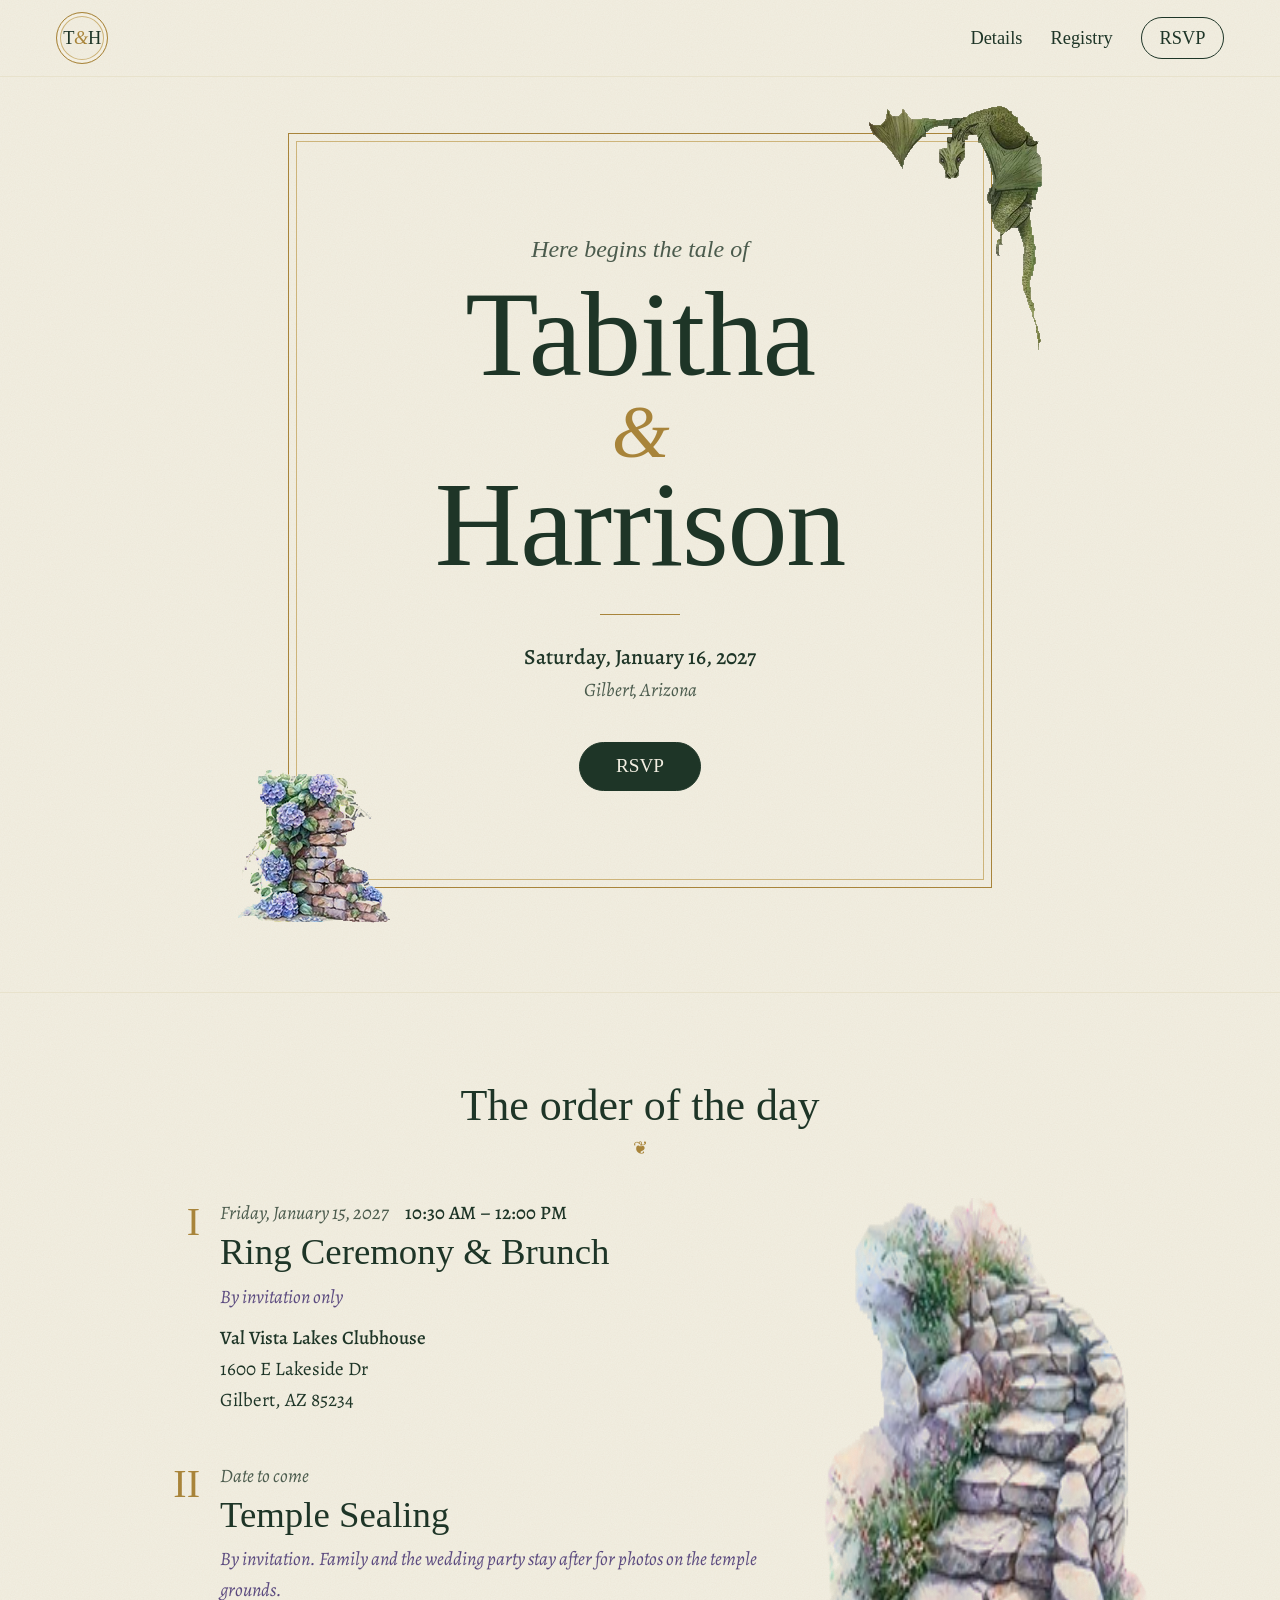
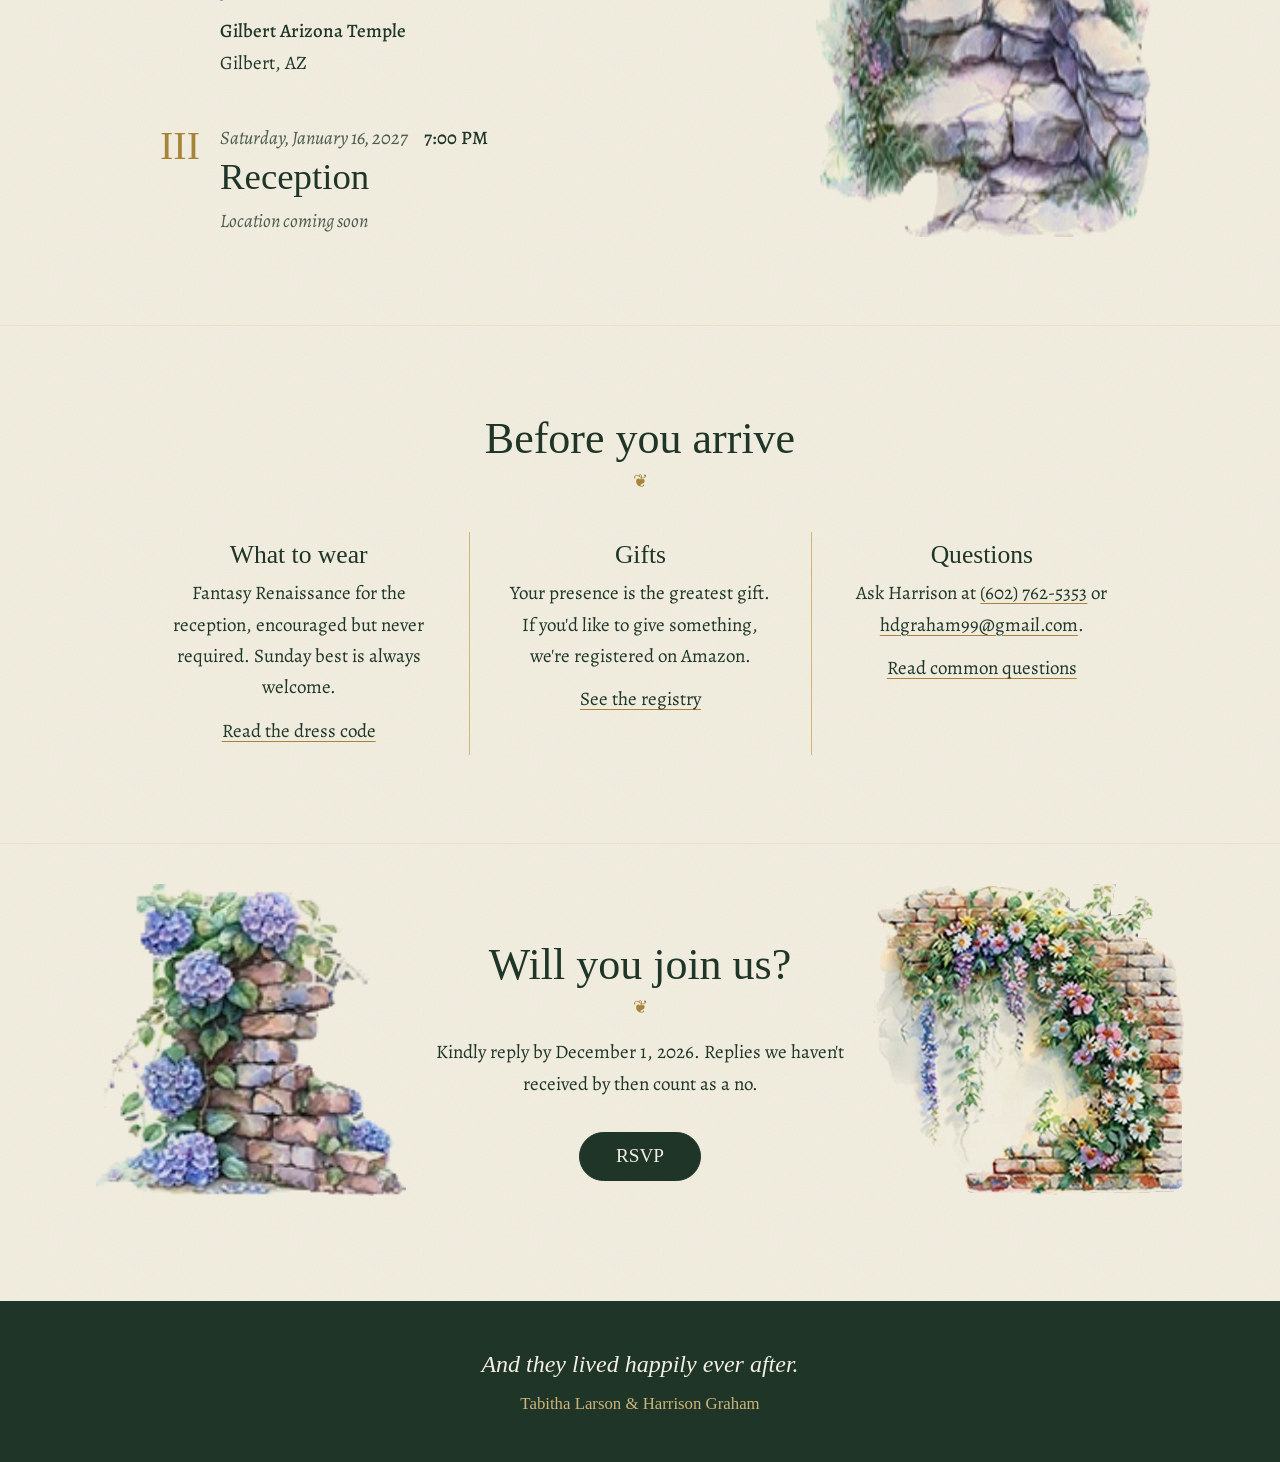
==== index.html @ 67bec200 "Pin the header to the top and center it once the page scrolls The header stays at the top of the scr" ====
<!DOCTYPE html>
<html lang="en">
<head>
  <meta charset="UTF-8" />
  <meta name="viewport" content="width=device-width, initial-scale=1.0, viewport-fit=cover" />
  <title data-wc-title="Home">Tabitha & Harrison | Home</title>
  <link rel="preconnect" href="https://fonts.googleapis.com" />
  <link rel="preconnect" href="https://fonts.gstatic.com" crossorigin />
  <link href="https://fonts.googleapis.com/css2?family=IM+Fell+English:ital@0;1&family=IM+Fell+English+SC&family=Alegreya:ital,wght@0,400;0,500;1,400&display=swap" rel="stylesheet" />
  <link rel="stylesheet" href="css/styles.css" />
</head>
<body>
  <header class="site-header">
    <a class="seal" href="index.html" aria-label="Home"><span data-wc="couple.partnerA.first.0">T</span><span class="seal__amp">&amp;</span><span data-wc="couple.partnerB.first.0">H</span></a>
    <nav class="nav" aria-label="Main">
      <a href="info.html">Details</a>
      <a href="registry-list/index.html">Registry</a>
      <a class="nav__rsvp" href="rsvp.html">RSVP</a>
    </nav>
  </header>

  <main>
    <section class="title-page" aria-labelledby="names">
      <div class="title-page__frame">
        <img class="decal decal--dragon" src="images/dragon.webp" alt="" width="173" height="244" />
        <img class="decal decal--hydrangea" src="images/ruin-hydrangea.webp" alt="" width="152" height="153" />
        <p class="title-page__kicker">Here begins the tale of</p>
        <h1 class="title-page__names" id="names">
          <span data-wc="couple.partnerA.first">Tabitha</span>
          <span class="title-page__amp" aria-label="and">&amp;</span>
          <span data-wc="couple.partnerB.first">Harrison</span>
        </h1>
        <hr class="title-page__rule" />
        <p class="title-page__date"><time data-wc="date.display" data-wc-attr="datetime:date.iso">Saturday, January 16, 2027</time></p>
        <p class="title-page__place" data-wc="city">Gilbert, Arizona</p>
        <a class="button" href="rsvp.html">RSVP</a>
      </div>
    </section>

    <section class="chapters" aria-labelledby="chapters-title">
      <div class="chapters__inner">
        <h2 class="heading" id="chapters-title">The order of the day</h2>
        <div class="chapters__columns">
          <ol class="chapter-list" data-wc-schedule>
            <!-- Rendered from WEDDING.events by js/apply-wedding-config.js -->
          </ol>
          <div class="chapters__art">
            <img class="decal decal--stairs" src="images/path.webp" alt="" width="223" height="238" />
          </div>
        </div>
      </div>
    </section>

    <section class="provisions" aria-labelledby="provisions-title">
      <h2 class="heading" id="provisions-title">Before you arrive</h2>
      <ul class="provisions__grid">
        <li class="provisions__item">
          <h3 class="provisions__title">What to wear</h3>
          <p>Fantasy Renaissance for the reception, encouraged but never required. Sunday best is always welcome.</p>
          <a href="info.html#dress">Read the dress code</a>
        </li>
        <li class="provisions__item">
          <h3 class="provisions__title">Gifts</h3>
          <p>Your presence is the greatest gift. If you'd like to give something, we're registered on Amazon.</p>
          <a href="registry-list/index.html">See the registry</a>
        </li>
        <li class="provisions__item">
          <h3 class="provisions__title">Questions</h3>
          <p>Ask Harrison at <a href="tel:+16027625353">(602) 762-5353</a> or <a href="mailto:hdgraham99@gmail.com">hdgraham99@gmail.com</a>.</p>
          <a href="info.html#questions">Read common questions</a>
        </li>
      </ul>
    </section>

    <section class="finale" aria-labelledby="finale-title">
      <div class="finale__inner">
        <img class="decal decal--arch" src="images/ruin-arch.webp" alt="" width="310" height="311" />
        <img class="decal decal--brick" src="images/ruin-hydrangea.webp" alt="" width="152" height="153" />
        <h2 class="heading" id="finale-title">Will you join us?</h2>
        <p>Kindly reply by <span data-wc="rsvp.deadline">December 1, 2026</span>. Replies we haven't received by then count as a no.</p>
        <a class="button" href="rsvp.html">RSVP</a>
      </div>
    </section>
  </main>

  <footer class="site-footer">
    <p class="site-footer__end">And they lived happily ever after.</p>
    <p class="site-footer__names" data-wc="couple.footerNames">Tabitha Larson &amp; Harrison Graham</p>
  </footer>

  <script type="module" src="js/apply-wedding-config.js"></script>
  <script type="module" src="js/site-header.js"></script>
</body>
</html>
---- css/styles.css ----
/*
 * Tabitha & Harrison — site styles.
 * The site reads as a picture book: a vellum page, an old-print display face,
 * gilt rules, and watercolor decals painted into the margins.
 *
 * The decals in images/ have their white converted to transparency, so they
 * sit on any background and cover the gilt lines they overlap. The base colors
 * can be overridden from WEDDING.theme (js/wedding-config.js).
 */

:root {
  --vellum: #f3efe2;
  --vellum-deep: #e8e2cc;
  --ink: #1e3527;
  --ink-soft: #4b5b4d;
  --sage: #8fa37c;
  --lavender: #a693c9;
  --lavender-ink: #5b4a7f;
  --gilt: #a8843a;
  --gilt-soft: #cdb47a;

  --font-display: "IM Fell English", "Iowan Old Style", Georgia, serif;
  --font-sc: "IM Fell English SC", "IM Fell English", Georgia, serif;
  --font-body: "Alegreya", "Iowan Old Style", Georgia, serif;

  --gutter: clamp(1rem, 5vw, 3.5rem);
  --measure: 36rem;
}

*,
*::before,
*::after {
  box-sizing: border-box;
}

html {
  -webkit-text-size-adjust: 100%;
  /* Keeps in-page links, such as info.html#dress, from landing under the header. */
  scroll-padding-top: 6rem;
}

body {
  margin: 0;
  min-height: 100vh;
  display: flex;
  flex-direction: column;
  overflow-x: hidden;
  background-color: var(--vellum);
  /* Faint paper grain. */
  background-image: url("data:image/svg+xml,%3Csvg xmlns='http://www.w3.org/2000/svg' width='240' height='240'%3E%3Cfilter id='n'%3E%3CfeTurbulence type='fractalNoise' baseFrequency='.85' numOctaves='3' stitchTiles='stitch'/%3E%3CfeColorMatrix values='0 0 0 0 .32 0 0 0 0 .28 0 0 0 0 .18 0 0 0 .08 0'/%3E%3C/filter%3E%3Crect width='100%25' height='100%25' filter='url(%23n)'/%3E%3C/svg%3E");
  color: var(--ink);
  font-family: var(--font-body);
  font-size: 1.1875rem;
  line-height: 1.65;
}

main {
  flex: 1;
}

a {
  color: inherit;
  text-decoration-color: var(--gilt);
  text-decoration-thickness: 1px;
  text-underline-offset: 0.22em;
}

a:hover {
  color: var(--lavender-ink);
}

:focus-visible {
  outline: 2px solid var(--lavender-ink);
  outline-offset: 3px;
  border-radius: 2px;
}

[hidden] {
  display: none !important;
}

.decal {
  position: absolute;
  height: auto;
  pointer-events: none;
  user-select: none;
}

/* ---------- Header ---------- */

.site-header {
  display: flex;
  flex-wrap: wrap;
  align-items: center;
  justify-content: space-between;
  gap: 0.75rem 1.5rem;
  padding: 0.75rem var(--gutter);
  /* Stays at the top of the screen while the page scrolls. */
  position: sticky;
  top: 0;
  z-index: 10;
  background-color: var(--vellum);
  background-image: inherit;
  border-bottom: 1px solid var(--vellum-deep);
}

/* Once the page scrolls, the side padding grows until the seal and links meet in the
 * middle. 12rem is about half the width of the seal, the gap, and the three links. */
.site-header.is-scrolled {
  padding-inline: max(var(--gutter), calc(50% - 12rem));
}

@media (prefers-reduced-motion: no-preference) {
  .site-header {
    transition: padding 400ms ease;
  }
}

.seal {
  display: inline-flex;
  align-items: center;
  justify-content: center;
  width: 3.25rem;
  height: 3.25rem;
  border: 1px solid var(--gilt);
  border-radius: 50%;
  box-shadow: inset 0 0 0 3px var(--vellum), inset 0 0 0 4px var(--gilt-soft);
  font-family: var(--font-display);
  font-size: 1.15rem;
  line-height: 1;
  text-decoration: none;
  letter-spacing: -0.02em;
}

.seal__amp {
  color: var(--gilt);
  font-style: italic;
}

.nav {
  display: flex;
  flex-wrap: wrap;
  align-items: center;
  gap: 0.25rem 1.75rem;
  font-family: var(--font-sc);
  font-size: 1.15rem;
}

.nav a {
  text-decoration: none;
  padding: 0.25rem 0;
}

.nav a[aria-current="page"] {
  text-decoration: underline;
  text-decoration-color: var(--gilt);
}

.nav__rsvp {
  padding: 0.3rem 1.1rem !important;
  border: 1px solid var(--ink);
  border-radius: 999px;
}

.nav__rsvp:hover {
  background: var(--ink);
  color: var(--vellum);
}

/* ---------- Buttons ---------- */

.button {
  display: inline-block;
  padding: 0.7rem 2.25rem 0.8rem;
  border: 1px solid var(--ink);
  border-radius: 999px;
  background: var(--ink);
  color: var(--vellum);
  font-family: var(--font-sc);
  font-size: 1.2rem;
  line-height: 1.2;
  text-decoration: none;
  cursor: pointer;
}

.button:hover {
  background: var(--lavender-ink);
  border-color: var(--lavender-ink);
  color: var(--vellum);
}

.button--quiet {
  background: transparent;
  color: var(--ink);
}

.button--quiet:hover {
  background: transparent;
  color: var(--lavender-ink);
}

/* ---------- Shared headings ---------- */

.heading {
  margin: 0 0 2.5rem;
  font-family: var(--font-display);
  font-weight: 400;
  font-size: clamp(2rem, 5vw, 2.75rem);
  line-height: 1.15;
  text-align: center;
}

/* A gilt fleuron under section headings: the book's chapter break. */
.heading::after {
  content: "❦";
  display: block;
  margin-top: 0.4rem;
  color: var(--gilt);
  font-size: 1.1rem;
}

/* ---------- Title page (home hero) ---------- */

.title-page {
  padding: clamp(1.5rem, 5vw, 3.5rem) var(--gutter) clamp(4rem, 9vw, 6.5rem);
}

.title-page__frame {
  position: relative;
  max-width: 44rem;
  margin: 0 auto;
  padding: clamp(3.5rem, 9vw, 6rem) clamp(1.25rem, 6vw, 4rem);
  border: 1px solid var(--gilt);
  outline: 1px solid var(--gilt-soft);
  outline-offset: -9px;
  text-align: center;
}

.title-page__kicker {
  margin: 0 0 0.5rem;
  font-family: var(--font-display);
  font-style: italic;
  font-size: clamp(1.2rem, 2.6vw, 1.5rem);
  color: var(--ink-soft);
}

.title-page__names {
  margin: 0;
  display: grid;
  justify-items: center;
  font-family: var(--font-display);
  font-weight: 400;
  font-size: clamp(3.5rem, 13vw, 7.5rem);
  line-height: 0.95;
  letter-spacing: -0.01em;
}

.title-page__amp {
  margin: 0.05em 0 -0.02em;
  color: var(--gilt);
  font-style: italic;
  font-size: 0.62em;
  line-height: 1;
}

.title-page__rule {
  width: 5rem;
  margin: 2rem auto 1.5rem;
  border: 0;
  border-top: 1px solid var(--gilt);
}

.title-page__date {
  margin: 0;
  font-size: clamp(1.15rem, 2.4vw, 1.35rem);
  font-weight: 500;
}

.title-page__place {
  margin: 0 0 2.25rem;
  font-style: italic;
  color: var(--ink-soft);
}

.decal--dragon {
  top: -1.75rem;
  right: clamp(-3.5rem, -4vw, -1rem);
  width: clamp(96px, 17vw, 173px);
}

.decal--hydrangea {
  bottom: -2.25rem;
  left: clamp(-3.5rem, -4vw, -1rem);
  width: clamp(92px, 15vw, 152px);
}

/* The page-load moment: the title page sets itself, then the dragon drops in. */
@media (prefers-reduced-motion: no-preference) {
  .title-page__frame > :not(.decal) {
    animation: ink-in 900ms ease-out both;
  }

  .title-page__names {
    animation-delay: 150ms !important;
  }

  .title-page__rule,
  .title-page__date,
  .title-page__place,
  .title-page__frame > .button {
    animation-delay: 450ms !important;
  }

  .decal--dragon {
    animation: dragon-drop 1100ms cubic-bezier(0.25, 1.4, 0.5, 1) 900ms both;
    transform-origin: 70% 0;
  }
}

@keyframes ink-in {
  from {
    opacity: 0;
    filter: blur(3px);
  }
  to {
    opacity: 1;
    filter: blur(0);
  }
}

@keyframes dragon-drop {
  from {
    translate: 0 -2.5rem;
    rotate: -6deg;
    opacity: 0;
  }
  to {
    translate: 0 0;
    rotate: 0deg;
    opacity: 1;
  }
}

/* ---------- Chapters (the schedule) ---------- */

.chapters {
  position: relative;
  padding: clamp(3rem, 8vw, 5.5rem) var(--gutter);
  border-top: 1px solid var(--vellum-deep);
}

/* The heading spans two columns: the schedule, then the stairs beside it. */
.chapters__inner {
  max-width: 64rem;
  margin: 0 auto;
}

.chapters__columns {
  display: grid;
  grid-template-columns: minmax(0, 40rem) minmax(0, 1fr);
  gap: 0 clamp(1.5rem, 4vw, 3rem);
}

/* The wrapper takes the row's height from the schedule; the stairs stretch to fill it. */
.chapters__art {
  position: relative;
}

.decal--stairs {
  inset: 0;
  width: 100%;
  height: 100%;
  object-fit: fill;
}

.chapter-list {
  margin: 0;
  padding: 0;
  list-style: none;
}

.chapter {
  display: grid;
  grid-template-columns: 4.5rem 1fr;
  gap: 0 1.25rem;
}

.chapter + .chapter {
  margin-top: 2.75rem;
}

.chapter__num {
  padding-top: 0.2rem;
  color: var(--gilt);
  font-family: var(--font-display);
  font-size: 2.5rem;
  line-height: 1;
  text-align: right;
}

.chapter__when {
  margin: 0;
  display: flex;
  flex-wrap: wrap;
  gap: 0 1rem;
  color: var(--ink-soft);
  font-style: italic;
}

.chapter__time {
  font-style: normal;
  font-weight: 500;
  color: var(--ink);
}

.chapter__name {
  margin: 0.1rem 0 0.5rem;
  font-family: var(--font-display);
  font-weight: 400;
  font-size: clamp(1.8rem, 4vw, 2.3rem);
  line-height: 1.15;
}

.chapter__note {
  margin: 0 0 0.6rem;
  max-width: var(--measure);
  color: var(--lavender-ink);
  font-style: italic;
}

.chapter__venue {
  font-style: normal;
}

.chapter__venue strong {
  font-weight: 500;
}

.pending {
  margin: 0;
  color: var(--ink-soft);
  font-style: italic;
}

/* ---------- Before you arrive ---------- */

.provisions {
  padding: clamp(3rem, 8vw, 5.5rem) var(--gutter);
  border-top: 1px solid var(--vellum-deep);
}

.provisions__grid {
  max-width: 64rem;
  margin: 0 auto;
  padding: 0;
  list-style: none;
  display: grid;
  grid-template-columns: repeat(3, 1fr);
  text-align: center;
}

.provisions__item {
  padding: 0.5rem clamp(1rem, 3vw, 2.5rem);
}

.provisions__item + .provisions__item {
  border-left: 1px solid var(--gilt-soft);
}

.provisions__title {
  margin: 0 0 0.5rem;
  font-family: var(--font-display);
  font-weight: 400;
  font-size: 1.6rem;
  line-height: 1.2;
}

.provisions__item p {
  margin: 0 0 0.75rem;
}

/* ---------- Finale (RSVP call) ---------- */

.finale {
  position: relative;
  padding: clamp(4rem, 9vw, 6rem) var(--gutter) clamp(6.5rem, 11vw, 7.5rem);
  border-top: 1px solid var(--vellum-deep);
}

.finale__inner {
  position: relative;
  max-width: 34rem;
  margin: 0 auto;
  text-align: center;
}

.finale__inner .heading {
  margin-bottom: 1.25rem;
}

.finale__inner p {
  margin: 0 auto 2rem;
  max-width: 28rem;
}

.decal--arch {
  top: clamp(-3.5rem, -6vw, -1.5rem);
  right: clamp(-17rem, -22vw, -4rem);
  width: clamp(150px, 26vw, 310px);
}

/* Mirrors the arch: same height, same top, same distance from the text. */
.decal--brick {
  top: clamp(-3.5rem, -6vw, -1.5rem);
  left: clamp(-17rem, -22vw, -4rem);
  width: clamp(150px, 26vw, 310px);
}

/* ---------- Footer ---------- */

.site-footer {
  padding: 2.75rem var(--gutter) calc(2.75rem + env(safe-area-inset-bottom));
  background: var(--ink);
  color: var(--vellum);
  text-align: center;
}

.site-footer__end {
  margin: 0 0 0.35rem;
  font-family: var(--font-display);
  font-style: italic;
  font-size: 1.5rem;
}

.site-footer__names {
  margin: 0;
  color: var(--gilt-soft);
  font-family: var(--font-sc);
  font-size: 1.05rem;
}

/* ---------- Inner pages ---------- */

.page {
  position: relative;
  width: 100%;
  max-width: 44rem;
  margin: 0 auto;
  padding: clamp(2rem, 6vw, 4rem) var(--gutter) clamp(4rem, 9vw, 6rem);
}

.page__title {
  margin: 0 0 2.5rem;
  font-family: var(--font-display);
  font-weight: 400;
  font-size: clamp(2.6rem, 7vw, 4rem);
  line-height: 1.05;
  text-align: center;
}

.page__title::after {
  content: "❦";
  display: block;
  margin-top: 0.5rem;
  color: var(--gilt);
  font-size: 1.2rem;
}

/* The ivy is photographic; soften it toward the watercolor decals. */
.page .decal--ivy {
  filter: saturate(0.65) brightness(1.05);
  top: 0;
  left: clamp(-6rem, -8vw, 0rem);
  width: clamp(56px, 8vw, 80px);
}

.page .decal--hydrangea {
  top: 1rem;
  bottom: auto;
  right: clamp(-6rem, -8vw, 0rem);
  left: auto;
}

.page .decal--path {
  top: 2rem;
  bottom: auto;
  right: clamp(-12rem, -14vw, -1rem);
  left: auto;
  width: clamp(110px, 18vw, 200px);
}

.part + .part {
  margin-top: 4rem;
}

.part__title {
  margin: 0 0 1.25rem;
  font-family: var(--font-display);
  font-weight: 400;
  font-size: 2.1rem;
  line-height: 1.15;
}

.lead {
  margin: 0 0 1.25rem;
  font-family: var(--font-display);
  font-style: italic;
  font-size: 1.45rem;
  line-height: 1.35;
  color: var(--lavender-ink);
}

.prose {
  max-width: var(--measure);
}

.prose p {
  margin: 0 0 1rem;
}

/* An illuminated initial on the first paragraph. flow-root keeps the float
   from running into whatever follows a short opening line. */
.prose > p:first-child {
  display: flow-root;
}

.prose > p:first-child::first-letter {
  float: left;
  margin: 0.08em 0.1em 0 0;
  color: var(--gilt);
  font-family: var(--font-display);
  font-size: 3.7em;
  line-height: 0.8;
}

.prose h3 {
  margin: 2.25rem 0 0.4rem;
  font-family: var(--font-display);
  font-weight: 400;
  font-size: 1.45rem;
  line-height: 1.25;
}

.prose ul {
  margin: 0 0 1.25rem;
  padding-left: 1.5rem;
  list-style: "❧  ";
}

.prose li::marker {
  color: var(--sage);
}

.prose li + li {
  margin-top: 0.5rem;
}

.prose strong {
  font-weight: 500;
}

.faq {
  border-bottom: 1px solid var(--gilt-soft);
}

.faq:first-child {
  border-top: 1px solid var(--gilt-soft);
}

.faq__q {
  display: flex;
  justify-content: space-between;
  gap: 1rem;
  padding: 0.95rem 0;
  font-family: var(--font-display);
  font-size: 1.3rem;
  line-height: 1.3;
  cursor: pointer;
  list-style: none;
}

.faq__q::-webkit-details-marker {
  display: none;
}

.faq__q::after {
  content: "+";
  flex: none;
  color: var(--gilt);
  transition: rotate 200ms ease;
}

.faq[open] > .faq__q::after {
  rotate: 45deg;
}

.faq__a {
  margin: 0 0 1.25rem;
  max-width: var(--measure);
}

/* Registry */

.registry {
  text-align: center;
}

.registry__blurb {
  margin: 0 auto 2rem;
  max-width: 28rem;
  font-family: var(--font-display);
  font-style: italic;
  font-size: 1.45rem;
  line-height: 1.4;
}

.registry__links {
  margin: 0;
  padding: 0;
  list-style: none;
  display: grid;
  justify-items: center;
  gap: 1rem;
}

/* ---------- RSVP ---------- */

.rsvp-intro {
  margin: 0 0 1.75rem;
  text-align: center;
  font-style: italic;
  color: var(--ink-soft);
}

.rsvp-form {
  display: grid;
  gap: 1.5rem;
  justify-items: center;
}

.rsvp-form--party {
  justify-items: stretch;
}

.rsvp-field {
  display: grid;
  gap: 0.3rem;
  width: 100%;
}

.rsvp-field__label {
  font-family: var(--font-sc);
  font-size: 1.05rem;
  color: var(--ink-soft);
}

.rsvp-input {
  width: 100%;
  padding: 0.55rem 0.1rem;
  border: 0;
  border-bottom: 1px solid var(--ink);
  border-radius: 0;
  background: transparent;
  color: var(--ink);
  font: inherit;
}

.rsvp-input:focus-visible {
  outline: none;
  border-bottom: 2px solid var(--lavender-ink);
  margin-bottom: -1px;
}

.rsvp-input::placeholder {
  color: color-mix(in srgb, var(--ink-soft) 60%, var(--vellum));
}

select.rsvp-input {
  cursor: pointer;
}

.rsvp-choices {
  margin: 0 0 1.5rem;
  padding: 0;
  list-style: none;
  border-top: 1px solid var(--gilt-soft);
}

.rsvp-choice {
  display: grid;
  width: 100%;
  padding: 0.9rem 0.25rem;
  border: 0;
  border-bottom: 1px solid var(--gilt-soft);
  background: none;
  color: inherit;
  font: inherit;
  text-align: left;
  cursor: pointer;
}

.rsvp-choice:hover {
  color: var(--lavender-ink);
}

.rsvp-choice__name {
  font-family: var(--font-display);
  font-size: 1.3rem;
}

.rsvp-choice__party {
  font-style: italic;
  color: var(--ink-soft);
}

#rsvp-choose {
  text-align: center;
}

.rsvp-party-title {
  margin: 0 0 1.5rem;
  font-family: var(--font-display);
  font-weight: 400;
  font-size: 1.9rem;
  text-align: center;
}

.rsvp-guest-card {
  padding: 1.5rem 0;
  border-top: 1px solid var(--gilt-soft);
}

.rsvp-guest-card__name {
  margin: 0 0 1rem;
  font-family: var(--font-display);
  font-weight: 400;
  font-size: 1.6rem;
}

.rsvp-event-field {
  display: grid;
  gap: 1rem;
  margin-bottom: 1.5rem;
  padding-left: 1rem;
  border-left: 2px solid var(--sage);
}

.rsvp-event-field__name {
  margin: 0;
  font-family: var(--font-display);
  font-weight: 400;
  font-style: italic;
  font-size: 1.3rem;
}

.rsvp-actions {
  display: flex;
  flex-wrap: wrap;
  justify-content: center;
  gap: 1rem;
}

.rsvp-message {
  margin: 1.5rem 0 0;
  text-align: center;
  font-style: italic;
}

.rsvp-message:empty {
  display: none;
}

.rsvp-message--error {
  color: #8a2d2d;
}

.page--wide {
  max-width: 72rem;
}

/* ---------- RSVP check dashboard ---------- */

.rsvpcheck-head {
  display: flex;
  flex-wrap: wrap;
  align-items: center;
  justify-content: space-between;
  gap: 1rem;
}

.rsvpcheck-head .page__title {
  margin-bottom: 0;
  text-align: left;
}

.rsvpcheck-head .page__title::after {
  content: none;
}

.rsvpcheck > .rsvp-intro {
  margin-top: 1rem;
}

.rsvpcheck-summary {
  margin: 0.5rem 0 1rem;
  color: var(--ink-soft);
  font-weight: 500;
}

.rsvpcheck-event {
  margin-top: 3rem;
  padding-top: 1.5rem;
  border-top: 1px solid var(--gilt);
}

.rsvpcheck-title {
  margin: 0;
  font-family: var(--font-display);
  font-weight: 400;
  font-size: 1.9rem;
}

.rsvpcheck-grid {
  display: grid;
  gap: 2rem;
}

.rsvpcheck-card .rsvp-party-title {
  margin-bottom: 0.75rem;
  font-size: 1.35rem;
}

.rsvpcheck-table-wrap {
  overflow-x: auto;
}

.rsvpcheck-table {
  width: 100%;
  border-collapse: collapse;
  font-size: 0.95rem;
}

.rsvpcheck-table th,
.rsvpcheck-table td {
  padding: 0.55rem 0.75rem 0.55rem 0;
  border-bottom: 1px solid var(--gilt-soft);
  text-align: left;
  vertical-align: top;
}

.rsvpcheck-table th {
  font-family: var(--font-sc);
  font-weight: 400;
  color: var(--ink-soft);
}

/* ---------- Small screens ---------- */

/* Below this width the schedule needs the whole row, so the stairs column drops. */
@media (max-width: 900px) {
  .chapters__inner {
    max-width: 40rem;
  }

  .chapters__columns {
    grid-template-columns: minmax(0, 1fr);
  }

  .chapters__art {
    display: none;
  }
}

@media (max-width: 720px) {
  .decal--dragon {
    right: -0.5rem;
  }

  .provisions__grid {
    grid-template-columns: 1fr;
    max-width: 28rem;
  }

  .provisions__item {
    padding: 1.5rem 0;
  }

  .provisions__item + .provisions__item {
    border-left: 0;
    border-top: 1px solid var(--gilt-soft);
  }

  .chapter {
    grid-template-columns: 2.75rem 1fr;
    gap: 0 0.9rem;
  }

  .chapter__num {
    font-size: 2rem;
  }

  .decal--arch {
    right: -2.5rem;
    top: -4rem;
    width: 120px;
  }

  .decal--brick {
    left: -2.5rem;
    top: -4rem;
    width: 120px;
  }

  .page .decal--ivy,
  .page .decal--hydrangea,
  .page .decal--path {
    width: 64px;
    opacity: 0.9;
  }

  .page .decal--ivy {
    left: -0.25rem;
    width: 40px;
  }

  .page .decal--hydrangea,
  .page .decal--path {
    right: -0.25rem;
  }
}
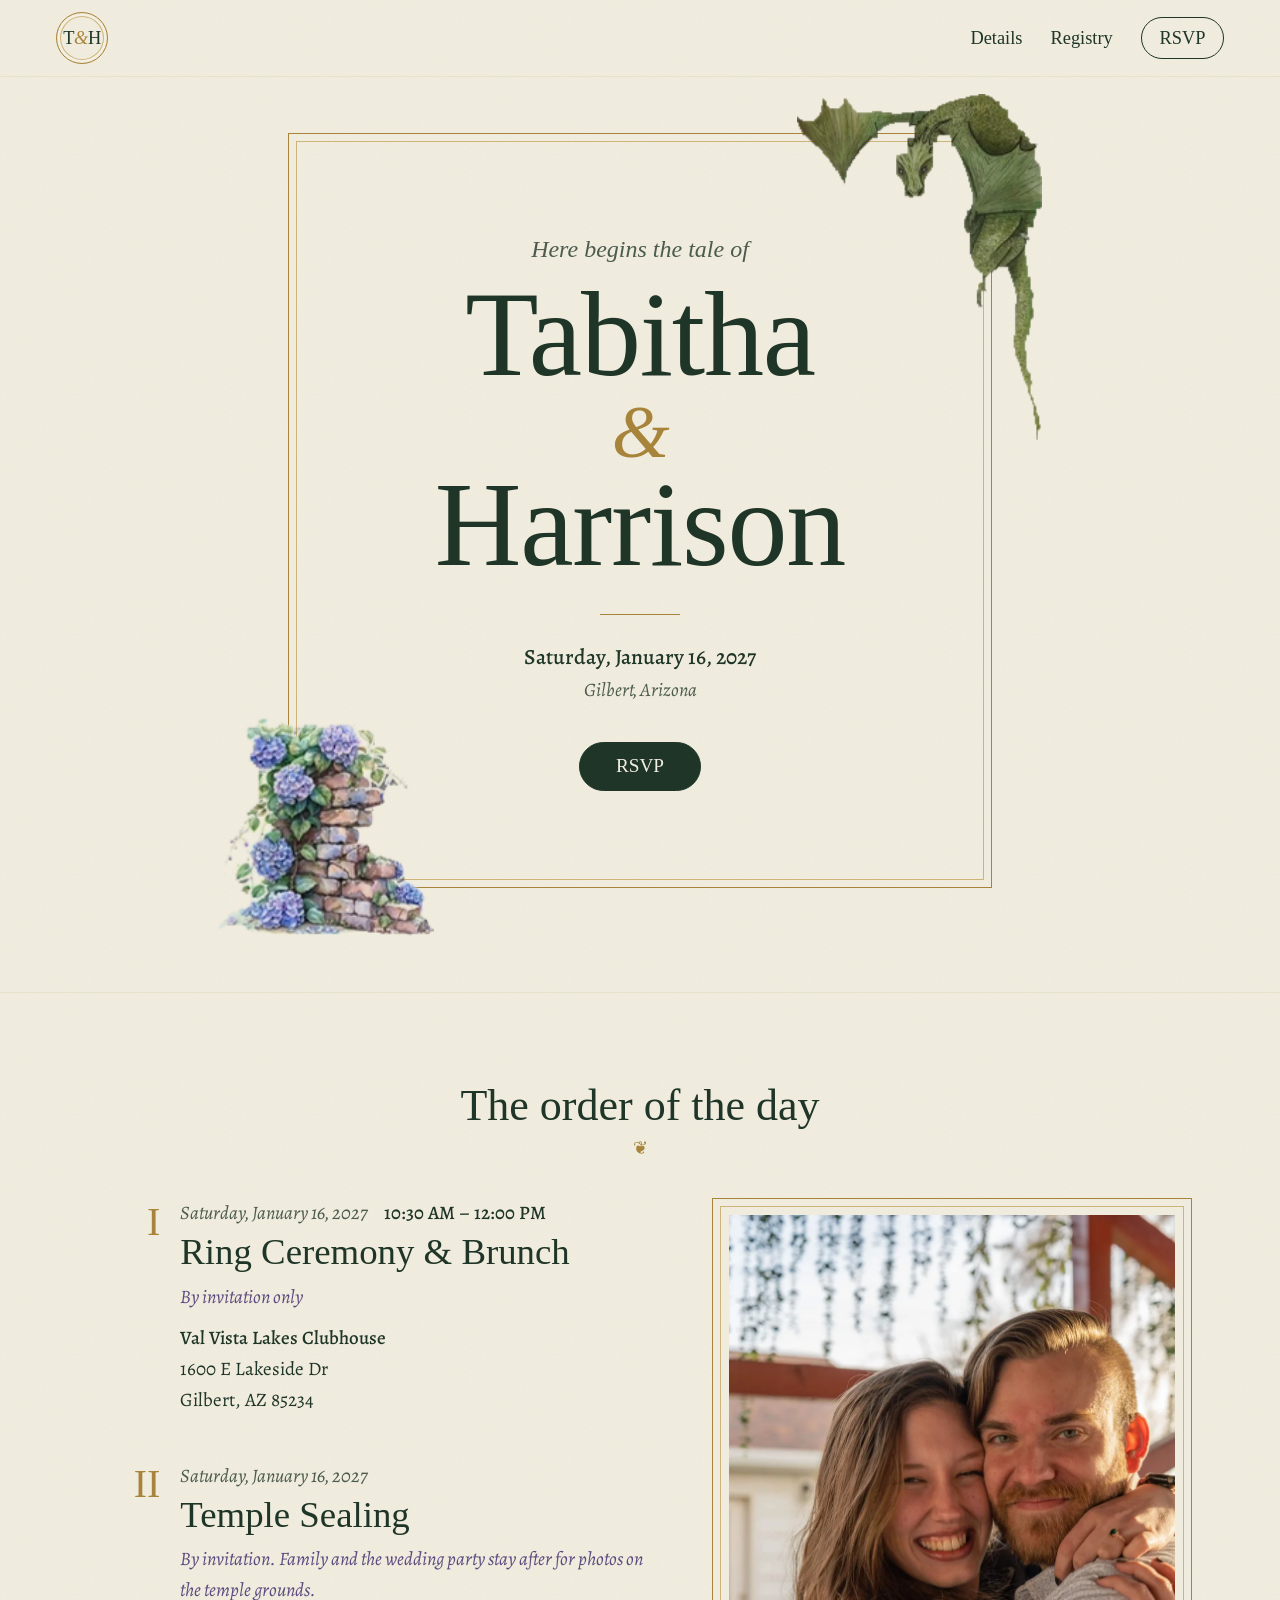
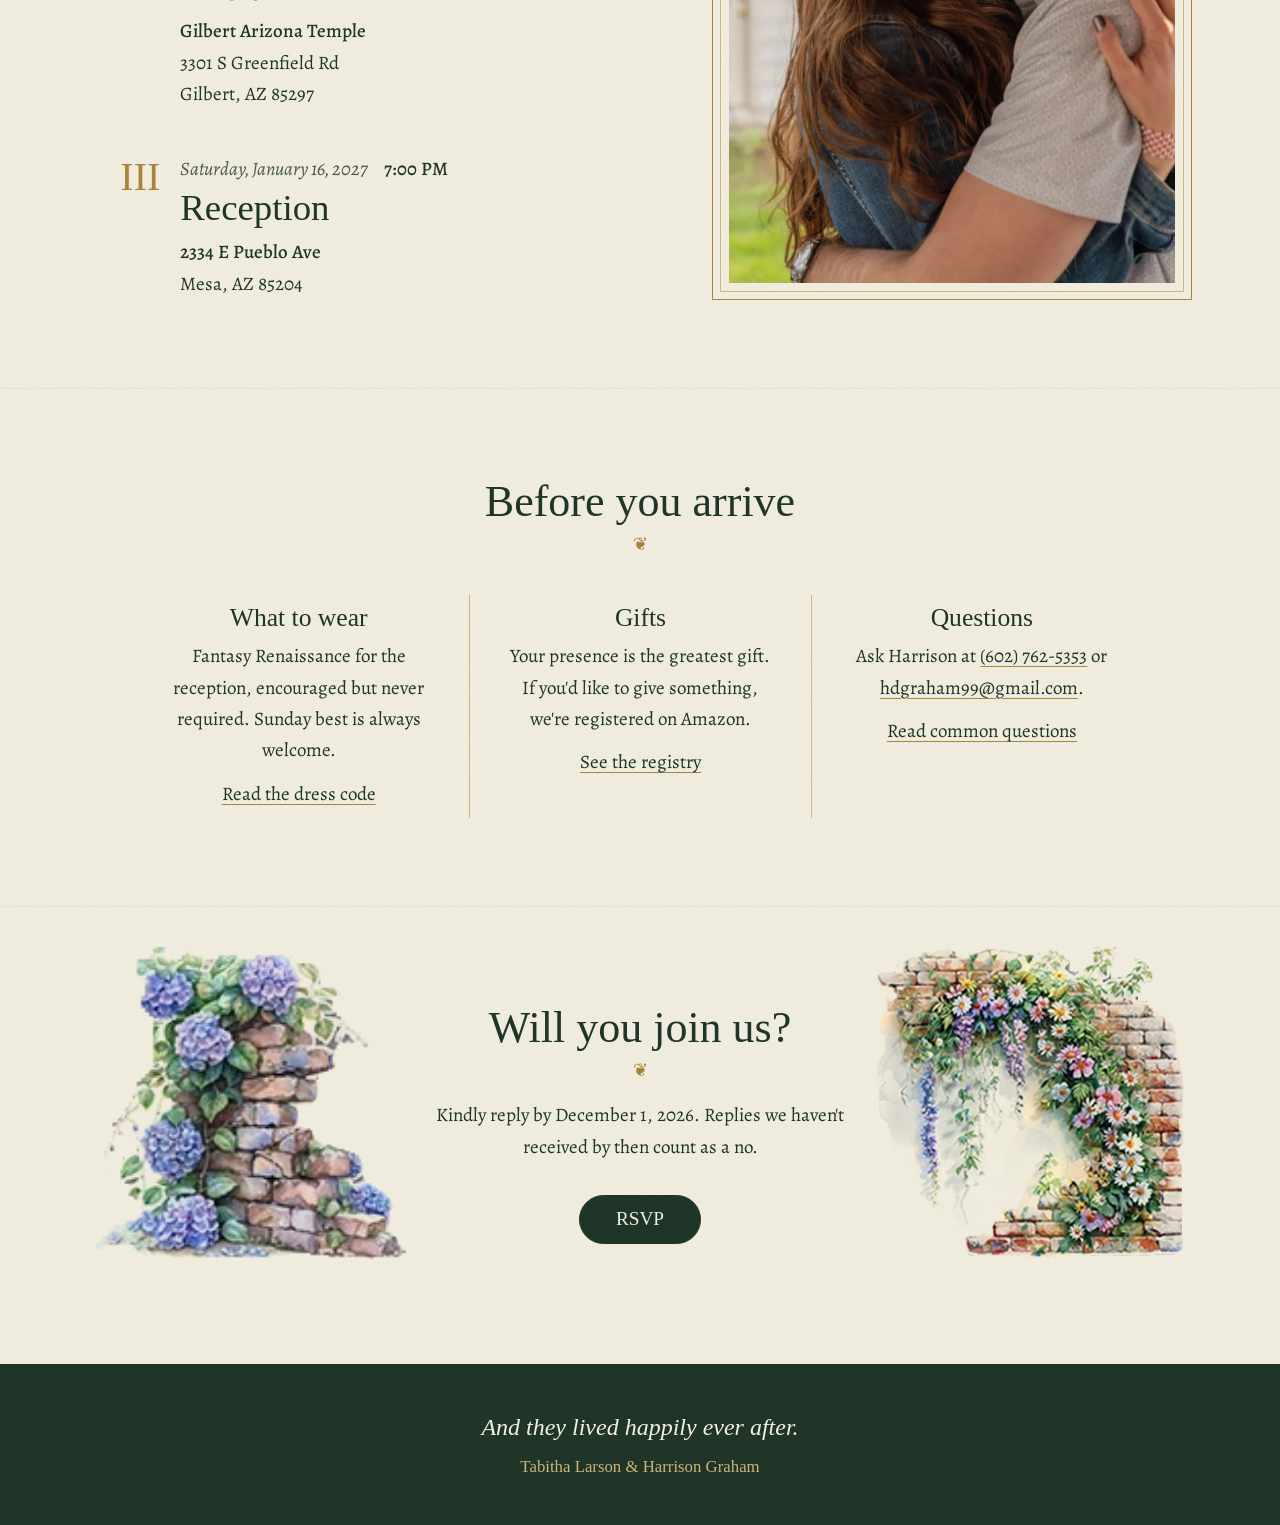
==== commit 3bab76cc: "Add the couple's photo beside the schedule and fill in event details All three events are on January" ====
--- a/index.html
+++ b/index.html
@@ -45,7 +45,7 @@
             <!-- Rendered from WEDDING.events by js/apply-wedding-config.js -->
           </ol>
           <div class="chapters__art">
-            <img class="decal decal--stairs" src="images/path.webp" alt="" width="223" height="238" />
+            <img class="chapters__photo" src="images/couple-embrace.webp" alt="Tabitha and Harrison hugging and smiling" width="900" height="1350" loading="lazy" />
           </div>
         </div>
       </div>
@@ -90,5 +90,6 @@
 
   <script type="module" src="js/apply-wedding-config.js"></script>
   <script type="module" src="js/site-header.js"></script>
+  <script type="module" src="js/schedule-photo.js"></script>
 </body>
 </html>
--- a/css/styles.css
+++ b/css/styles.css
@@ -222,7 +222,8 @@
 /* ---------- Title page (home hero) ---------- */
 
 .title-page {
-  padding: clamp(1.5rem, 5vw, 3.5rem) var(--gutter) clamp(4rem, 9vw, 6.5rem);
+  /* The top padding leaves room for the dragon's wing above the frame. */
+  padding: clamp(3rem, 5vw, 3.5rem) var(--gutter) clamp(4rem, 9vw, 6.5rem);
 }
 
 .title-page__frame {
@@ -283,15 +284,15 @@
 }
 
 .decal--dragon {
-  top: -1.75rem;
-  right: clamp(-3.5rem, -4vw, -1rem);
-  width: clamp(96px, 17vw, 173px);
+  top: -2.5rem;
+  right: clamp(-3.5rem, -4vw, -0.25rem);
+  width: clamp(120px, 22vw, 245px);
 }
 
 .decal--hydrangea {
-  bottom: -2.25rem;
-  left: clamp(-3.5rem, -4vw, -1rem);
-  width: clamp(92px, 15vw, 152px);
+  bottom: -3rem;
+  left: clamp(-5rem, -5.5vw, -1.25rem);
+  width: clamp(115px, 20vw, 215px);
 }
 
 /* The page-load moment: the title page sets itself, then the dragon drops in. */
@@ -349,28 +350,46 @@
   border-top: 1px solid var(--vellum-deep);
 }
 
-/* The heading spans two columns: the schedule, then the stairs beside it. */
+/* The heading spans two columns: the schedule, then the couple's photo beside it. */
 .chapters__inner {
-  max-width: 64rem;
+  max-width: 76rem;
   margin: 0 auto;
 }
 
 .chapters__columns {
-  display: grid;
-  grid-template-columns: minmax(0, 40rem) minmax(0, 1fr);
-  gap: 0 clamp(1.5rem, 4vw, 3rem);
-}
-
-/* The wrapper takes the row's height from the schedule; the stairs stretch to fill it. */
+  display: flex;
+  justify-content: center;
+  gap: 0 3rem;
+}
+
+/* A fixed width, so the schedule's height never depends on the photo's width. */
+.chapters__columns > .chapter-list {
+  flex: none;
+  width: 36rem;
+}
+
+/* The frame matches the schedule's height (measured by js/schedule-photo.js), and its
+ * width follows the photo's 2:3 shape. 34px is the frame's padding and border. The photo
+ * sits inside the same double gilt line as the title page. */
 .chapters__art {
   position: relative;
-}
-
-.decal--stairs {
-  inset: 0;
-  width: 100%;
-  height: 100%;
-  object-fit: fill;
+  flex: none;
+  align-self: flex-start;
+  box-sizing: content-box;
+  height: calc(var(--schedule-height, 36rem) - 34px);
+  aspect-ratio: 2 / 3;
+  padding: 16px;
+  border: 1px solid var(--gilt);
+  outline: 1px solid var(--gilt-soft);
+  outline-offset: -9px;
+}
+
+/* Positioned so the photo's file size never sets the frame's size. */
+.chapters__photo {
+  position: absolute;
+  inset: 16px;
+  width: calc(100% - 32px);
+  height: calc(100% - 32px);
 }
 
 .chapter-list {
@@ -956,16 +975,31 @@
 
 /* ---------- Small screens ---------- */
 
-/* Below this width the schedule needs the whole row, so the stairs column drops. */
+/* Too narrow for the fixed schedule and a full-height photo: the schedule flexes, and
+ * the photo takes 40% of the row at its own 2:3 shape. */
+@media (max-width: 1250px) {
+  .chapters__columns {
+    gap: 0 clamp(1.5rem, 4vw, 3rem);
+  }
+
+  .chapters__columns > .chapter-list {
+    flex: 1;
+    width: auto;
+    min-width: 0;
+  }
+
+  .chapters__art {
+    width: 40%;
+    height: auto;
+  }
+}
+
+/* Below this width the schedule needs the whole row, so the photo column drops. */
 @media (max-width: 900px) {
   .chapters__inner {
     max-width: 40rem;
   }
 
-  .chapters__columns {
-    grid-template-columns: minmax(0, 1fr);
-  }
-
   .chapters__art {
     display: none;
   }
@@ -973,7 +1007,7 @@
 
 @media (max-width: 720px) {
   .decal--dragon {
-    right: -0.5rem;
+    right: 0.25rem;
   }
 
   .provisions__grid {
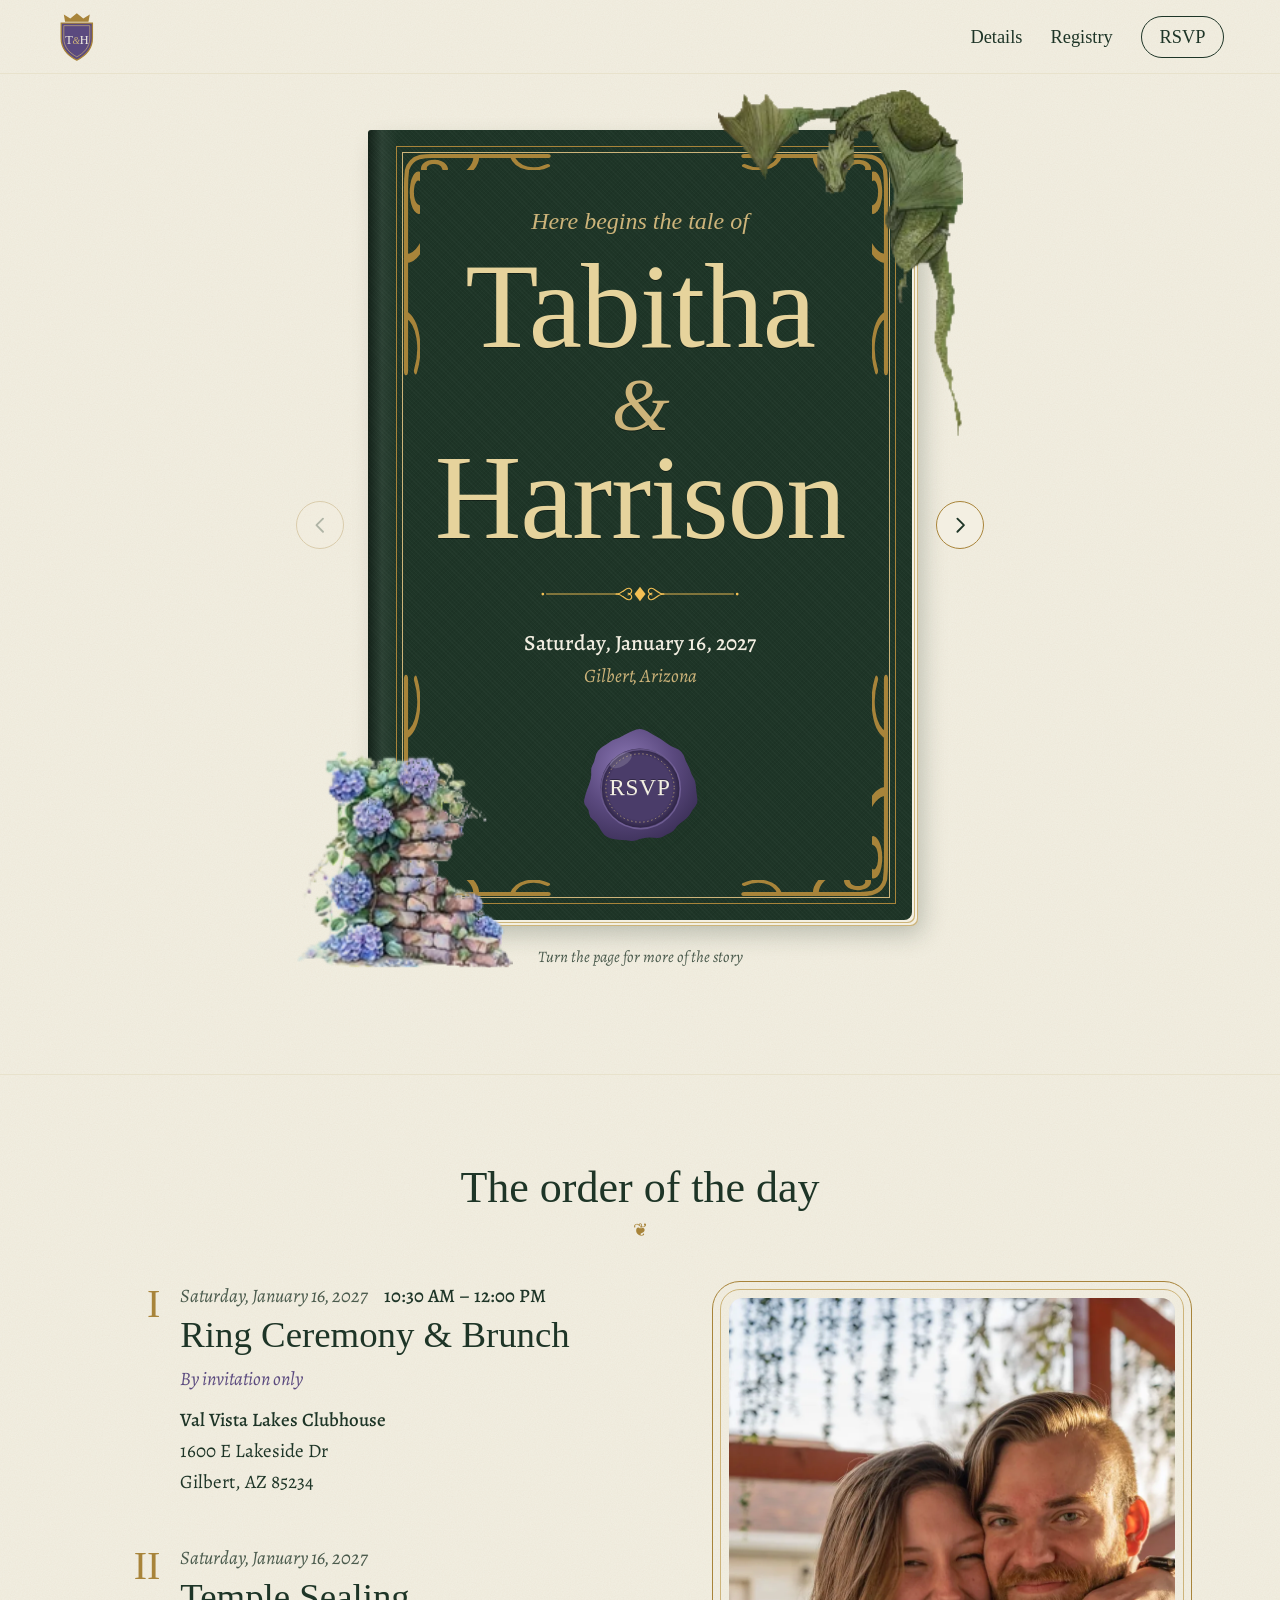
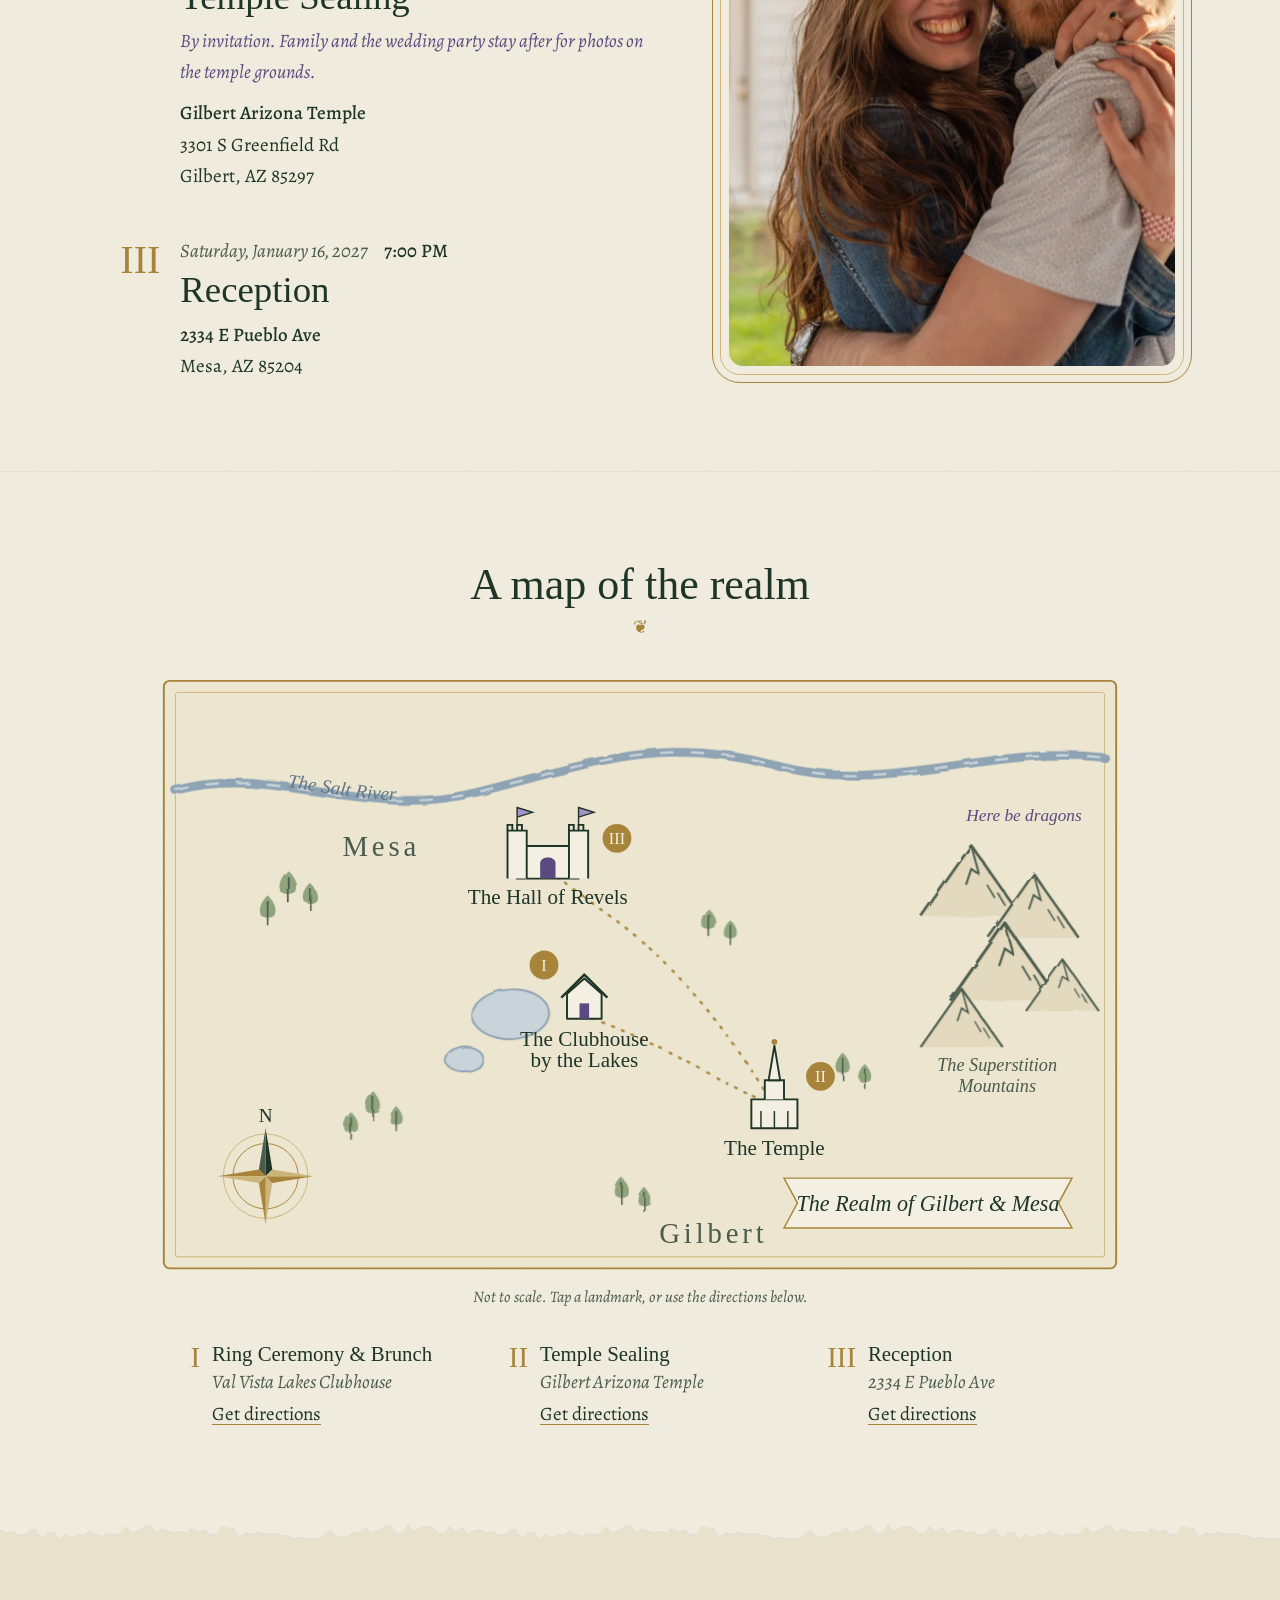
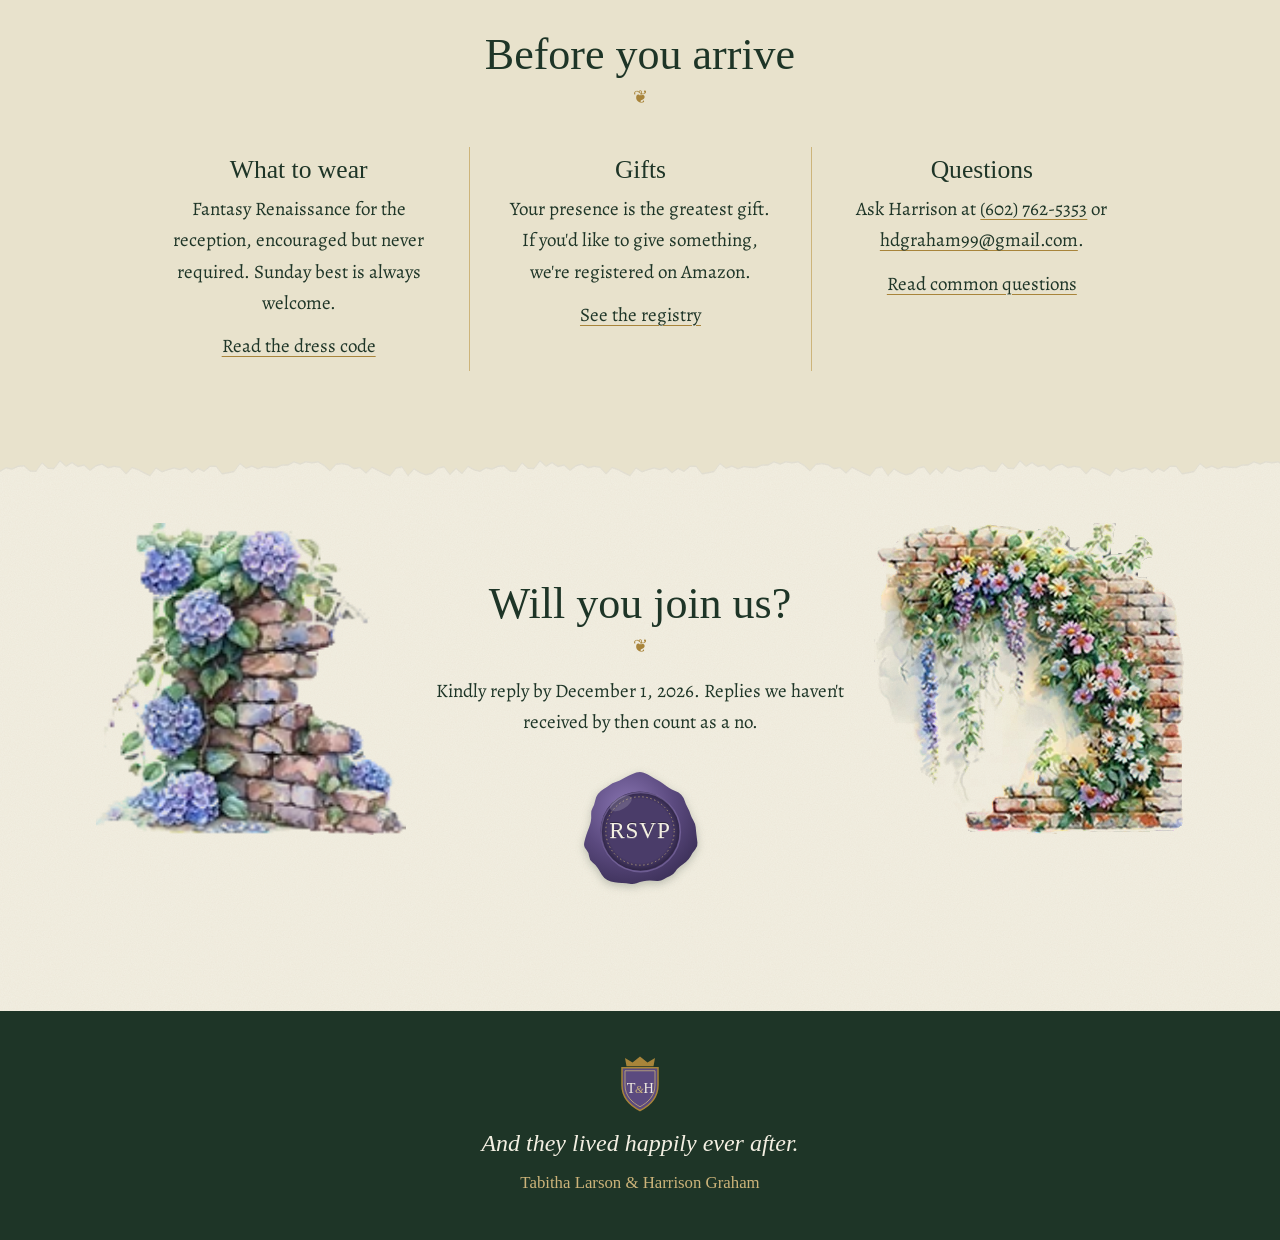
==== commit a0bf8c74: "Turn the home page into a picture book and add fantasy touches The title page is now a green-cloth b" ====
--- a/index.html
+++ b/index.html
@@ -8,10 +8,18 @@
   <link rel="preconnect" href="https://fonts.gstatic.com" crossorigin />
   <link href="https://fonts.googleapis.com/css2?family=IM+Fell+English:ital@0;1&family=IM+Fell+English+SC&family=Alegreya:ital,wght@0,400;0,500;1,400&display=swap" rel="stylesheet" />
   <link rel="stylesheet" href="css/styles.css" />
+  <link rel="icon" href="images/crest.svg" type="image/svg+xml" />
 </head>
 <body>
   <header class="site-header">
-    <a class="seal" href="index.html" aria-label="Home"><span data-wc="couple.partnerA.first.0">T</span><span class="seal__amp">&amp;</span><span data-wc="couple.partnerB.first.0">H</span></a>
+    <a class="seal" href="index.html" aria-label="Home">
+      <svg class="crest" viewBox="0 0 64 76" aria-hidden="true">
+        <path d="M14 15 L12 4 L22 10 L32 2 L42 10 L52 4 L50 15 Z" class="crest__crown" />
+        <path d="M8 17 H56 V40 C56 58 44 68 32 74 C20 68 8 58 8 40 Z" class="crest__shield" />
+        <path d="M12 21 H52 V40 C52 55 42 63.5 32 69 C22 63.5 12 55 12 40 Z" class="crest__inner" />
+        <text x="32" y="50" class="crest__letters"><tspan data-wc="couple.partnerA.first.0">T</tspan><tspan class="crest__amp">&amp;</tspan><tspan data-wc="couple.partnerB.first.0">H</tspan></text>
+      </svg>
+    </a>
     <nav class="nav" aria-label="Main">
       <a href="info.html">Details</a>
       <a href="registry-list/index.html">Registry</a>
@@ -21,20 +29,60 @@
 
   <main>
     <section class="title-page" aria-labelledby="names">
-      <div class="title-page__frame">
+      <div class="fireflies" data-fireflies aria-hidden="true"></div>
+      <div class="book" data-book>
+        <div class="book__pages">
+          <div class="book__leaf book__cover is-current" data-leaf>
+            <p class="title-page__kicker">Here begins the tale of</p>
+            <h1 class="title-page__names" id="names">
+              <span data-wc="couple.partnerA.first">Tabitha</span>
+              <span class="title-page__amp" aria-label="and">&amp;</span>
+              <span data-wc="couple.partnerB.first">Harrison</span>
+            </h1>
+            <hr class="title-page__rule" />
+            <p class="title-page__date"><time data-wc="date.display" data-wc-attr="datetime:date.iso">Saturday, January 16, 2027</time></p>
+            <p class="title-page__place" data-wc="city">Gilbert, Arizona</p>
+            <a class="button button--seal" href="rsvp.html">RSVP</a>
+          </div>
+          <figure class="book__leaf book__page" data-leaf>
+            <img src="images/book/page-1.webp" alt="Tabitha and Harrison sitting back to back on a railing" width="1200" height="800" loading="lazy" />
+            <figcaption class="book__folio" aria-hidden="true">i</figcaption>
+          </figure>
+          <figure class="book__leaf book__page" data-leaf>
+            <img src="images/book/page-2.webp" alt="Tabitha posing with arms flung wide in front of Harrison, by a blue spruce" width="880" height="1200" loading="lazy" />
+            <figcaption class="book__folio" aria-hidden="true">ii</figcaption>
+          </figure>
+          <figure class="book__leaf book__page" data-leaf>
+            <img src="images/book/page-3.webp" alt="Tabitha riding piggyback on Harrison in front of a blue spruce" width="1200" height="800" loading="lazy" />
+            <figcaption class="book__folio" aria-hidden="true">iii</figcaption>
+          </figure>
+          <figure class="book__leaf book__page" data-leaf>
+            <img src="images/book/page-4.webp" alt="Tabitha and Harrison in the snow beside a snowman" width="1200" height="900" loading="lazy" />
+            <figcaption class="book__folio" aria-hidden="true">iv</figcaption>
+          </figure>
+          <figure class="book__leaf book__page" data-leaf>
+            <img src="images/book/page-5.webp" alt="Tabitha and Harrison hugging among glowing lantern sculptures" width="810" height="1200" loading="lazy" />
+            <figcaption class="book__folio" aria-hidden="true">v</figcaption>
+          </figure>
+          <figure class="book__leaf book__page" data-leaf>
+            <img src="images/book/page-6.webp" alt="Tabitha and Harrison cheek to cheek under green leaves" width="900" height="1200" loading="lazy" />
+            <figcaption class="book__folio" aria-hidden="true">vi</figcaption>
+          </figure>
+          <figure class="book__leaf book__page" data-leaf>
+            <img src="images/book/page-7.webp" alt="Tabitha and Harrison smiling under a cloudy blue sky" width="900" height="1200" loading="lazy" />
+            <figcaption class="book__folio" aria-hidden="true">vii</figcaption>
+          </figure>
+          <figure class="book__leaf book__page" data-leaf>
+            <img src="images/book/page-8.webp" alt="Tabitha's hand with an engagement ring, resting on Harrison's chest" width="800" height="1200" loading="lazy" />
+            <figcaption class="book__folio" aria-hidden="true">viii</figcaption>
+          </figure>
+        </div>
         <img class="decal decal--dragon" src="images/dragon.webp" alt="" width="173" height="244" />
         <img class="decal decal--hydrangea" src="images/ruin-hydrangea.webp" alt="" width="152" height="153" />
-        <p class="title-page__kicker">Here begins the tale of</p>
-        <h1 class="title-page__names" id="names">
-          <span data-wc="couple.partnerA.first">Tabitha</span>
-          <span class="title-page__amp" aria-label="and">&amp;</span>
-          <span data-wc="couple.partnerB.first">Harrison</span>
-        </h1>
-        <hr class="title-page__rule" />
-        <p class="title-page__date"><time data-wc="date.display" data-wc-attr="datetime:date.iso">Saturday, January 16, 2027</time></p>
-        <p class="title-page__place" data-wc="city">Gilbert, Arizona</p>
-        <a class="button" href="rsvp.html">RSVP</a>
+        <button class="book__turn book__turn--prev" type="button" data-book-prev aria-label="Previous page" disabled><svg viewBox="0 0 24 24" aria-hidden="true"><path d="M15 5 L8 12 L15 19" /></svg></button>
+        <button class="book__turn book__turn--next" type="button" data-book-next aria-label="Next page"><svg viewBox="0 0 24 24" aria-hidden="true"><path d="M9 5 L16 12 L9 19" /></svg></button>
       </div>
+      <p class="book__status" data-book-status aria-live="polite">Turn the page for more of the story</p>
     </section>
 
     <section class="chapters" aria-labelledby="chapters-title">
@@ -49,6 +97,141 @@
           </div>
         </div>
       </div>
+    </section>
+
+    <section class="realm" aria-labelledby="realm-title">
+      <h2 class="heading" id="realm-title">A map of the realm</h2>
+      <figure class="realm__map">
+        <svg viewBox="0 0 1000 620" role="img" aria-labelledby="realm-map-title">
+          <title id="realm-map-title">An illustrated map of the three venues, from the Salt River in the north to the Superstition Mountains in the east. The map is not to scale.</title>
+          <defs>
+            <filter id="realm-rough">
+              <feTurbulence type="fractalNoise" baseFrequency="0.035" numOctaves="2" seed="4" />
+              <feDisplacementMap in="SourceGraphic" scale="3.5" />
+            </filter>
+            <symbol id="realm-tree" viewBox="0 0 20 28">
+              <path d="M10 1 C4 7 2 13 4 18 C6 21 14 21 16 18 C18 13 16 7 10 1 Z" fill="#8fa37c" />
+              <path d="M10 6 V27" stroke="#4b5b4d" stroke-width="1.4" />
+            </symbol>
+            <symbol id="realm-peak" viewBox="0 0 80 60">
+              <path d="M2 58 L40 4 L78 58" fill="#e2d9bf" stroke="#4b5b4d" stroke-width="2" stroke-linejoin="round" />
+              <path d="M40 4 L46 26 L40 22 L36 34" fill="none" stroke="#4b5b4d" stroke-width="1.5" />
+              <path d="M52 34 L58 44 M60 40 L66 50" stroke="#4b5b4d" stroke-width="1.2" />
+            </symbol>
+          </defs>
+
+          <!-- Parchment and its double gilt border -->
+          <rect x="4" y="4" width="992" height="612" rx="6" fill="#ece5cf" stroke="#a8843a" stroke-width="2" />
+          <rect x="16" y="16" width="968" height="588" rx="3" fill="none" stroke="#cdb47a" stroke-width="1" />
+
+          <g filter="url(#realm-rough)">
+            <!-- The Salt River across the north -->
+            <path id="realm-river" d="M16 118 C120 90 210 150 330 120 C450 90 520 60 640 92 C760 124 860 70 984 84" fill="none" stroke="#8ea3b3" stroke-width="9" stroke-linecap="round" />
+            <path d="M16 118 C120 90 210 150 330 120 C450 90 520 60 640 92 C760 124 860 70 984 84" fill="none" stroke="#c9d4da" stroke-width="2.5" stroke-dasharray="14 18" />
+
+            <!-- The Superstition Mountains in the east -->
+            <use href="#realm-peak" x="790" y="170" width="110" height="82" />
+            <use href="#realm-peak" x="860" y="200" width="100" height="74" />
+            <use href="#realm-peak" x="820" y="250" width="120" height="90" />
+            <use href="#realm-peak" x="900" y="290" width="80" height="60" />
+            <use href="#realm-peak" x="790" y="320" width="90" height="68" />
+
+            <!-- Woods -->
+            <use href="#realm-tree" x="120" y="200" width="26" height="36" />
+            <use href="#realm-tree" x="146" y="214" width="22" height="31" />
+            <use href="#realm-tree" x="100" y="226" width="24" height="34" />
+            <use href="#realm-tree" x="210" y="430" width="24" height="34" />
+            <use href="#realm-tree" x="236" y="446" width="20" height="28" />
+            <use href="#realm-tree" x="188" y="452" width="22" height="31" />
+            <use href="#realm-tree" x="560" y="240" width="22" height="31" />
+            <use href="#realm-tree" x="584" y="252" width="20" height="28" />
+            <use href="#realm-tree" x="700" y="390" width="22" height="31" />
+            <use href="#realm-tree" x="724" y="402" width="20" height="28" />
+            <use href="#realm-tree" x="470" y="520" width="22" height="31" />
+            <use href="#realm-tree" x="494" y="530" width="20" height="28" />
+
+            <!-- The lakes beside the clubhouse -->
+            <path d="M330 340 C350 318 396 322 404 344 C412 366 378 382 352 376 C330 371 318 356 330 340 Z" fill="#c9d4da" stroke="#8ea3b3" stroke-width="2" />
+            <path d="M300 392 C312 380 336 384 336 398 C336 410 314 414 304 408 C296 403 294 398 300 392 Z" fill="#c9d4da" stroke="#8ea3b3" stroke-width="2" />
+
+            <!-- The road, from the first chapter to the last -->
+            <path d="M440 352 C520 380 580 420 640 448 M640 448 C600 380 540 300 470 250 C440 228 420 214 404 200" fill="none" stroke="#a8843a" stroke-width="2.5" stroke-dasharray="2 9" stroke-linecap="round" />
+          </g>
+
+          <!-- Town names -->
+          <text class="realm__town" x="190" y="186">Mesa</text>
+          <text class="realm__town" x="520" y="590">Gilbert</text>
+          <text class="realm__river"><textPath href="#realm-river" startOffset="12%">The Salt River</textPath></text>
+          <text class="realm__note" x="872" y="410" text-anchor="middle">The Superstition</text>
+          <text class="realm__note" x="872" y="432" text-anchor="middle">Mountains</text>
+          <text class="realm__dragons" x="900" y="150" text-anchor="middle">Here be dragons</text>
+
+          <!-- I. The clubhouse by the lakes -->
+          <a data-wc-map-link="ring-ceremony" target="_blank" rel="noopener noreferrer">
+            <g class="realm__place">
+              <path d="M424 356 V330 L442 314 L460 330 V356 Z" fill="#f3efe2" stroke="#1e3527" stroke-width="2" stroke-linejoin="round" />
+              <path d="M418 334 L442 310 L466 334" fill="none" stroke="#1e3527" stroke-width="2.5" stroke-linejoin="round" />
+              <rect x="437" y="340" width="10" height="16" fill="#5b4a7f" />
+              <circle cx="400" cy="300" r="15" fill="#a8843a" />
+              <text class="realm__num" x="400" y="306">I</text>
+              <text class="realm__label" x="442" y="384" text-anchor="middle">The Clubhouse</text>
+              <text class="realm__label" x="442" y="406" text-anchor="middle">by the Lakes</text>
+            </g>
+          </a>
+
+          <!-- II. The temple -->
+          <a data-wc-map-link="temple" target="_blank" rel="noopener noreferrer">
+            <g class="realm__place">
+              <path d="M616 470 V440 H664 V470 Z" fill="#f3efe2" stroke="#1e3527" stroke-width="2" />
+              <path d="M630 440 V420 H650 V440" fill="#f3efe2" stroke="#1e3527" stroke-width="2" />
+              <path d="M634 420 L640 384 L646 420 Z" fill="#f3efe2" stroke="#1e3527" stroke-width="2" stroke-linejoin="round" />
+              <circle cx="640" cy="380" r="3" fill="#a8843a" />
+              <path d="M626 470 V452 M640 470 V452 M654 470 V452" stroke="#1e3527" stroke-width="1.5" />
+              <circle cx="688" cy="416" r="15" fill="#a8843a" />
+              <text class="realm__num" x="688" y="422">II</text>
+              <text class="realm__label" x="640" y="498" text-anchor="middle">The Temple</text>
+            </g>
+          </a>
+
+          <!-- III. The hall of the reception -->
+          <a data-wc-map-link="reception" target="_blank" rel="noopener noreferrer">
+            <g class="realm__place">
+              <path d="M372 210 V176 H436 V210 Z" fill="#f3efe2" stroke="#1e3527" stroke-width="2" />
+              <path d="M362 210 V160 H382 V210 M426 210 V160 H446 V210" fill="#f3efe2" stroke="#1e3527" stroke-width="2" />
+              <path d="M362 160 V154 H367 V160 M372 160 V154 H377 V160 M426 160 V154 H431 V160 M436 160 V154 H441 V160" fill="none" stroke="#1e3527" stroke-width="2" />
+              <path d="M396 210 V194 C396 186 412 186 412 194 V210" fill="#5b4a7f" />
+              <path d="M372 154 V136 L388 141 L372 146" fill="#a693c9" stroke="#1e3527" stroke-width="1.5" />
+              <path d="M436 154 V136 L452 141 L436 146" fill="#a693c9" stroke="#1e3527" stroke-width="1.5" />
+              <circle cx="476" cy="168" r="15" fill="#a8843a" />
+              <text class="realm__num" x="476" y="174">III</text>
+              <text class="realm__label" x="404" y="236" text-anchor="middle">The Hall of Revels</text>
+            </g>
+          </a>
+
+          <!-- Compass rose -->
+          <g transform="translate(110 520)">
+            <circle r="44" fill="none" stroke="#cdb47a" stroke-width="1" />
+            <circle r="34" fill="none" stroke="#a8843a" stroke-width="1" />
+            <path d="M0 -50 L7 -7 L0 0 Z" fill="#1e3527" />
+            <path d="M0 -50 L-7 -7 L0 0 Z" fill="#4b5b4d" />
+            <path d="M0 50 L7 7 L0 0 Z" fill="#cdb47a" />
+            <path d="M0 50 L-7 7 L0 0 Z" fill="#a8843a" />
+            <path d="M50 0 L7 7 L0 0 Z M-50 0 L-7 -7 L0 0 Z" fill="#a8843a" />
+            <path d="M50 0 L7 -7 L0 0 Z M-50 0 L-7 7 L0 0 Z" fill="#cdb47a" />
+            <text class="realm__compass" y="-56">N</text>
+          </g>
+
+          <!-- Cartouche -->
+          <g transform="translate(800 548)">
+            <path d="M-150 -26 H150 L136 0 L150 26 H-150 L-136 0 Z" fill="#f3efe2" stroke="#a8843a" stroke-width="1.5" />
+            <text class="realm__title" y="8">The Realm of Gilbert &amp; Mesa</text>
+          </g>
+        </svg>
+        <figcaption class="realm__caption">Not to scale. Tap a landmark, or use the directions below.</figcaption>
+      </figure>
+      <ol class="realm__legend" data-wc-directions>
+        <!-- Rendered from WEDDING.events by js/apply-wedding-config.js -->
+      </ol>
     </section>
 
     <section class="provisions" aria-labelledby="provisions-title">
@@ -78,12 +261,18 @@
         <img class="decal decal--brick" src="images/ruin-hydrangea.webp" alt="" width="152" height="153" />
         <h2 class="heading" id="finale-title">Will you join us?</h2>
         <p>Kindly reply by <span data-wc="rsvp.deadline">December 1, 2026</span>. Replies we haven't received by then count as a no.</p>
-        <a class="button" href="rsvp.html">RSVP</a>
+        <a class="button button--seal" href="rsvp.html">RSVP</a>
       </div>
     </section>
   </main>
 
   <footer class="site-footer">
+    <svg class="crest crest--footer" viewBox="0 0 64 76" aria-hidden="true">
+          <path d="M14 15 L12 4 L22 10 L32 2 L42 10 L52 4 L50 15 Z" class="crest__crown" />
+          <path d="M8 17 H56 V40 C56 58 44 68 32 74 C20 68 8 58 8 40 Z" class="crest__shield" />
+          <path d="M12 21 H52 V40 C52 55 42 63.5 32 69 C22 63.5 12 55 12 40 Z" class="crest__inner" />
+          <text x="32" y="50" class="crest__letters"><tspan data-wc="couple.partnerA.first.0">T</tspan><tspan class="crest__amp">&amp;</tspan><tspan data-wc="couple.partnerB.first.0">H</tspan></text>
+    </svg>
     <p class="site-footer__end">And they lived happily ever after.</p>
     <p class="site-footer__names" data-wc="couple.footerNames">Tabitha Larson &amp; Harrison Graham</p>
   </footer>
@@ -91,5 +280,7 @@
   <script type="module" src="js/apply-wedding-config.js"></script>
   <script type="module" src="js/site-header.js"></script>
   <script type="module" src="js/schedule-photo.js"></script>
+  <script type="module" src="js/fireflies.js"></script>
+  <script type="module" src="js/picture-book.js"></script>
 </body>
 </html>
--- a/css/styles.css
+++ b/css/styles.css
@@ -24,6 +24,7 @@
   --font-body: "Alegreya", "Iowan Old Style", Georgia, serif;
 
   --gutter: clamp(1rem, 5vw, 3.5rem);
+  --grain: url("data:image/svg+xml,%3Csvg xmlns='http://www.w3.org/2000/svg' width='240' height='240'%3E%3Cfilter id='n'%3E%3CfeTurbulence type='fractalNoise' baseFrequency='.85' numOctaves='3' stitchTiles='stitch'/%3E%3CfeColorMatrix values='0 0 0 0 .32 0 0 0 0 .28 0 0 0 0 .18 0 0 0 .08 0'/%3E%3C/filter%3E%3Crect width='100%25' height='100%25' filter='url(%23n)'/%3E%3C/svg%3E");
   --measure: 36rem;
 }
 
@@ -118,23 +119,49 @@
 
 .seal {
   display: inline-flex;
-  align-items: center;
-  justify-content: center;
-  width: 3.25rem;
-  height: 3.25rem;
-  border: 1px solid var(--gilt);
-  border-radius: 50%;
-  box-shadow: inset 0 0 0 3px var(--vellum), inset 0 0 0 4px var(--gilt-soft);
-  font-family: var(--font-display);
-  font-size: 1.15rem;
-  line-height: 1;
   text-decoration: none;
-  letter-spacing: -0.02em;
-}
-
-.seal__amp {
-  color: var(--gilt);
-  font-style: italic;
+}
+
+/* The couple's crest: a crowned lavender shield with their initials. */
+.crest {
+  display: block;
+  width: 2.6rem;
+  height: auto;
+  overflow: visible;
+}
+
+.crest__crown {
+  fill: var(--gilt);
+}
+
+.crest__shield {
+  fill: var(--lavender-ink);
+  stroke: var(--gilt);
+  stroke-width: 2;
+}
+
+.crest__inner {
+  fill: none;
+  stroke: var(--gilt-soft);
+  stroke-width: 1;
+}
+
+.crest__letters {
+  fill: var(--vellum);
+  font-family: var(--font-display);
+  font-size: 19px;
+  text-anchor: middle;
+  letter-spacing: -0.5px;
+}
+
+.crest__amp {
+  fill: var(--gilt-soft);
+  font-style: italic;
+  font-size: 15px;
+}
+
+.seal:hover .crest__shield {
+  fill: var(--ink);
 }
 
 .nav {
@@ -189,6 +216,82 @@
   color: var(--vellum);
 }
 
+.button--seal {
+  display: inline-grid;
+  place-items: center;
+  width: 7.5rem;
+  height: 7.5rem;
+  padding: 0;
+  border: 0;
+  border-radius: 50%;
+  background: url("../images/wax-seal.svg") center / contain no-repeat;
+  color: var(--vellum);
+  font-size: 1.45rem;
+  letter-spacing: 0.04em;
+  /* Pressed into the wax: a dark edge above the letters and a light one below. */
+  text-shadow: 0 -1px 0 rgb(0 0 0 / 0.35), 0 1px 0 rgb(255 255 255 / 0.18);
+  filter: drop-shadow(0 3px 4px rgb(30 53 39 / 0.25));
+  position: relative;
+}
+
+.button--seal:hover {
+  background: url("../images/wax-seal.svg") center / contain no-repeat;
+  color: var(--vellum);
+}
+
+/* While hovered, a band of light glints across the wax, rests, and glints again. */
+.button--seal::after {
+  content: "";
+  position: absolute;
+  inset: 0;
+  /* Clipped to the wax's own uneven outline. */
+  mask: url("../images/wax-seal.svg") center / contain no-repeat;
+  background: linear-gradient(
+    115deg,
+    transparent 35%,
+    rgb(255 255 255 / 0.28) 48%,
+    rgb(255 244 214 / 0.4) 50%,
+    rgb(255 255 255 / 0.28) 52%,
+    transparent 65%
+  );
+  background-size: 250% 100%;
+  background-position: 120% 0;
+  opacity: 0;
+  pointer-events: none;
+}
+
+@media (prefers-reduced-motion: no-preference) {
+  .button--seal:hover::after {
+    animation: seal-glint 1.8s ease-in-out infinite;
+  }
+}
+
+/* Without motion, the glint shows as a still highlight instead. */
+@media (prefers-reduced-motion: reduce) {
+  .button--seal:hover::after {
+    opacity: 1;
+    background-position: 50% 0;
+  }
+}
+
+@keyframes seal-glint {
+  0% {
+    opacity: 1;
+    background-position: 120% 0;
+  }
+  /* The sweep takes the first half of each cycle; the band waits off the wax for the rest. */
+  50%,
+  100% {
+    opacity: 1;
+    background-position: -20% 0;
+  }
+}
+
+.button--seal:focus-visible {
+  outline: 2px solid var(--gilt);
+  outline-offset: 4px;
+}
+
 .button--quiet {
   background: transparent;
   color: var(--ink);
@@ -222,18 +325,231 @@
 /* ---------- Title page (home hero) ---------- */
 
 .title-page {
+  position: relative;
   /* The top padding leaves room for the dragon's wing above the frame. */
   padding: clamp(3rem, 5vw, 3.5rem) var(--gutter) clamp(4rem, 9vw, 6.5rem);
 }
 
-.title-page__frame {
+/* ---------- The picture book (js/picture-book.js) ---------- */
+
+.book {
   position: relative;
-  max-width: 44rem;
+  max-width: 34rem;
   margin: 0 auto;
-  padding: clamp(3.5rem, 9vw, 6rem) clamp(1.25rem, 6vw, 4rem);
+}
+
+.book__pages {
+  position: relative;
+  perspective: 2200px;
+  /* Page edges peeking out past the cover, and the book's shadow on the table. */
+  box-shadow: 3px 3px 0 -1px var(--vellum), 4px 4px 0 -1px var(--gilt-soft), 6px 6px 0 -1px var(--vellum),
+    7px 7px 0 -1px var(--gilt-soft), 10px 14px 24px rgb(30 53 39 / 0.25);
+  border-radius: 3px 8px 8px 3px;
+}
+
+.book__leaf {
+  position: absolute;
+  inset: 0;
+  margin: 0;
+  border-radius: 3px 8px 8px 3px;
+  visibility: hidden;
+  transform-origin: left center;
+  backface-visibility: hidden;
+}
+
+.book__leaf.is-current {
+  visibility: visible;
+  z-index: 2;
+}
+
+.book__leaf.is-under {
+  visibility: visible;
+  z-index: 1;
+}
+
+.book__leaf.is-turning-away {
+  visibility: visible;
+  z-index: 3;
+  animation: page-away 750ms cubic-bezier(0.45, 0, 0.3, 1) both;
+}
+
+.book__leaf.is-turning-back {
+  z-index: 3;
+  animation: page-back 750ms cubic-bezier(0.45, 0, 0.3, 1) both;
+}
+
+@keyframes page-away {
+  to {
+    transform: rotateY(-100deg);
+    filter: brightness(0.75);
+  }
+}
+
+@keyframes page-back {
+  from {
+    transform: rotateY(-100deg);
+    filter: brightness(0.75);
+  }
+}
+
+/* The cover: green bookcloth with a gilt border, corner ornaments, and a darker spine. */
+.book__cover {
+  position: relative;
+  display: flex;
+  flex-direction: column;
+  justify-content: center;
+  align-items: center;
+  aspect-ratio: 4 / 5;
+  padding: clamp(3rem, 8vw, 4.5rem) clamp(1.75rem, 6vw, 3.5rem);
+  background-color: var(--ink);
+  background-image:
+    linear-gradient(90deg, rgb(0 0 0 / 0.35), rgb(255 255 255 / 0.06) 14px, transparent 30px),
+    repeating-linear-gradient(45deg, rgb(255 255 255 / 0.025) 0 1px, transparent 1px 3px),
+    repeating-linear-gradient(-45deg, rgb(0 0 0 / 0.05) 0 1px, transparent 1px 3px);
+  color: var(--vellum);
+  text-align: center;
+}
+
+.book__cover::before {
+  content: "";
+  position: absolute;
+  inset: 16px 16px 16px 28px;
   border: 1px solid var(--gilt);
   outline: 1px solid var(--gilt-soft);
-  outline-offset: -9px;
+  outline-offset: -7px;
+  pointer-events: none;
+}
+
+.book__cover::after {
+  content: "";
+  position: absolute;
+  inset: 10px 10px 10px 22px;
+  border: 30px solid transparent;
+  border-image: url("../images/frame-corners.svg") 40 / 30px stretch;
+  pointer-events: none;
+}
+
+/* The cover sits in the flow and sizes the book; the photo pages stack on top of it. */
+.book__cover.book__leaf {
+  position: relative;
+  inset: auto;
+}
+
+/* Nothing on the cover shrinks; when it doesn't fit 4:5, the cover grows taller. */
+.book__cover > * {
+  flex-shrink: 0;
+}
+
+.book__cover .title-page__rule {
+  filter: brightness(1.45);
+}
+
+.book__cover .title-page__kicker {
+  color: var(--gilt-soft);
+}
+
+.book__cover .title-page__names {
+  color: #e6d39c;
+  text-shadow: 0 1px 0 rgb(0 0 0 / 0.35);
+}
+
+.book__cover .title-page__amp {
+  color: var(--gilt-soft);
+}
+
+.book__cover .title-page__place {
+  color: var(--gilt-soft);
+}
+
+/* A photo page: vellum, a double gilt line, and a folio at the foot. */
+.book__page {
+  display: flex;
+  flex-direction: column;
+  padding: clamp(1.25rem, 4vw, 2rem) clamp(1.25rem, 4vw, 2rem) 0.5rem clamp(1.75rem, 5vw, 2.5rem);
+  background-color: var(--vellum);
+  background-image: linear-gradient(90deg, rgb(30 53 39 / 0.14), transparent 26px), var(--grain);
+}
+
+.book__page img {
+  flex: 1;
+  min-height: 0;
+  width: 100%;
+  object-fit: contain;
+  padding: 10px;
+  border: 1px solid var(--gilt);
+  outline: 1px solid var(--gilt-soft);
+  outline-offset: -6px;
+}
+
+.book__folio {
+  padding: 0.35rem 0 0.2rem;
+  color: var(--gilt);
+  font-family: var(--font-display);
+  font-style: italic;
+  font-size: 1.05rem;
+  text-align: center;
+}
+
+.book .decal {
+  z-index: 5;
+}
+
+/* The arrows sit outside the book's edges on wide screens and over them on phones. */
+.book__turn {
+  position: absolute;
+  top: 50%;
+  z-index: 6;
+  display: grid;
+  place-items: center;
+  width: 3rem;
+  height: 3rem;
+  margin-top: -1.5rem;
+  padding: 0;
+  border: 1px solid var(--gilt);
+  border-radius: 50%;
+  background: var(--vellum);
+  color: var(--ink);
+  cursor: pointer;
+}
+
+.book__turn svg {
+  width: 1.4rem;
+  height: 1.4rem;
+  fill: none;
+  stroke: currentColor;
+  stroke-width: 2;
+  stroke-linecap: round;
+  stroke-linejoin: round;
+}
+
+.book__turn--prev {
+  left: -4.5rem;
+}
+
+.book__turn--next {
+  right: -4.5rem;
+}
+
+.book__turn:hover:not(:disabled) {
+  background: var(--ink);
+  color: var(--vellum);
+}
+
+.book__turn:focus-visible {
+  outline: 2px solid var(--gilt);
+  outline-offset: 3px;
+}
+
+.book__turn:disabled {
+  opacity: 0.3;
+  cursor: default;
+}
+
+.book__status {
+  margin: 1.5rem 0 0;
+  color: var(--ink-soft);
+  font-style: italic;
+  font-size: 1rem;
   text-align: center;
 }
 
@@ -265,10 +581,11 @@
 }
 
 .title-page__rule {
-  width: 5rem;
-  margin: 2rem auto 1.5rem;
+  width: 13rem;
+  height: 1.4rem;
+  margin: 1.75rem auto 1.25rem;
   border: 0;
-  border-top: 1px solid var(--gilt);
+  background: url("../images/divider.svg") center / contain no-repeat;
 }
 
 .title-page__date {
@@ -297,8 +614,8 @@
 
 /* The page-load moment: the title page sets itself, then the dragon drops in. */
 @media (prefers-reduced-motion: no-preference) {
-  .title-page__frame > :not(.decal) {
-    animation: ink-in 900ms ease-out both;
+  .book__cover > * {
+    animation: ink-in 900ms ease-out backwards;
   }
 
   .title-page__names {
@@ -308,13 +625,57 @@
   .title-page__rule,
   .title-page__date,
   .title-page__place,
-  .title-page__frame > .button {
+  .book__cover > .button {
     animation-delay: 450ms !important;
   }
 
   .decal--dragon {
     animation: dragon-drop 1100ms cubic-bezier(0.25, 1.4, 0.5, 1) 900ms both;
     transform-origin: 70% 0;
+  }
+}
+
+/* Fireflies (js/fireflies.js) drift up over the title page once, then fade. */
+.fireflies {
+  position: absolute;
+  inset: 0;
+  z-index: 4;
+  overflow: hidden;
+  pointer-events: none;
+}
+
+.firefly {
+  position: absolute;
+  width: 7px;
+  height: 7px;
+  border-radius: 50%;
+  /* A gold core and a warm halo; pale yellow disappears against the vellum. */
+  background: #f2c94c;
+  box-shadow: 0 0 4px 1px rgb(214 160 40 / 0.9), 0 0 16px 6px rgb(214 160 40 / 0.4);
+  opacity: 0;
+  animation-name: firefly;
+  animation-timing-function: ease-in-out;
+  animation-fill-mode: both;
+}
+
+@keyframes firefly {
+  0% {
+    opacity: 0;
+    translate: 0 0;
+  }
+  20%,
+  45% {
+    opacity: 1;
+  }
+  35% {
+    opacity: 0.4;
+  }
+  70% {
+    opacity: 0.9;
+  }
+  100% {
+    opacity: 0;
+    translate: var(--dx) var(--dy);
   }
 }
 
@@ -380,6 +741,7 @@
   aspect-ratio: 2 / 3;
   padding: 16px;
   border: 1px solid var(--gilt);
+  border-radius: 28px;
   outline: 1px solid var(--gilt-soft);
   outline-offset: -9px;
 }
@@ -390,6 +752,7 @@
   inset: 16px;
   width: calc(100% - 32px);
   height: calc(100% - 32px);
+  border-radius: 14px;
 }
 
 .chapter-list {
@@ -464,8 +827,162 @@
 /* ---------- Before you arrive ---------- */
 
 .provisions {
+  position: relative;
+  margin: 1.5rem 0;
+  padding: clamp(3rem, 8vw, 5.5rem) var(--gutter);
+  background-color: var(--vellum-deep);
+}
+
+/* Torn top and bottom edges, so the section reads as a separate leaf. */
+.provisions::before,
+.provisions::after {
+  content: "";
+  position: absolute;
+  left: 0;
+  right: 0;
+  height: 22px;
+  background: url("../images/torn-edge.svg") 0 0 / 480px 22px repeat-x;
+  pointer-events: none;
+}
+
+.provisions::before {
+  top: -21px;
+}
+
+.provisions::after {
+  bottom: -21px;
+  transform: scaleY(-1);
+}
+
+/* ---------- A map of the realm ---------- */
+
+.realm {
   padding: clamp(3rem, 8vw, 5.5rem) var(--gutter);
   border-top: 1px solid var(--vellum-deep);
+}
+
+.realm__map {
+  max-width: 60rem;
+  margin: 0 auto;
+}
+
+.realm__map svg {
+  display: block;
+  width: 100%;
+  height: auto;
+}
+
+.realm__town {
+  fill: var(--ink-soft);
+  font-family: var(--font-sc);
+  font-size: 30px;
+  letter-spacing: 4px;
+}
+
+.realm__river {
+  fill: #5f7686;
+  font-family: var(--font-display);
+  font-style: italic;
+  font-size: 20px;
+}
+
+.realm__note {
+  fill: var(--ink-soft);
+  font-family: var(--font-display);
+  font-style: italic;
+  font-size: 19px;
+}
+
+.realm__dragons {
+  fill: var(--lavender-ink);
+  font-family: var(--font-display);
+  font-style: italic;
+  font-size: 18px;
+}
+
+.realm__label {
+  fill: var(--ink);
+  font-family: var(--font-display);
+  font-size: 22px;
+}
+
+.realm__num {
+  fill: var(--vellum);
+  font-family: var(--font-display);
+  font-size: 17px;
+  text-anchor: middle;
+}
+
+.realm__compass {
+  fill: var(--ink);
+  font-family: var(--font-sc);
+  font-size: 20px;
+  text-anchor: middle;
+}
+
+.realm__title {
+  fill: var(--ink);
+  font-family: var(--font-display);
+  font-style: italic;
+  font-size: 23px;
+  text-anchor: middle;
+}
+
+.realm__place {
+  cursor: pointer;
+}
+
+.realm__map a:hover .realm__label,
+.realm__map a:focus-visible .realm__label {
+  fill: var(--lavender-ink);
+  text-decoration: underline;
+}
+
+.realm__caption {
+  margin-top: 0.75rem;
+  color: var(--ink-soft);
+  font-style: italic;
+  font-size: 1rem;
+  text-align: center;
+}
+
+.realm__legend {
+  max-width: 60rem;
+  margin: 2rem auto 0;
+  padding: 0;
+  list-style: none;
+  display: grid;
+  grid-template-columns: repeat(3, 1fr);
+  gap: 1.5rem;
+}
+
+.realm__stop {
+  display: grid;
+  grid-template-columns: 2.5rem 1fr;
+  gap: 0 0.75rem;
+}
+
+.realm__stop-num {
+  color: var(--gilt);
+  font-family: var(--font-display);
+  font-size: 1.8rem;
+  line-height: 1.1;
+  text-align: right;
+}
+
+.realm__stop p {
+  margin: 0;
+}
+
+.realm__stop-name {
+  font-family: var(--font-display);
+  font-size: 1.3rem;
+  line-height: 1.2;
+}
+
+.realm__stop-venue {
+  color: var(--ink-soft);
+  font-style: italic;
 }
 
 .provisions__grid {
@@ -503,7 +1020,6 @@
 .finale {
   position: relative;
   padding: clamp(4rem, 9vw, 6rem) var(--gutter) clamp(6.5rem, 11vw, 7.5rem);
-  border-top: 1px solid var(--vellum-deep);
 }
 
 .finale__inner {
@@ -542,6 +1058,11 @@
   background: var(--ink);
   color: var(--vellum);
   text-align: center;
+}
+
+.crest--footer {
+  width: 3rem;
+  margin: 0 auto 0.75rem;
 }
 
 .site-footer__end {
@@ -1006,6 +1527,26 @@
 }
 
 @media (max-width: 720px) {
+  .book__turn {
+    width: 2.5rem;
+    height: 2.5rem;
+    margin-top: -1.25rem;
+    background: rgb(243 239 226 / 0.9);
+  }
+
+  .book__turn--prev {
+    left: -0.5rem;
+  }
+
+  .book__turn--next {
+    right: -0.5rem;
+  }
+
+  .realm__legend {
+    grid-template-columns: 1fr;
+    max-width: 24rem;
+  }
+
   .decal--dragon {
     right: 0.25rem;
   }
@@ -1033,16 +1574,21 @@
     font-size: 2rem;
   }
 
+  /* On phones the decals sit above the heading instead of beside it. */
+  .finale {
+    padding-top: 9rem;
+  }
+
   .decal--arch {
-    right: -2.5rem;
-    top: -4rem;
-    width: 120px;
+    right: -0.5rem;
+    top: -7.5rem;
+    width: 110px;
   }
 
   .decal--brick {
-    left: -2.5rem;
-    top: -4rem;
-    width: 120px;
+    left: -0.5rem;
+    top: -7.5rem;
+    width: 110px;
   }
 
   .page .decal--ivy,
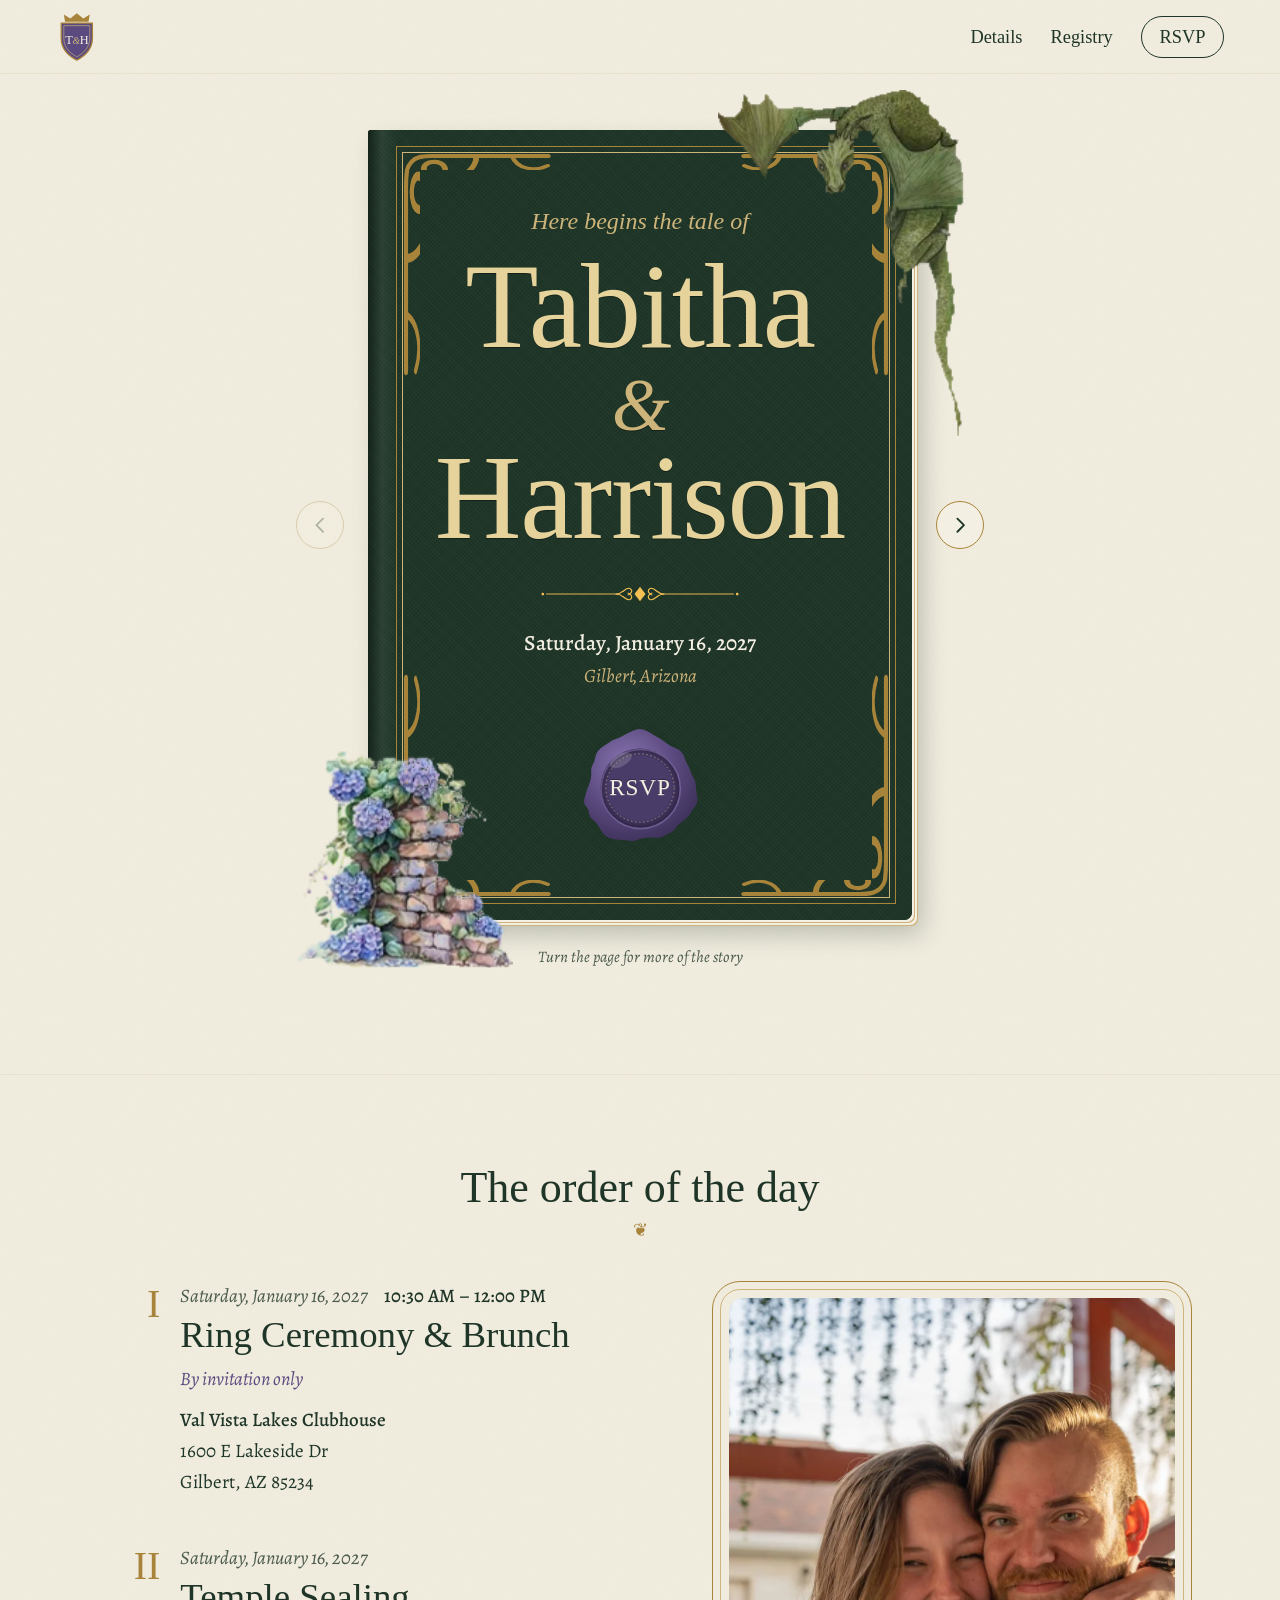
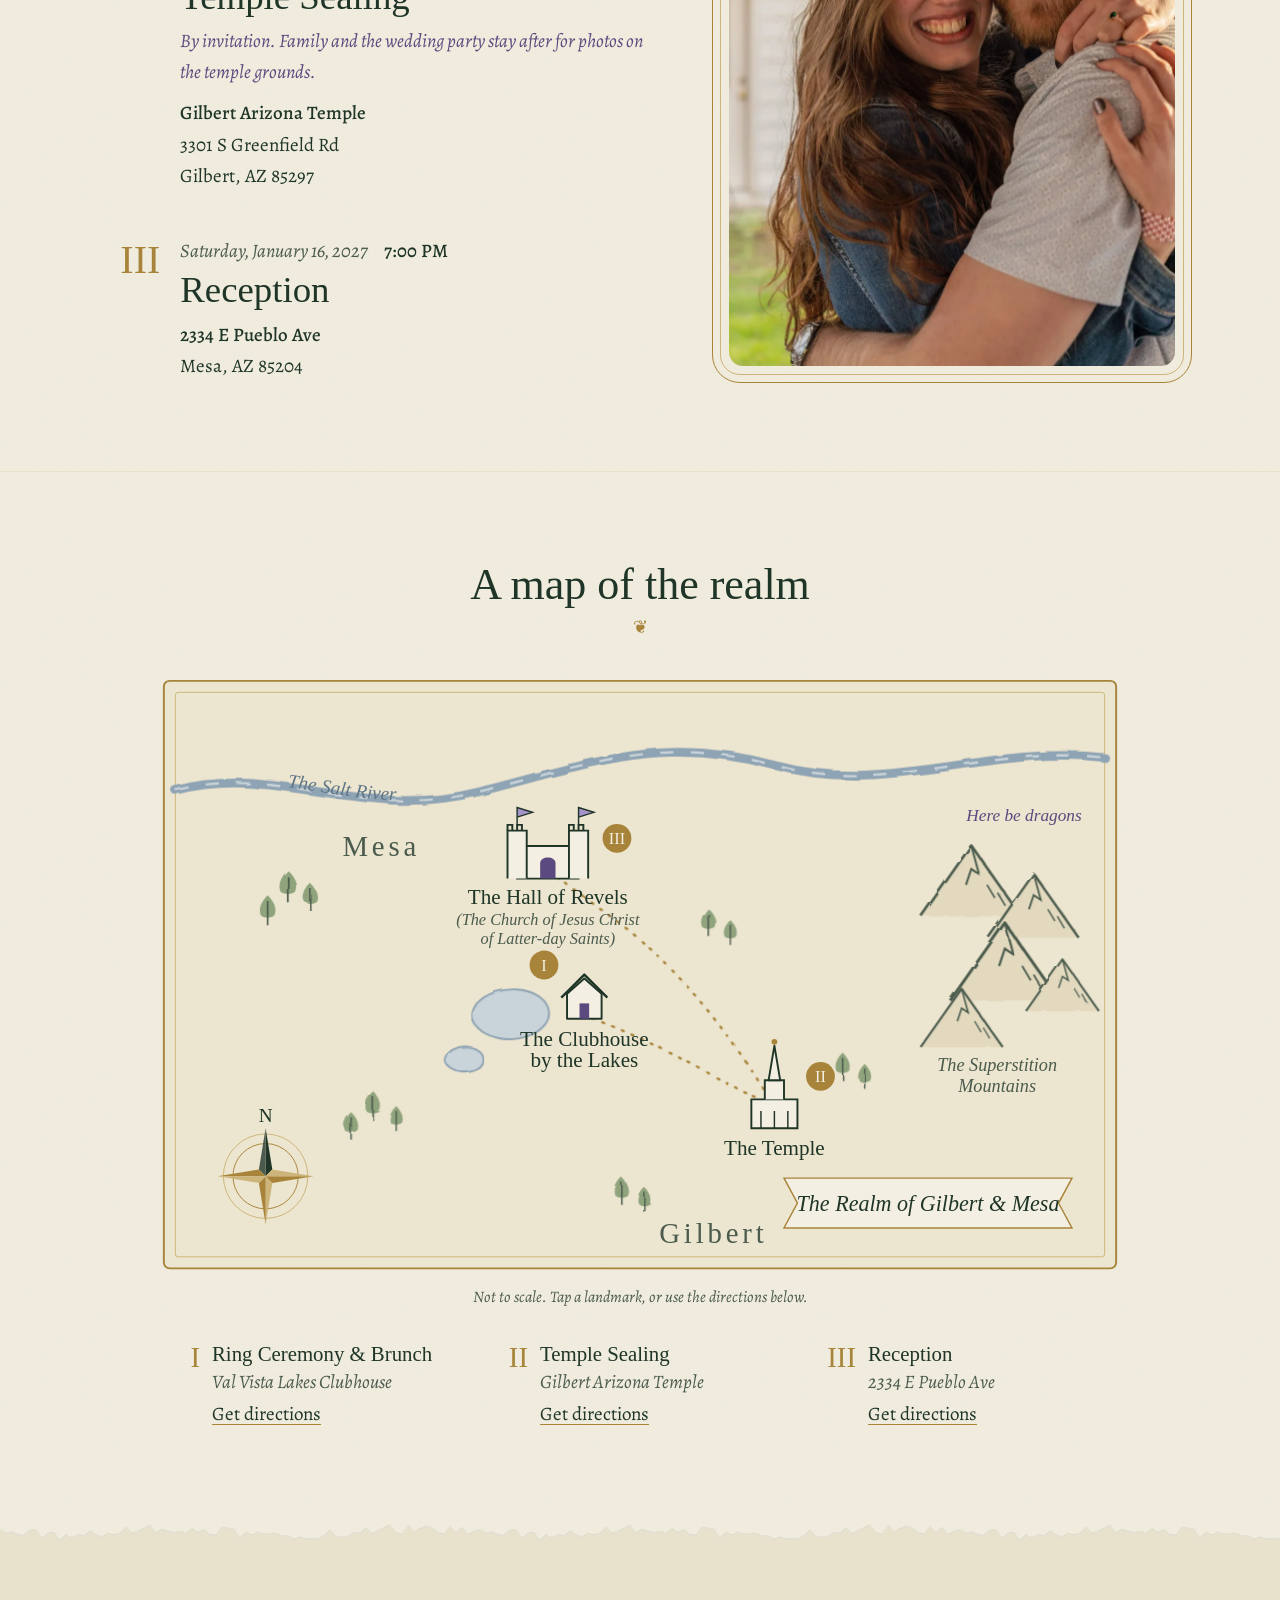
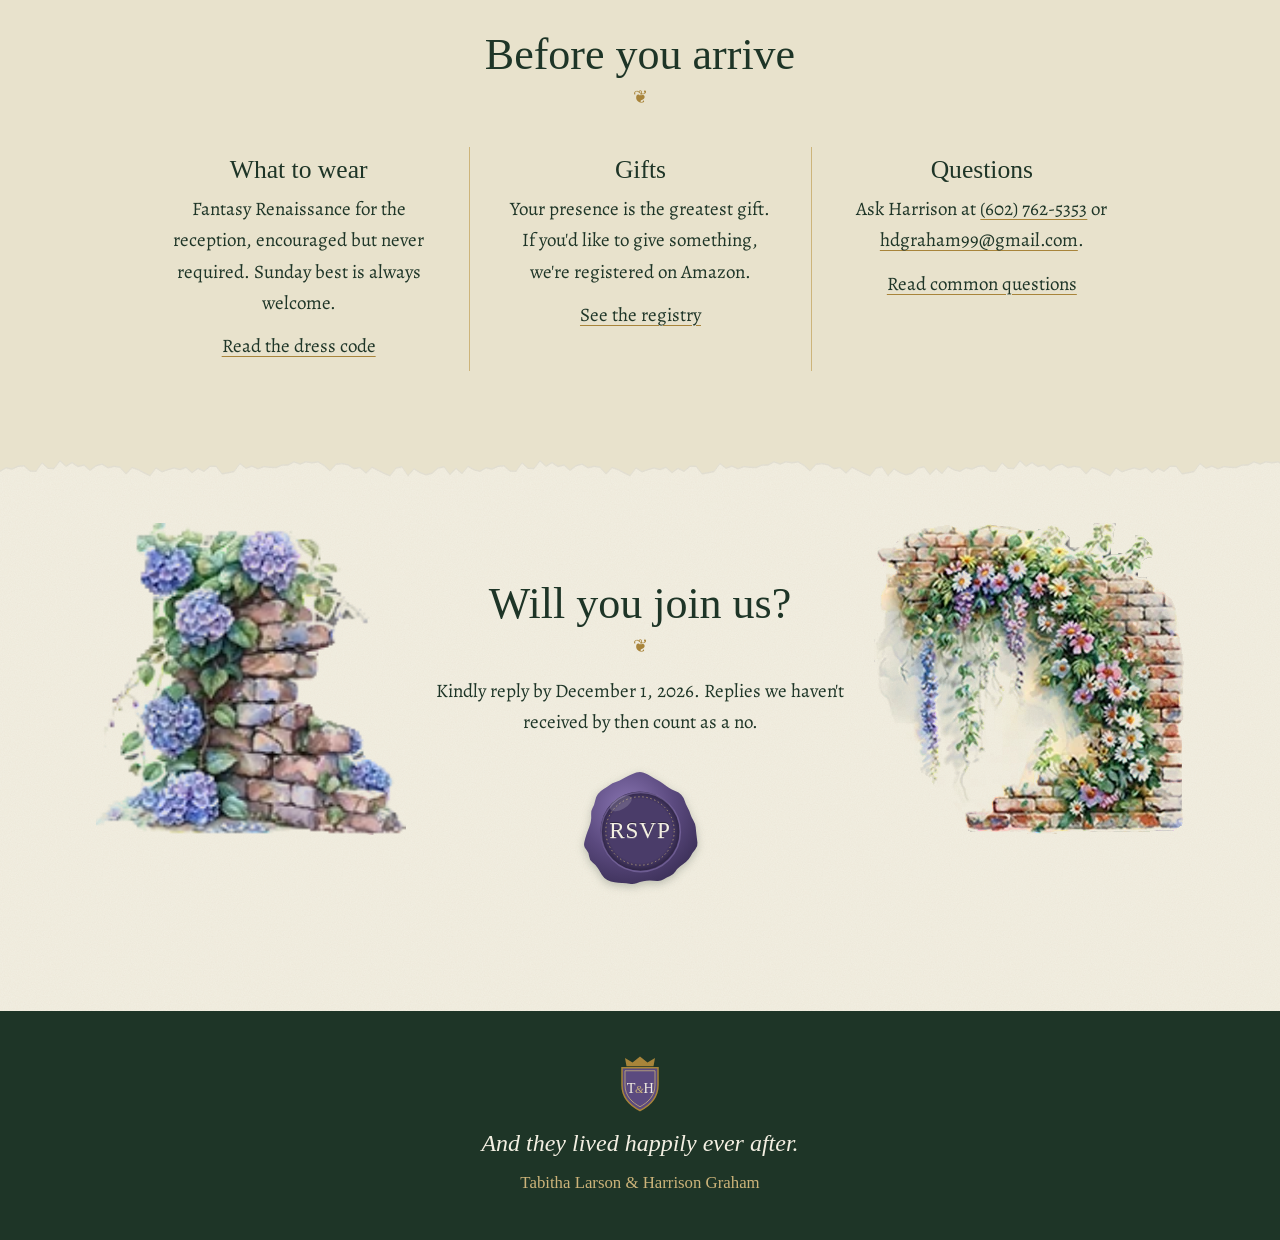
==== commit 4e40a993: "Add a back cover to the picture book and the church's name to the map The photo pages sit inset on a" ====
--- a/index.html
+++ b/index.html
@@ -32,6 +32,7 @@
       <div class="fireflies" data-fireflies aria-hidden="true"></div>
       <div class="book" data-book>
         <div class="book__pages">
+          <div class="book__back" aria-hidden="true"></div>
           <div class="book__leaf book__cover is-current" data-leaf>
             <p class="title-page__kicker">Here begins the tale of</p>
             <h1 class="title-page__names" id="names">
@@ -205,6 +206,8 @@
               <circle cx="476" cy="168" r="15" fill="#a8843a" />
               <text class="realm__num" x="476" y="174">III</text>
               <text class="realm__label" x="404" y="236" text-anchor="middle">The Hall of Revels</text>
+              <text class="realm__sublabel" x="404" y="258" text-anchor="middle">(The Church of Jesus Christ</text>
+              <text class="realm__sublabel" x="404" y="278" text-anchor="middle">of Latter-day Saints)</text>
             </g>
           </a>
 
--- a/css/styles.css
+++ b/css/styles.css
@@ -336,6 +336,10 @@
   position: relative;
   max-width: 34rem;
   margin: 0 auto;
+  /* Green bookcloth: a darker spine on the left and a fine crosshatch weave. */
+  --bookcloth: linear-gradient(90deg, rgb(0 0 0 / 0.35), rgb(255 255 255 / 0.06) 14px, transparent 30px),
+    repeating-linear-gradient(45deg, rgb(255 255 255 / 0.025) 0 1px, transparent 1px 3px),
+    repeating-linear-gradient(-45deg, rgb(0 0 0 / 0.05) 0 1px, transparent 1px 3px), var(--ink);
 }
 
 .book__pages {
@@ -401,13 +405,18 @@
   align-items: center;
   aspect-ratio: 4 / 5;
   padding: clamp(3rem, 8vw, 4.5rem) clamp(1.75rem, 6vw, 3.5rem);
-  background-color: var(--ink);
-  background-image:
-    linear-gradient(90deg, rgb(0 0 0 / 0.35), rgb(255 255 255 / 0.06) 14px, transparent 30px),
-    repeating-linear-gradient(45deg, rgb(255 255 255 / 0.025) 0 1px, transparent 1px 3px),
-    repeating-linear-gradient(-45deg, rgb(0 0 0 / 0.05) 0 1px, transparent 1px 3px);
+  background: var(--bookcloth);
   color: var(--vellum);
   text-align: center;
+}
+
+/* The back cover lies under the pages. The pages are smaller than the covers, so its
+ * cloth shows around them, as it would in a real book. */
+.book__back {
+  position: absolute;
+  inset: 0;
+  border-radius: 3px 8px 8px 3px;
+  background: var(--bookcloth);
 }
 
 .book__cover::before {
@@ -461,8 +470,12 @@
   color: var(--gilt-soft);
 }
 
-/* A photo page: vellum, a double gilt line, and a folio at the foot. */
+/* A photo page: vellum, a double gilt line, and a folio at the foot. It's inset from
+ * the covers on every side but the spine. */
 .book__page {
+  inset: 14px 16px 14px 8px;
+  border-radius: 2px 5px 5px 2px;
+  box-shadow: 2px 2px 6px rgb(0 0 0 / 0.25);
   display: flex;
   flex-direction: column;
   padding: clamp(1.25rem, 4vw, 2rem) clamp(1.25rem, 4vw, 2rem) 0.5rem clamp(1.75rem, 5vw, 2.5rem);
@@ -492,6 +505,12 @@
 
 .book .decal {
   z-index: 5;
+  transition: opacity 400ms ease;
+}
+
+/* The decals belong to the cover, so they fade once the book is open. */
+.book.is-open .decal {
+  opacity: 0;
 }
 
 /* The arrows sit outside the book's edges on wide screens and over them on phones. */
@@ -630,7 +649,8 @@
   }
 
   .decal--dragon {
-    animation: dragon-drop 1100ms cubic-bezier(0.25, 1.4, 0.5, 1) 900ms both;
+    /* backwards, not both: a held end state would pin opacity and block the fade on open. */
+    animation: dragon-drop 1100ms cubic-bezier(0.25, 1.4, 0.5, 1) 900ms backwards;
     transform-origin: 70% 0;
   }
 }
@@ -906,6 +926,13 @@
   font-size: 22px;
 }
 
+.realm__sublabel {
+  fill: var(--ink-soft);
+  font-family: var(--font-display);
+  font-style: italic;
+  font-size: 17px;
+}
+
 .realm__num {
   fill: var(--vellum);
   font-family: var(--font-display);
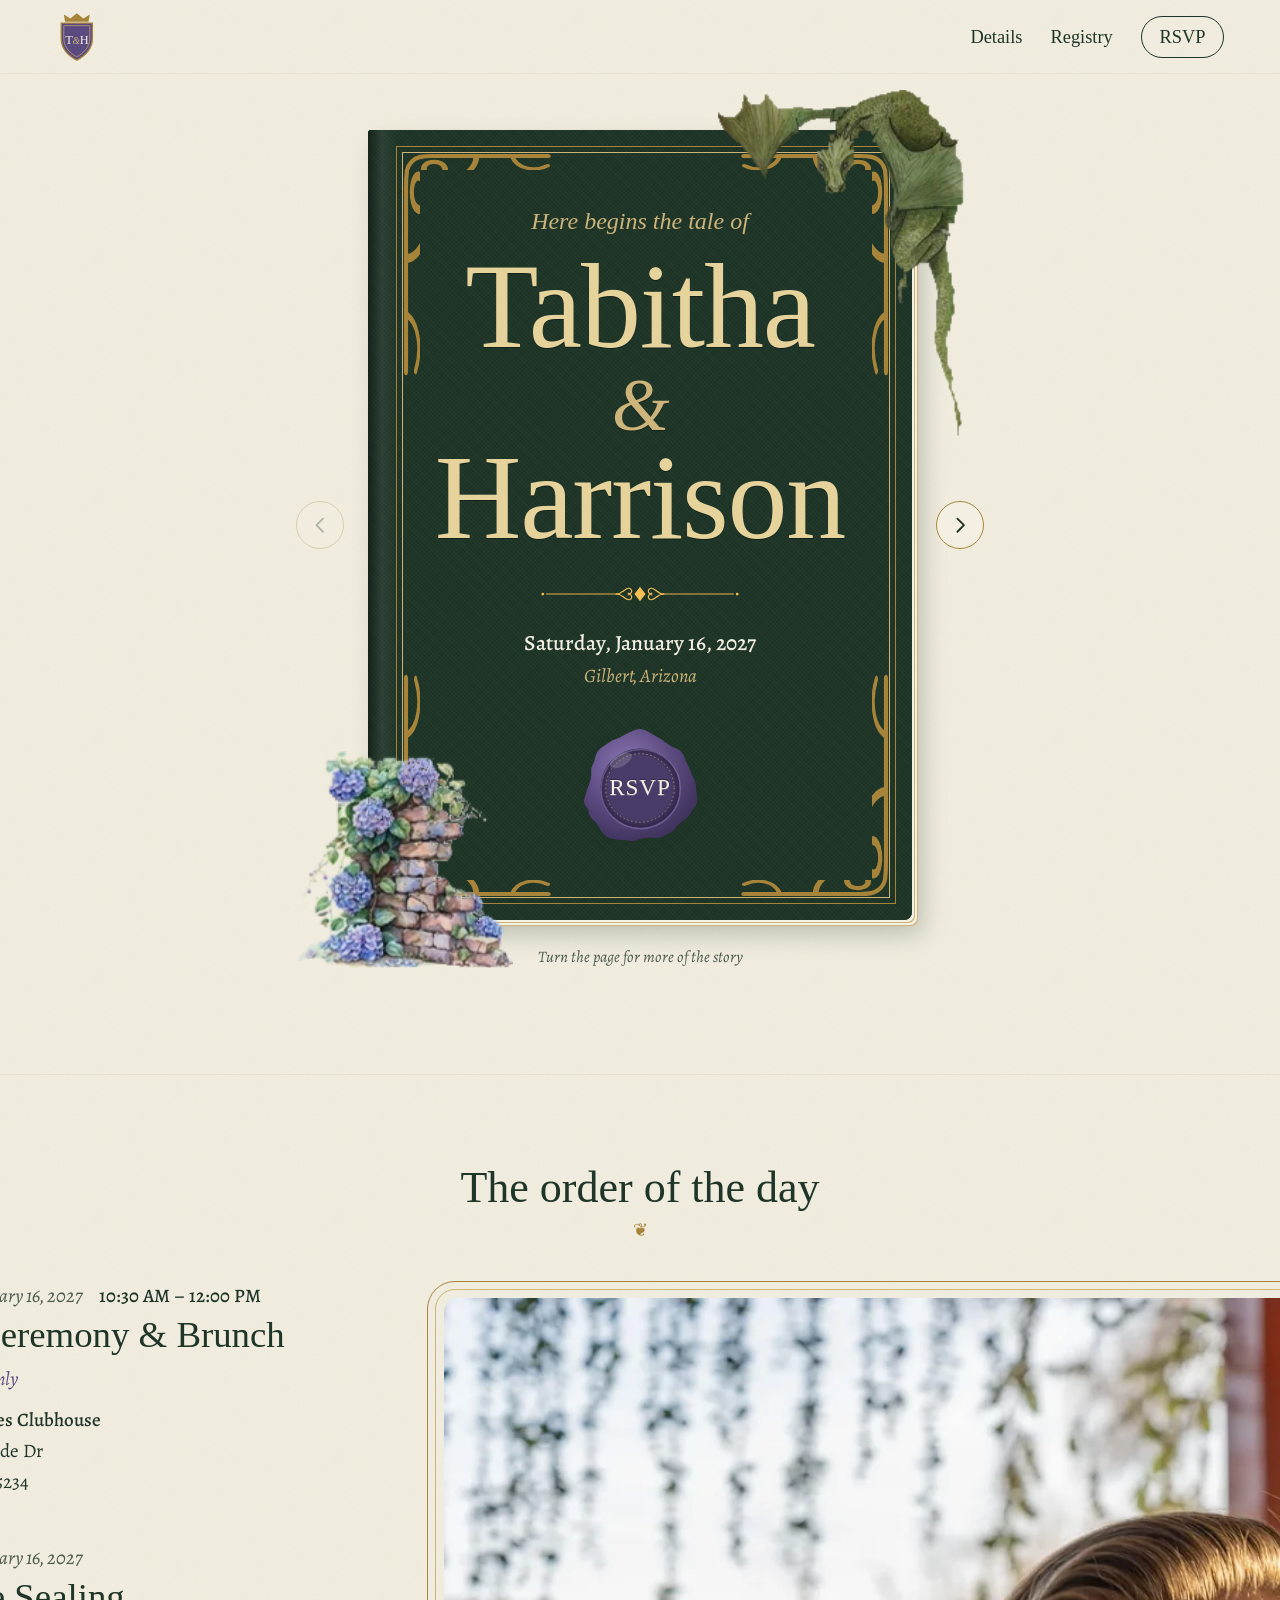
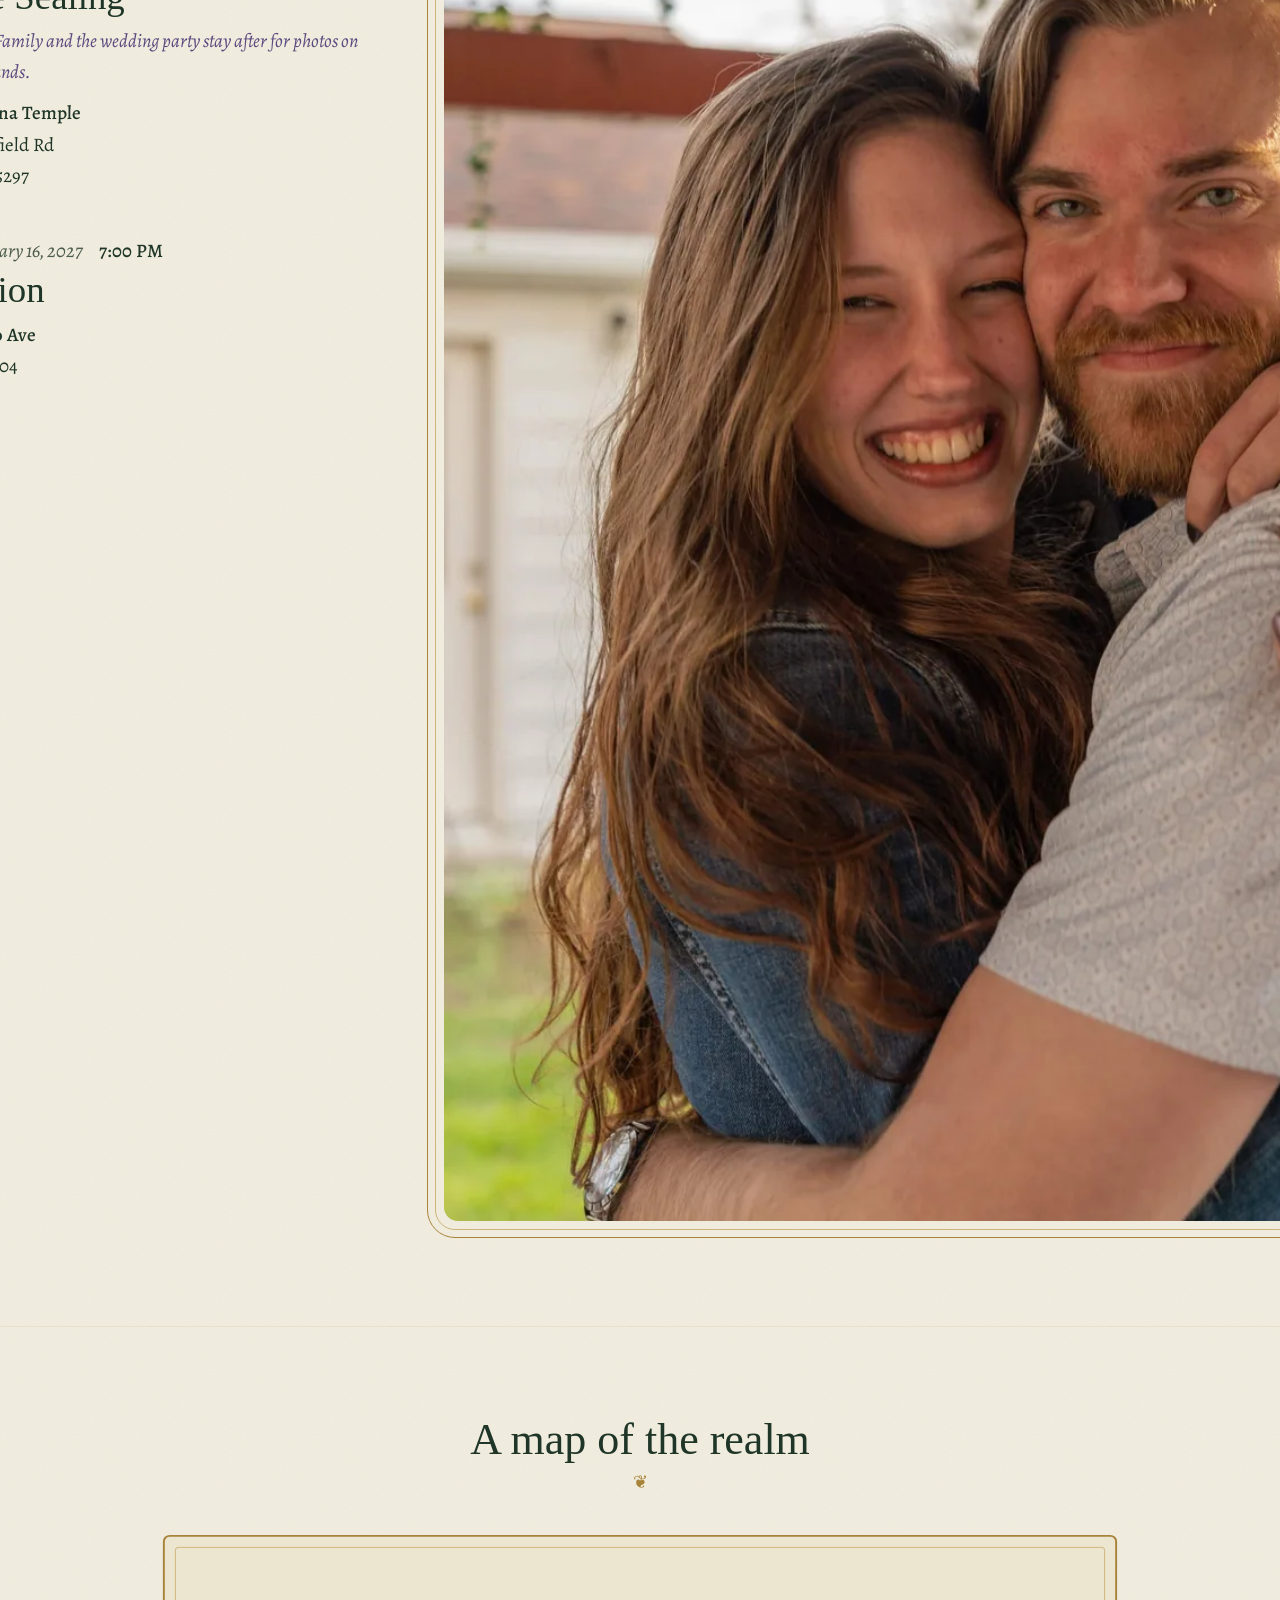
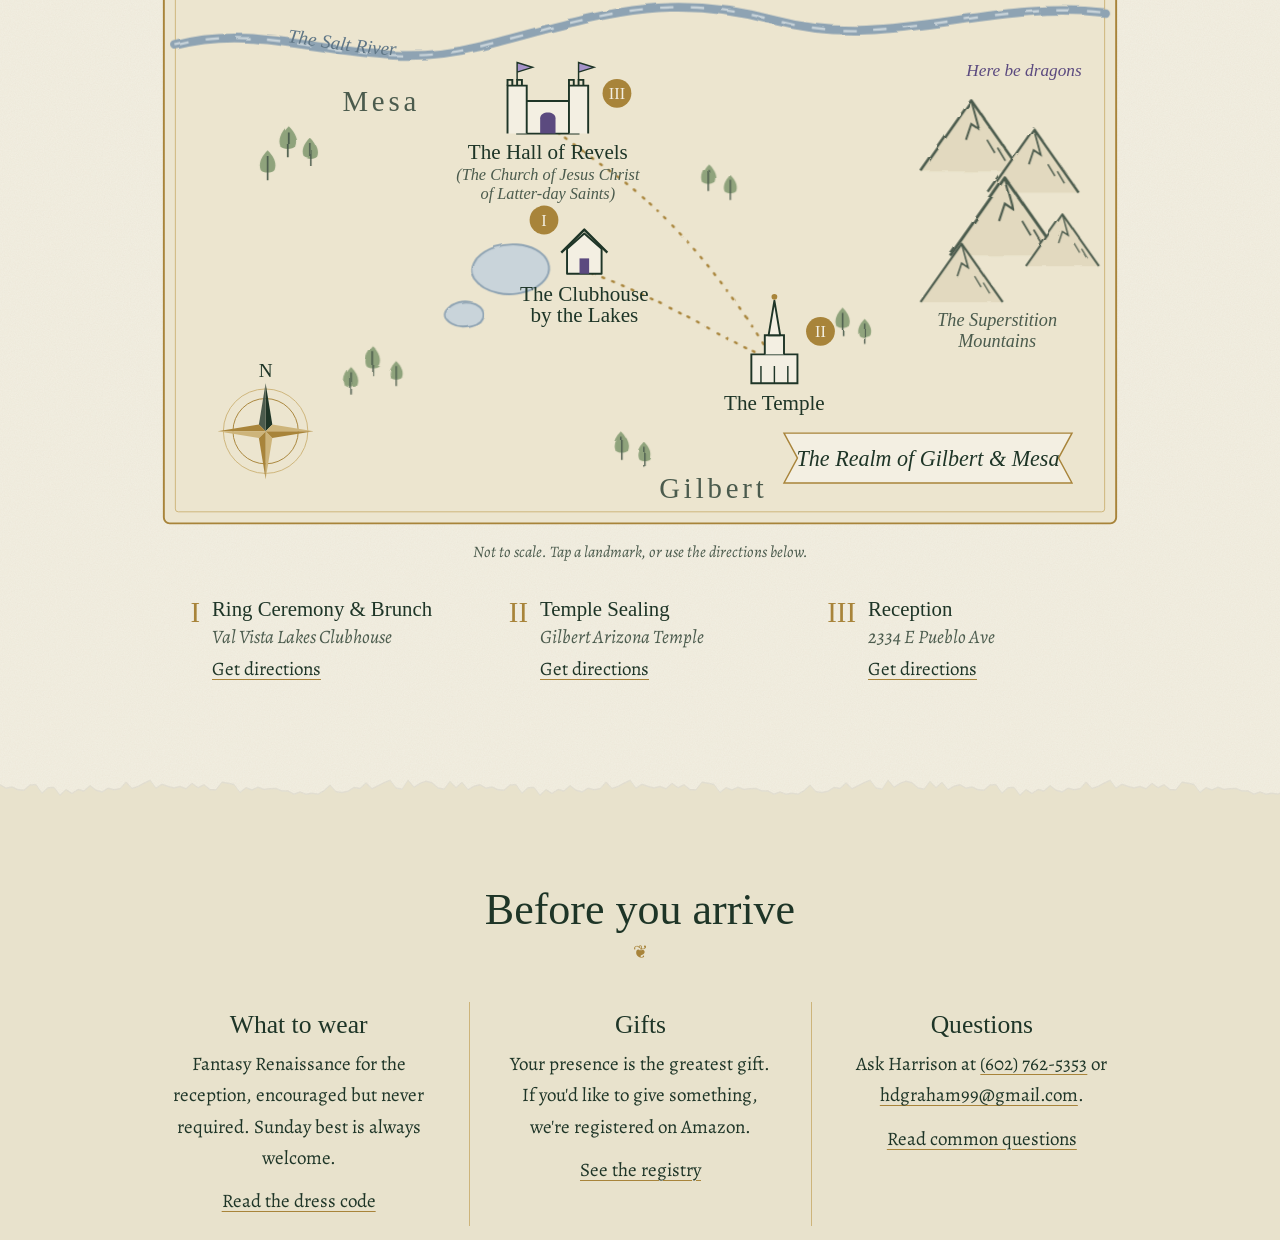
==== commit b152f5b2: "Merge the first two book photos onto one page and let the dragon fly away The railing and piggyback " ====
--- a/index.html
+++ b/index.html
@@ -45,8 +45,9 @@
             <p class="title-page__place" data-wc="city">Gilbert, Arizona</p>
             <a class="button button--seal" href="rsvp.html">RSVP</a>
           </div>
-          <figure class="book__leaf book__page" data-leaf>
+          <figure class="book__leaf book__page book__page--pair" data-leaf>
             <img src="images/book/page-1.webp" alt="Tabitha and Harrison sitting back to back on a railing" width="1200" height="800" loading="lazy" />
+            <img src="images/book/page-3.webp" alt="Tabitha riding piggyback on Harrison in front of a blue spruce" width="1200" height="800" loading="lazy" />
             <figcaption class="book__folio" aria-hidden="true">i</figcaption>
           </figure>
           <figure class="book__leaf book__page" data-leaf>
@@ -54,28 +55,20 @@
             <figcaption class="book__folio" aria-hidden="true">ii</figcaption>
           </figure>
           <figure class="book__leaf book__page" data-leaf>
-            <img src="images/book/page-3.webp" alt="Tabitha riding piggyback on Harrison in front of a blue spruce" width="1200" height="800" loading="lazy" />
+            <img src="images/book/page-5.webp" alt="Tabitha and Harrison hugging among glowing lantern sculptures" width="810" height="1200" loading="lazy" />
             <figcaption class="book__folio" aria-hidden="true">iii</figcaption>
           </figure>
           <figure class="book__leaf book__page" data-leaf>
-            <img src="images/book/page-4.webp" alt="Tabitha and Harrison in the snow beside a snowman" width="1200" height="900" loading="lazy" />
+            <img src="images/book/page-6.webp" alt="Tabitha and Harrison cheek to cheek under green leaves" width="900" height="1200" loading="lazy" />
             <figcaption class="book__folio" aria-hidden="true">iv</figcaption>
           </figure>
           <figure class="book__leaf book__page" data-leaf>
-            <img src="images/book/page-5.webp" alt="Tabitha and Harrison hugging among glowing lantern sculptures" width="810" height="1200" loading="lazy" />
+            <img src="images/book/page-7.webp" alt="Tabitha and Harrison smiling under a cloudy blue sky" width="900" height="1200" loading="lazy" />
             <figcaption class="book__folio" aria-hidden="true">v</figcaption>
           </figure>
           <figure class="book__leaf book__page" data-leaf>
-            <img src="images/book/page-6.webp" alt="Tabitha and Harrison cheek to cheek under green leaves" width="900" height="1200" loading="lazy" />
+            <img src="images/book/page-8.webp" alt="Tabitha's hand with an engagement ring, resting on Harrison's chest" width="800" height="1200" loading="lazy" />
             <figcaption class="book__folio" aria-hidden="true">vi</figcaption>
-          </figure>
-          <figure class="book__leaf book__page" data-leaf>
-            <img src="images/book/page-7.webp" alt="Tabitha and Harrison smiling under a cloudy blue sky" width="900" height="1200" loading="lazy" />
-            <figcaption class="book__folio" aria-hidden="true">vii</figcaption>
-          </figure>
-          <figure class="book__leaf book__page" data-leaf>
-            <img src="images/book/page-8.webp" alt="Tabitha's hand with an engagement ring, resting on Harrison's chest" width="800" height="1200" loading="lazy" />
-            <figcaption class="book__folio" aria-hidden="true">viii</figcaption>
           </figure>
         </div>
         <img class="decal decal--dragon" src="images/dragon.webp" alt="" width="173" height="244" />
--- a/css/styles.css
+++ b/css/styles.css
@@ -328,6 +328,8 @@
   position: relative;
   /* The top padding leaves room for the dragon's wing above the frame. */
   padding: clamp(3rem, 5vw, 3.5rem) var(--gutter) clamp(4rem, 9vw, 6.5rem);
+  /* The flown-away dragon would otherwise widen the page. */
+  overflow-x: clip;
 }
 
 /* ---------- The picture book (js/picture-book.js) ---------- */
@@ -492,6 +494,11 @@
   border: 1px solid var(--gilt);
   outline: 1px solid var(--gilt-soft);
   outline-offset: -6px;
+}
+
+/* Two photos sharing a page, one above the other. */
+.book__page--pair img + img {
+  margin-top: 10px;
 }
 
 .book__folio {
@@ -653,6 +660,55 @@
     animation: dragon-drop 1100ms cubic-bezier(0.25, 1.4, 0.5, 1) 900ms backwards;
     transform-origin: 70% 0;
   }
+
+  /* The dragon flies off when the book opens, and back when it closes to the cover. */
+  .book.is-open .decal--dragon {
+    animation: dragon-fly-away 1100ms cubic-bezier(0.5, 0, 0.75, 0.4) forwards;
+  }
+
+  .book.has-opened:not(.is-open) .decal--dragon {
+    animation: dragon-fly-back 1100ms cubic-bezier(0.2, 0.7, 0.3, 1) backwards;
+  }
+}
+
+@keyframes dragon-fly-away {
+  0% {
+    translate: 0 0;
+    rotate: 0deg;
+    scale: 1;
+    opacity: 1;
+  }
+  /* A short crouch before the leap. */
+  18% {
+    translate: -0.5rem 0.75rem;
+    rotate: 4deg;
+    scale: 1;
+    opacity: 1;
+  }
+  75% {
+    opacity: 1;
+  }
+  100% {
+    translate: 45vw -55vh;
+    rotate: -24deg;
+    scale: 0.45;
+    opacity: 0;
+  }
+}
+
+@keyframes dragon-fly-back {
+  from {
+    translate: 45vw -55vh;
+    rotate: -24deg;
+    scale: 0.45;
+    opacity: 0;
+  }
+  to {
+    translate: 0 0;
+    rotate: 0deg;
+    scale: 1;
+    opacity: 1;
+  }
 }
 
 /* Fireflies (js/fireflies.js) drift up over the title page once, then fade. */
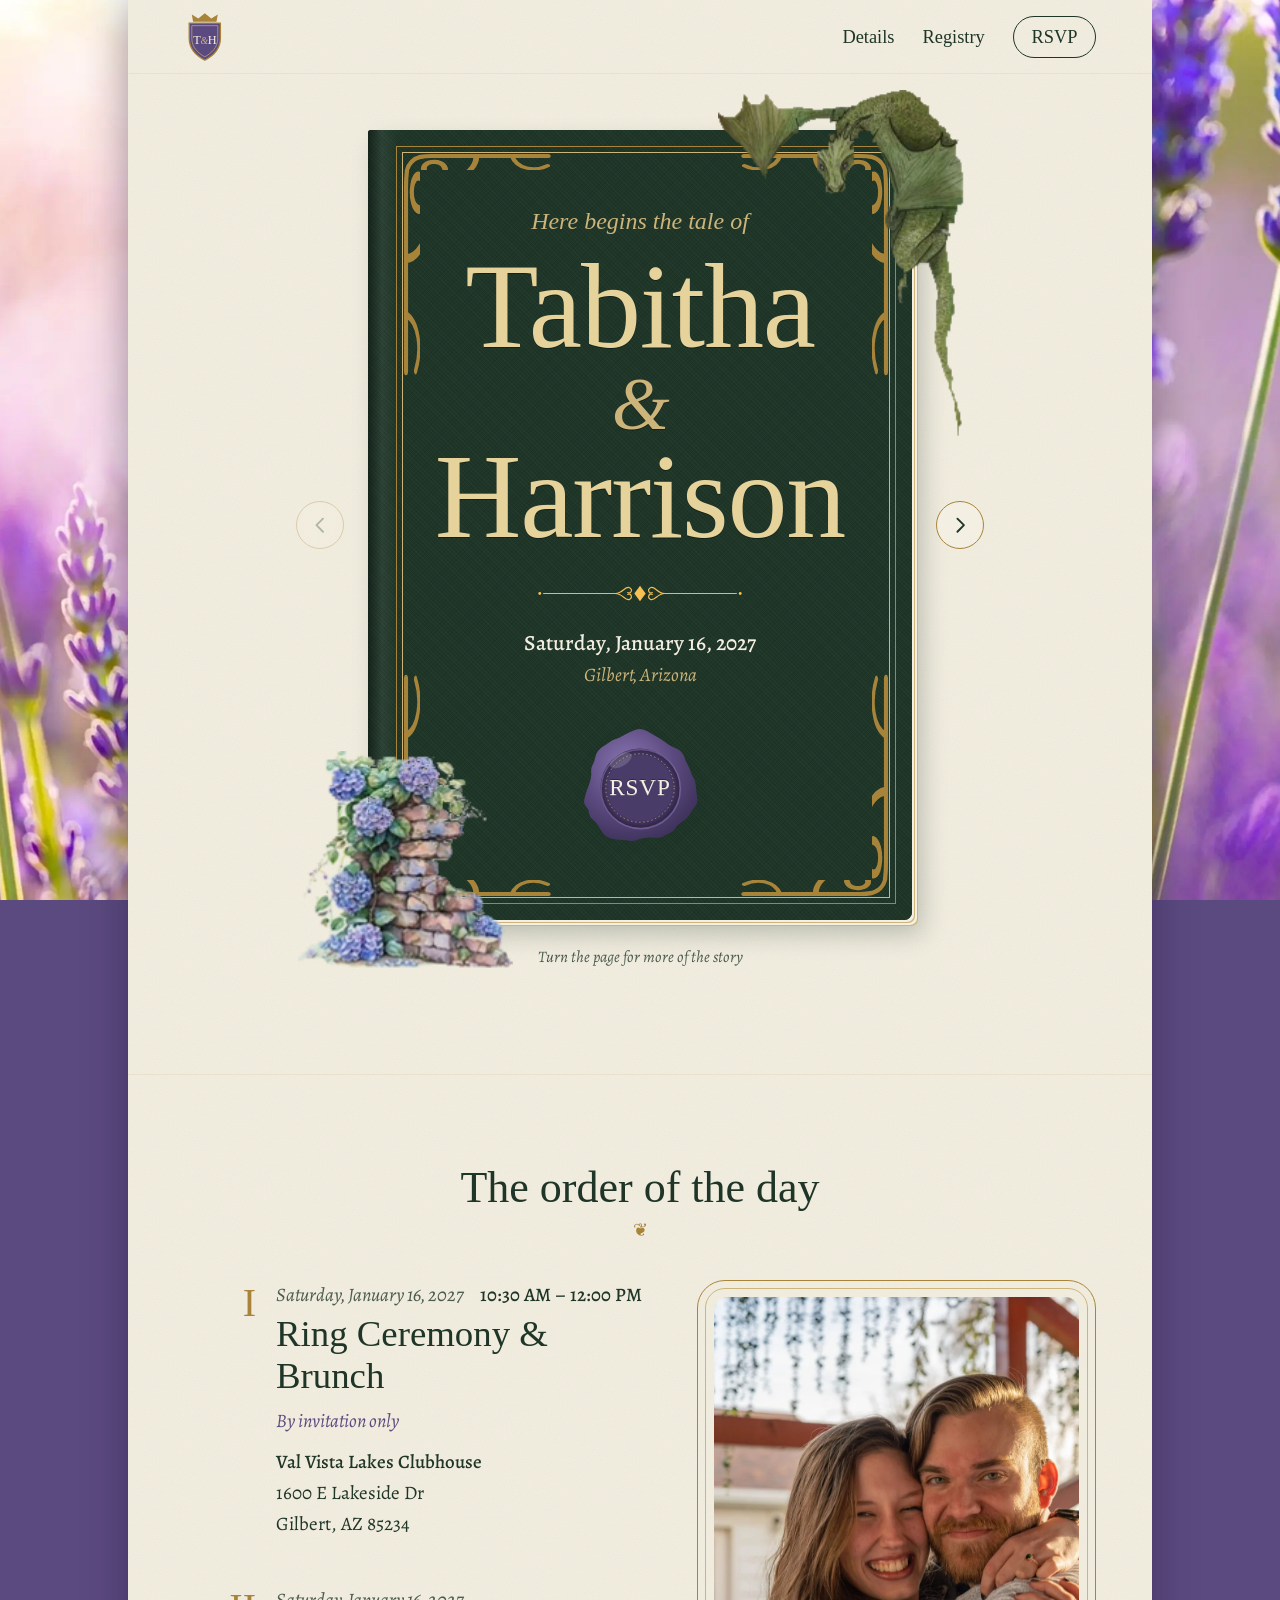
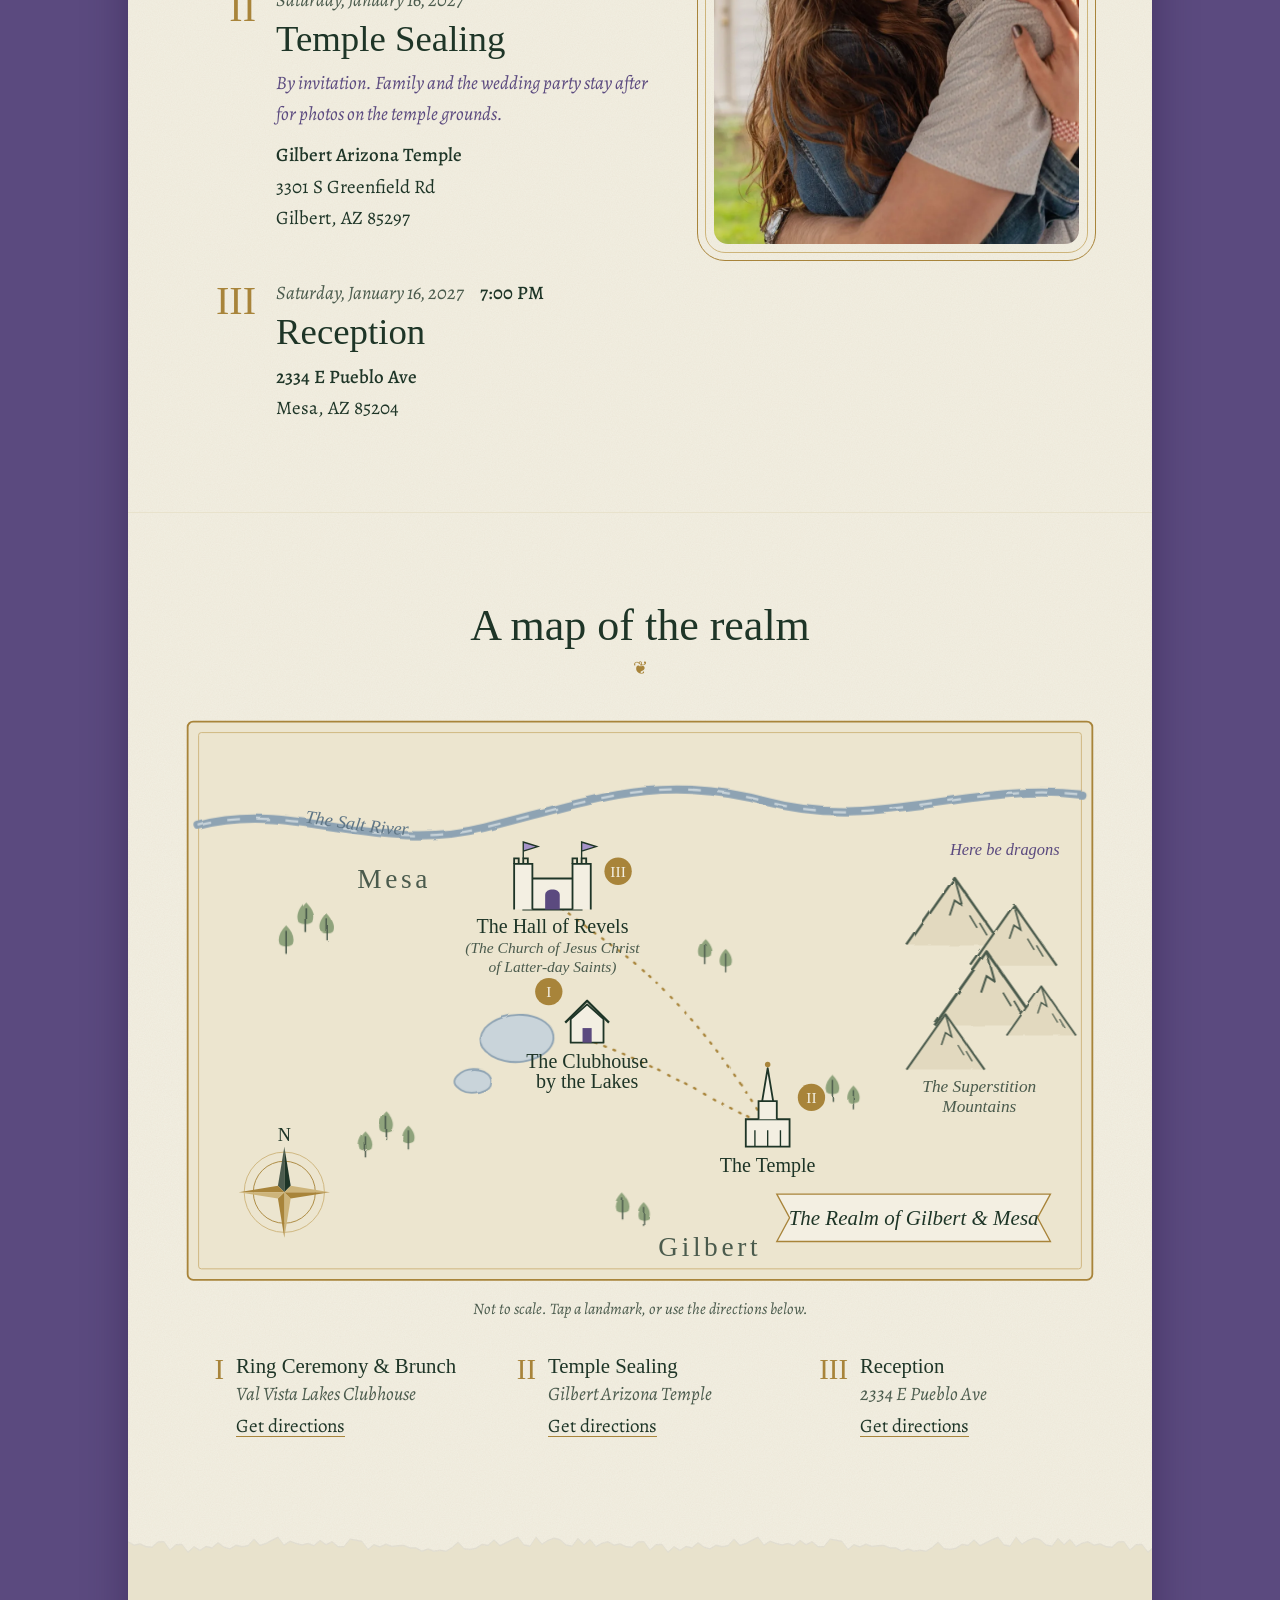
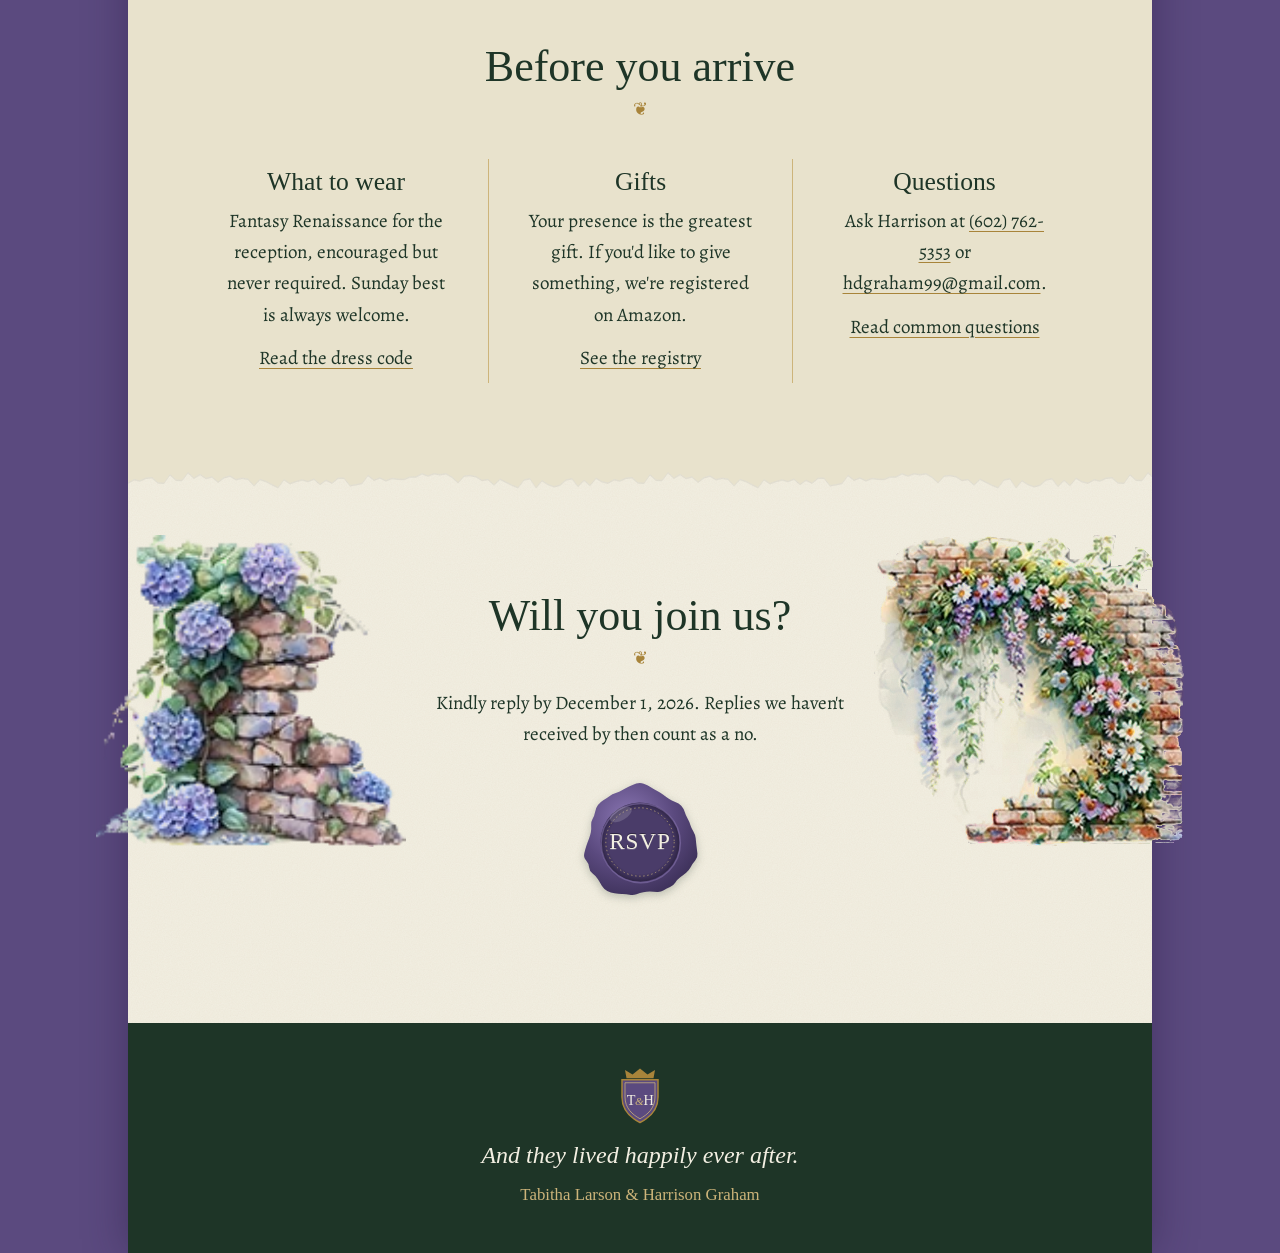
==== commit bfdc3272: "Open the picture book on the ring photo and end on the pair Swaps the first and last pages: the ring" ====
--- a/index.html
+++ b/index.html
@@ -45,29 +45,29 @@
             <p class="title-page__place" data-wc="city">Gilbert, Arizona</p>
             <a class="button button--seal" href="rsvp.html">RSVP</a>
           </div>
+          <figure class="book__leaf book__page" data-leaf>
+            <img src="images/book/page-8.webp" alt="Tabitha's hand with an engagement ring, resting on Harrison's chest" width="800" height="1200" loading="lazy" />
+            <figcaption class="book__folio" aria-hidden="true">i</figcaption>
+          </figure>
+          <figure class="book__leaf book__page" data-leaf>
+            <img src="images/book/page-2.webp" alt="Tabitha posing with arms flung wide in front of Harrison, by a blue spruce" width="880" height="1200" loading="lazy" />
+            <figcaption class="book__folio" aria-hidden="true">ii</figcaption>
+          </figure>
+          <figure class="book__leaf book__page" data-leaf>
+            <img src="images/book/page-5.webp" alt="Tabitha and Harrison hugging among glowing lantern sculptures" width="810" height="1200" loading="lazy" />
+            <figcaption class="book__folio" aria-hidden="true">iii</figcaption>
+          </figure>
+          <figure class="book__leaf book__page" data-leaf>
+            <img src="images/book/page-6.webp" alt="Tabitha and Harrison cheek to cheek under green leaves" width="900" height="1200" loading="lazy" />
+            <figcaption class="book__folio" aria-hidden="true">iv</figcaption>
+          </figure>
+          <figure class="book__leaf book__page" data-leaf>
+            <img src="images/book/page-7.webp" alt="Tabitha and Harrison smiling under a cloudy blue sky" width="900" height="1200" loading="lazy" />
+            <figcaption class="book__folio" aria-hidden="true">v</figcaption>
+          </figure>
           <figure class="book__leaf book__page book__page--pair" data-leaf>
             <img src="images/book/page-1.webp" alt="Tabitha and Harrison sitting back to back on a railing" width="1200" height="800" loading="lazy" />
             <img src="images/book/page-3.webp" alt="Tabitha riding piggyback on Harrison in front of a blue spruce" width="1200" height="800" loading="lazy" />
-            <figcaption class="book__folio" aria-hidden="true">i</figcaption>
-          </figure>
-          <figure class="book__leaf book__page" data-leaf>
-            <img src="images/book/page-2.webp" alt="Tabitha posing with arms flung wide in front of Harrison, by a blue spruce" width="880" height="1200" loading="lazy" />
-            <figcaption class="book__folio" aria-hidden="true">ii</figcaption>
-          </figure>
-          <figure class="book__leaf book__page" data-leaf>
-            <img src="images/book/page-5.webp" alt="Tabitha and Harrison hugging among glowing lantern sculptures" width="810" height="1200" loading="lazy" />
-            <figcaption class="book__folio" aria-hidden="true">iii</figcaption>
-          </figure>
-          <figure class="book__leaf book__page" data-leaf>
-            <img src="images/book/page-6.webp" alt="Tabitha and Harrison cheek to cheek under green leaves" width="900" height="1200" loading="lazy" />
-            <figcaption class="book__folio" aria-hidden="true">iv</figcaption>
-          </figure>
-          <figure class="book__leaf book__page" data-leaf>
-            <img src="images/book/page-7.webp" alt="Tabitha and Harrison smiling under a cloudy blue sky" width="900" height="1200" loading="lazy" />
-            <figcaption class="book__folio" aria-hidden="true">v</figcaption>
-          </figure>
-          <figure class="book__leaf book__page" data-leaf>
-            <img src="images/book/page-8.webp" alt="Tabitha's hand with an engagement ring, resting on Harrison's chest" width="800" height="1200" loading="lazy" />
             <figcaption class="book__folio" aria-hidden="true">vi</figcaption>
           </figure>
         </div>
--- a/css/styles.css
+++ b/css/styles.css
@@ -38,10 +38,26 @@
   -webkit-text-size-adjust: 100%;
   /* Keeps in-page links, such as info.html#dress, from landing under the header. */
   scroll-padding-top: 6rem;
-}
-
+  /* Keeps the parchment's color on the body rather than spreading over the meadow. */
+  background-color: var(--lavender-ink);
+}
+
+/* A lavender meadow stays put behind the parchment as the page scrolls. A fixed layer
+ * rather than background-attachment, which iOS Safari ignores. */
+html::before {
+  content: "";
+  position: fixed;
+  inset: 0;
+  z-index: -1;
+  background: url("../images/lavender-meadow.webp") center / cover;
+}
+
+/* The page is a sheet of parchment down the middle of the meadow. On screens narrower
+ * than the sheet, it fills the screen. */
 body {
-  margin: 0;
+  max-width: 64rem;
+  margin: 0 auto;
+  box-shadow: 0 0 2.5rem rgb(40 24 64 / 0.45);
   min-height: 100vh;
   display: flex;
   flex-direction: column;
@@ -55,8 +71,12 @@
   line-height: 1.65;
 }
 
+/* The schedule sizes itself to the parchment, not the window. The container is here
+ * rather than on body: containment on body stops its overflow-x from passing to the
+ * window, which turns body into its own scroll box and unpins the sticky header. */
 main {
   flex: 1;
+  container: page / inline-size;
 }
 
 a {
@@ -328,8 +348,14 @@
   position: relative;
   /* The top padding leaves room for the dragon's wing above the frame. */
   padding: clamp(3rem, 5vw, 3.5rem) var(--gutter) clamp(4rem, 9vw, 6.5rem);
-  /* The flown-away dragon would otherwise widen the page. */
-  overflow-x: clip;
+}
+
+/* Where the parchment fills the screen, the flown-away dragon would otherwise widen the
+ * page. On wider screens it flies out over the meadow. */
+@media (max-width: 64rem) {
+  .title-page {
+    overflow-x: clip;
+  }
 }
 
 /* ---------- The picture book (js/picture-book.js) ---------- */
@@ -1581,7 +1607,7 @@
 
 /* Too narrow for the fixed schedule and a full-height photo: the schedule flexes, and
  * the photo takes 40% of the row at its own 2:3 shape. */
-@media (max-width: 1250px) {
+@container page (max-width: 1250px) {
   .chapters__columns {
     gap: 0 clamp(1.5rem, 4vw, 3rem);
   }
@@ -1599,7 +1625,7 @@
 }
 
 /* Below this width the schedule needs the whole row, so the photo column drops. */
-@media (max-width: 900px) {
+@container page (max-width: 900px) {
   .chapters__inner {
     max-width: 40rem;
   }
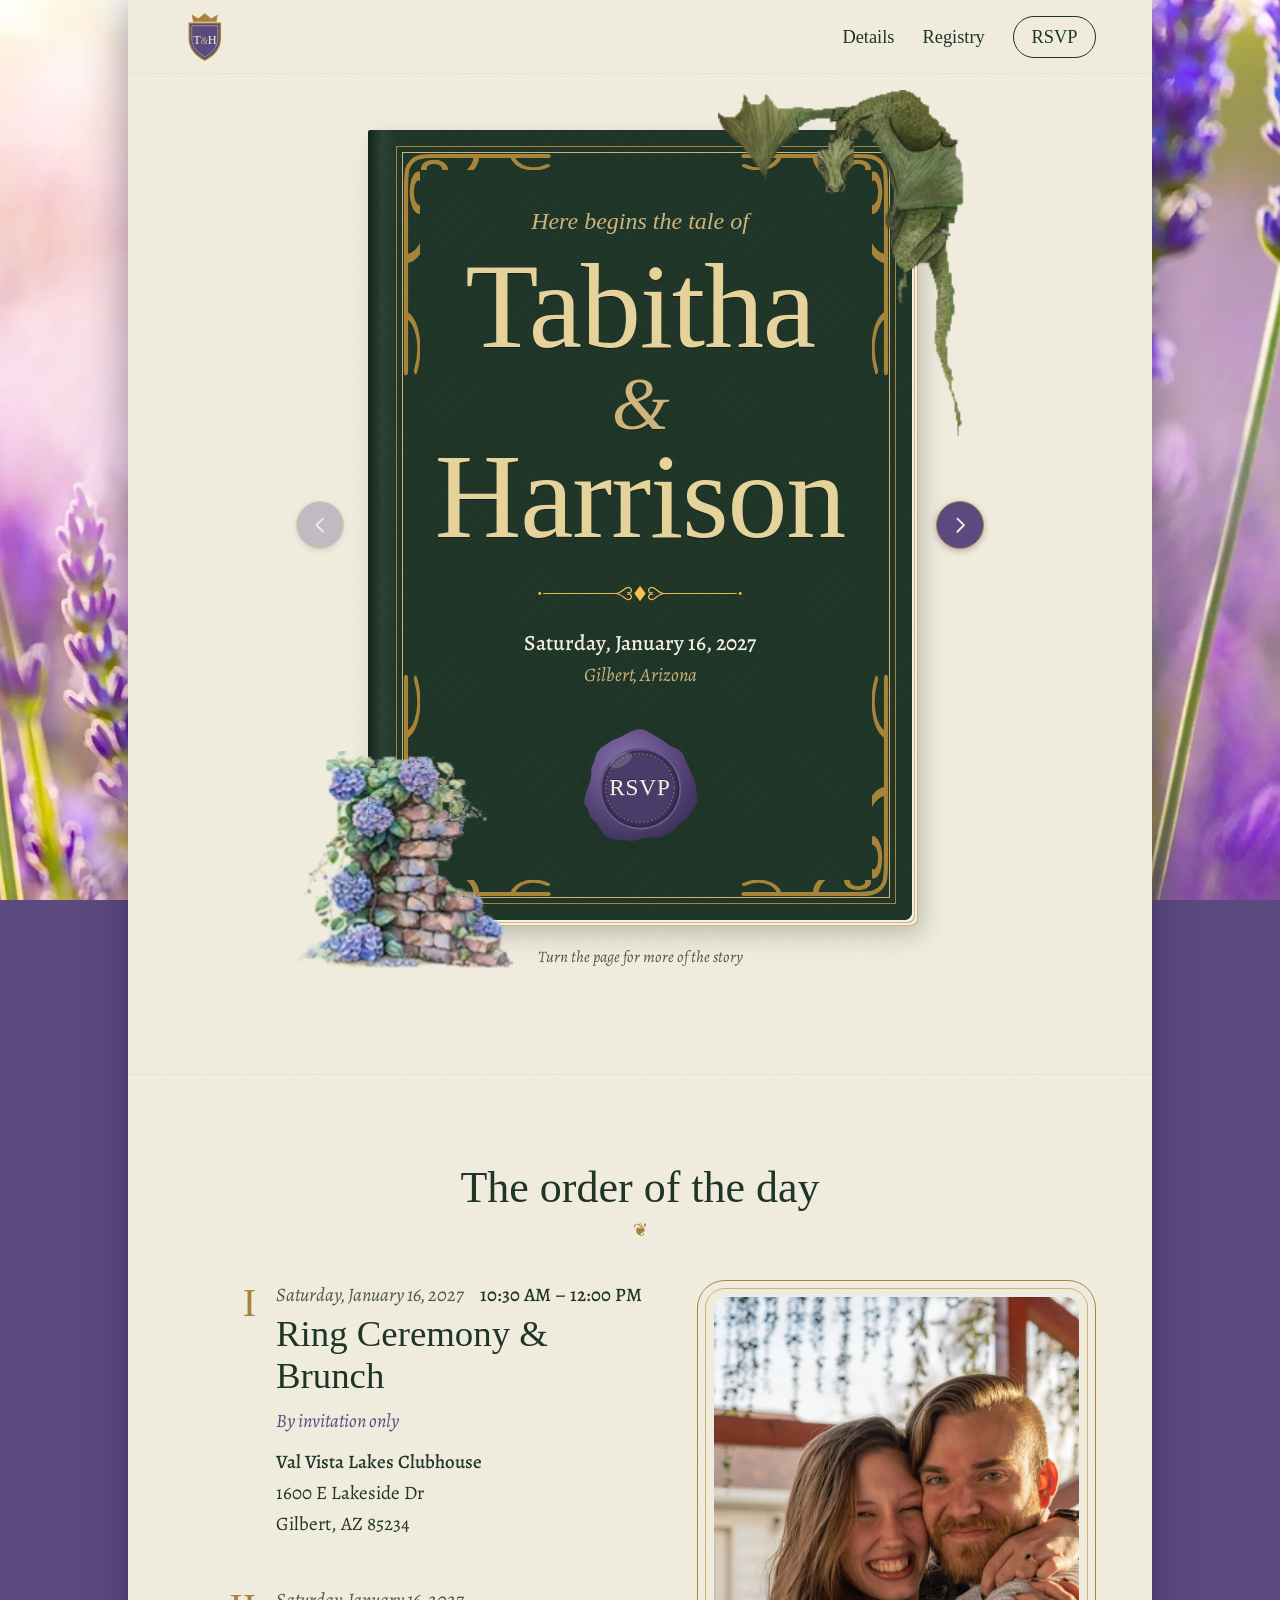
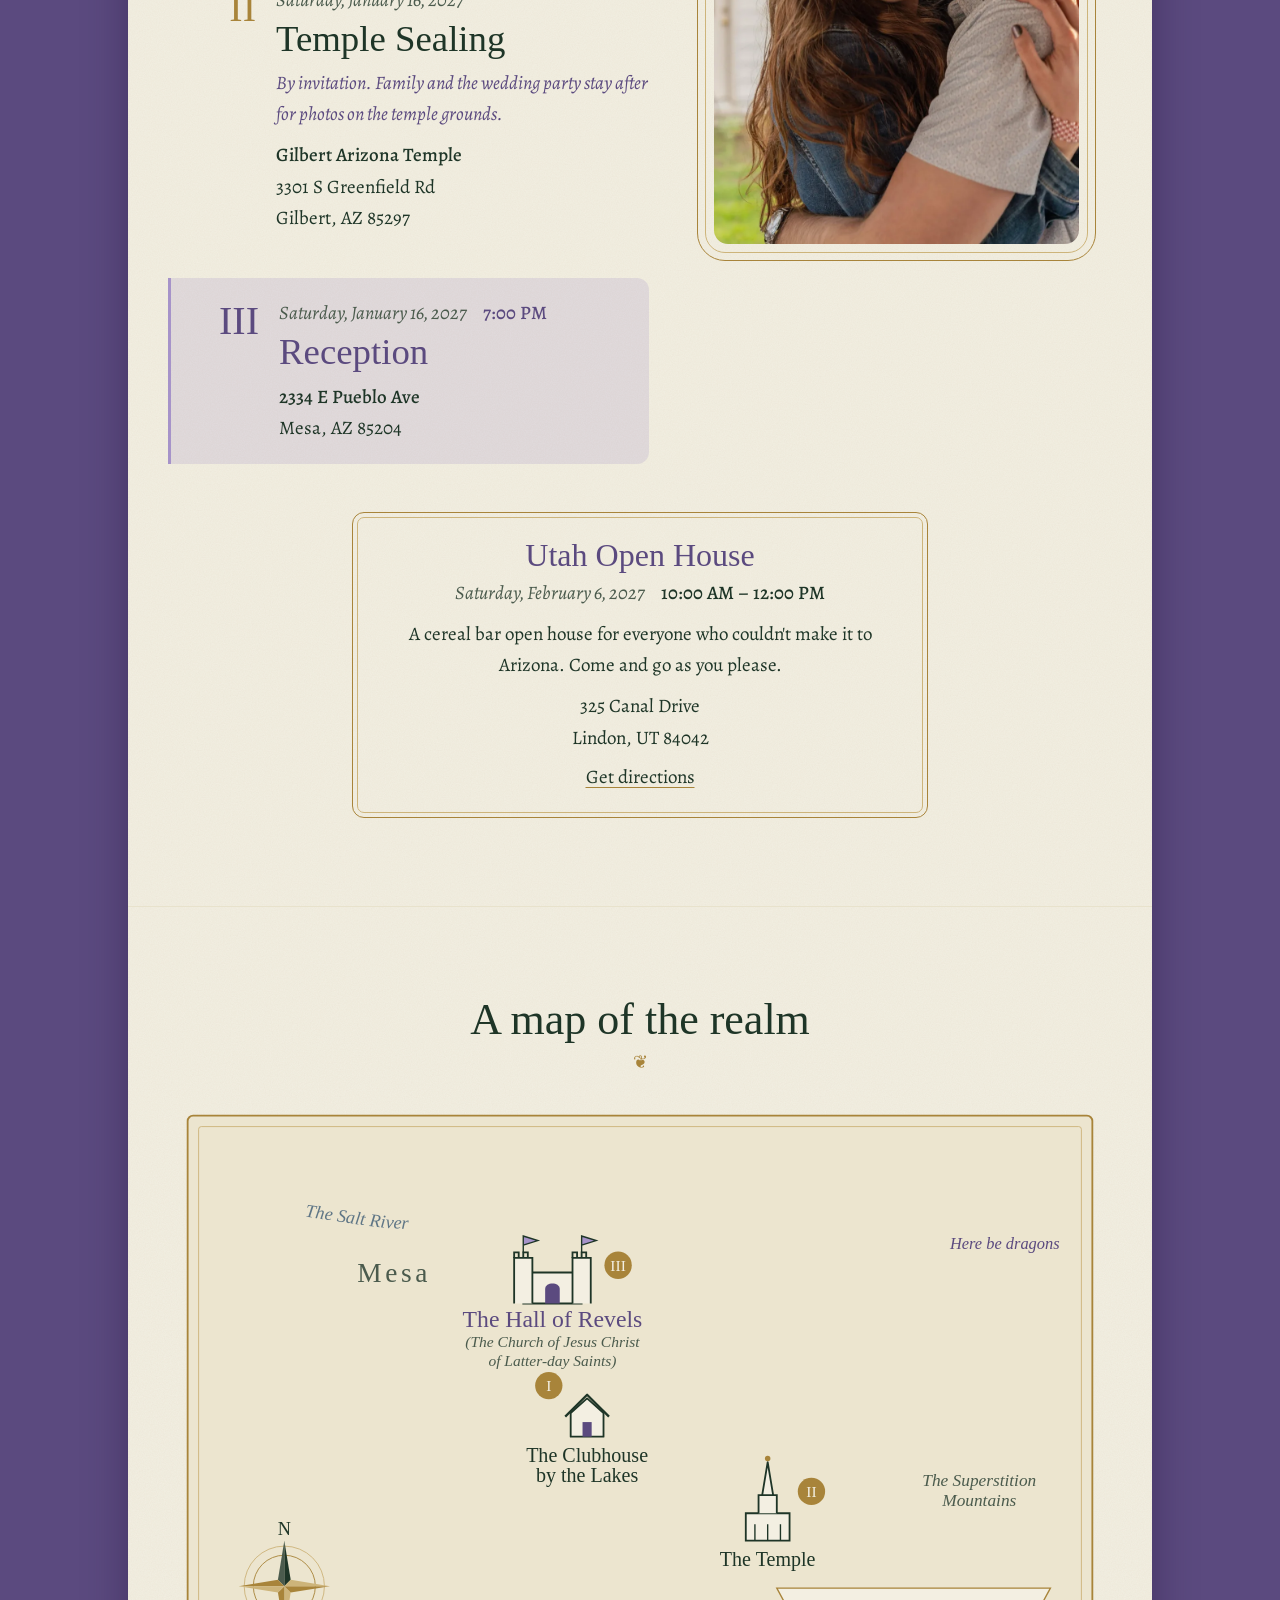
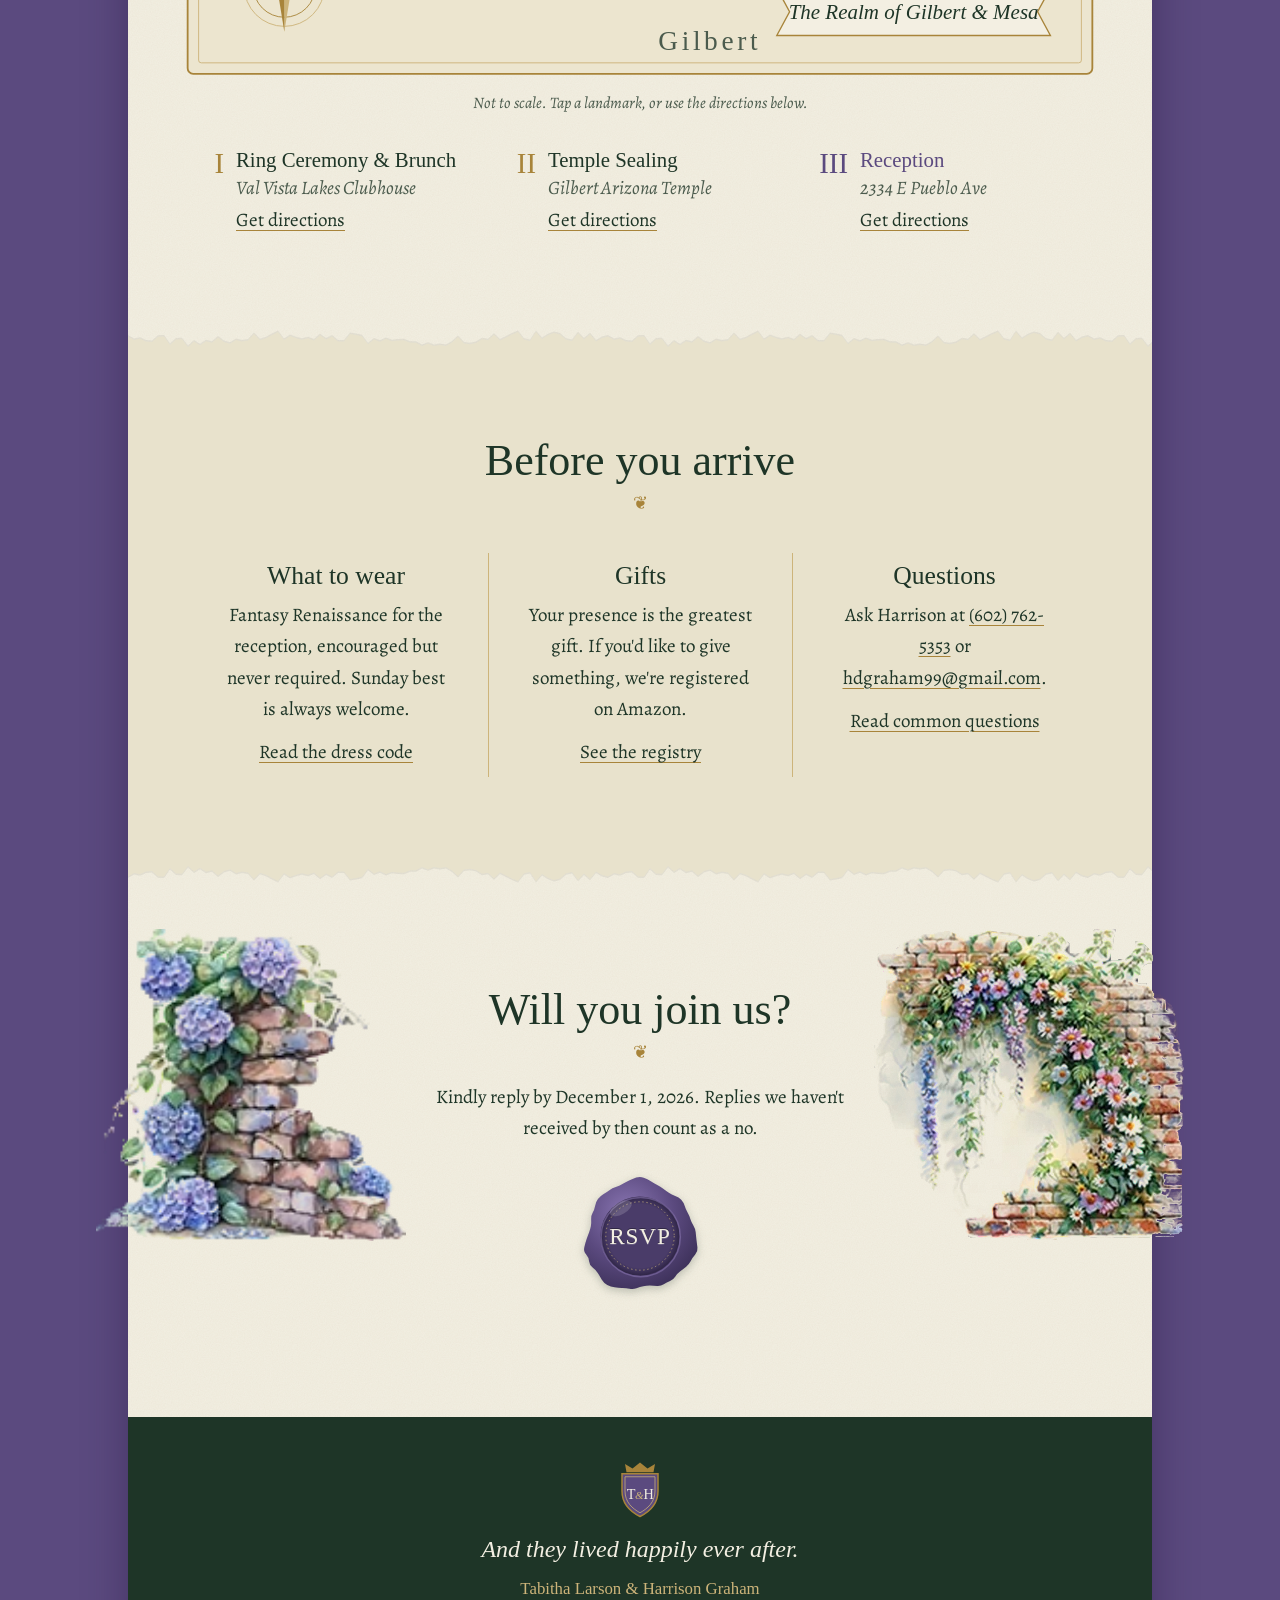
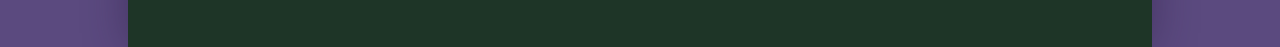
==== commit 2160fc46: "Highlight the reception, fill the book arrows, and add the Utah open house Book arrows are filled la" ====
--- a/index.html
+++ b/index.html
@@ -90,6 +90,9 @@
             <img class="chapters__photo" src="images/couple-embrace.webp" alt="Tabitha and Harrison hugging and smiling" width="900" height="1350" loading="lazy" />
           </div>
         </div>
+        <aside class="open-house" data-wc-open-house aria-label="Utah open house">
+          <!-- Rendered from WEDDING.openHouse by js/apply-wedding-config.js -->
+        </aside>
       </div>
     </section>
 
@@ -198,7 +201,7 @@
               <path d="M436 154 V136 L452 141 L436 146" fill="#a693c9" stroke="#1e3527" stroke-width="1.5" />
               <circle cx="476" cy="168" r="15" fill="#a8843a" />
               <text class="realm__num" x="476" y="174">III</text>
-              <text class="realm__label" x="404" y="236" text-anchor="middle">The Hall of Revels</text>
+              <text class="realm__label realm__label--primary" x="404" y="236" text-anchor="middle">The Hall of Revels</text>
               <text class="realm__sublabel" x="404" y="258" text-anchor="middle">(The Church of Jesus Christ</text>
               <text class="realm__sublabel" x="404" y="278" text-anchor="middle">of Latter-day Saints)</text>
             </g>
--- a/css/styles.css
+++ b/css/styles.css
@@ -559,9 +559,11 @@
   padding: 0;
   border: 1px solid var(--gilt);
   border-radius: 50%;
-  background: var(--vellum);
-  color: var(--ink);
+  background: var(--lavender-ink);
+  color: var(--vellum);
+  box-shadow: 0 2px 6px rgb(40 24 64 / 0.3);
   cursor: pointer;
+  transition: background-color 150ms, color 150ms;
 }
 
 .book__turn svg {
@@ -582,9 +584,10 @@
   right: -4.5rem;
 }
 
+/* Hover inverts the arrow: white face, lavender arrow. */
 .book__turn:hover:not(:disabled) {
-  background: var(--ink);
-  color: var(--vellum);
+  background: #fff;
+  color: var(--lavender-ink);
 }
 
 .book__turn:focus-visible {
@@ -916,6 +919,55 @@
   font-style: normal;
 }
 
+/* The reception, the event most guests attend, is set in lavender on a soft wash. */
+.chapter--primary {
+  margin-left: -1rem;
+  padding: 1.25rem 1rem;
+  border-left: 3px solid var(--lavender);
+  border-radius: 0 12px 12px 0;
+  background: rgb(166 147 201 / 0.22);
+}
+
+.chapter--primary .chapter__num,
+.chapter--primary .chapter__name,
+.chapter--primary .chapter__time {
+  color: var(--lavender-ink);
+}
+
+/* The Utah open house, a separate day, sits under the schedule in its own frame. */
+.open-house {
+  max-width: 36rem;
+  margin: 3rem auto 0;
+  padding: 1.5rem 1.75rem;
+  border: 1px solid var(--gilt);
+  border-radius: 12px;
+  outline: 1px solid var(--gilt-soft);
+  outline-offset: -6px;
+  text-align: center;
+}
+
+.open-house__name {
+  margin: 0 0 0.25rem;
+  color: var(--lavender-ink);
+  font-family: var(--font-display);
+  font-weight: 400;
+  font-size: clamp(1.6rem, 3.5vw, 2rem);
+  line-height: 1.15;
+}
+
+.open-house .chapter__when {
+  justify-content: center;
+}
+
+.open-house__note {
+  margin: 0.6rem auto;
+  max-width: var(--measure);
+}
+
+.open-house .chapter__venue {
+  margin-bottom: 0.5rem;
+}
+
 .chapter__venue strong {
   font-weight: 500;
 }
@@ -1008,6 +1060,11 @@
   font-size: 22px;
 }
 
+.realm__label--primary {
+  fill: var(--lavender-ink);
+  font-size: 26px;
+}
+
 .realm__sublabel {
   fill: var(--ink-soft);
   font-family: var(--font-display);
@@ -1092,6 +1149,11 @@
 .realm__stop-venue {
   color: var(--ink-soft);
   font-style: italic;
+}
+
+.realm__stop--primary .realm__stop-num,
+.realm__stop--primary .realm__stop-name {
+  color: var(--lavender-ink);
 }
 
 .provisions__grid {
@@ -1640,7 +1702,6 @@
     width: 2.5rem;
     height: 2.5rem;
     margin-top: -1.25rem;
-    background: rgb(243 239 226 / 0.9);
   }
 
   .book__turn--prev {
@@ -1657,7 +1718,8 @@
   }
 
   .decal--dragon {
-    right: 0.25rem;
+    top: -1.25rem;
+    right: -0.25rem;
   }
 
   .provisions__grid {
@@ -1683,21 +1745,18 @@
     font-size: 2rem;
   }
 
-  /* On phones the decals sit above the heading instead of beside it. */
-  .finale {
-    padding-top: 9rem;
-  }
-
-  .decal--arch {
-    right: -0.5rem;
-    top: -7.5rem;
-    width: 110px;
-  }
-
+  /* Phones have no room beside the heading for the ruins, and above it they crowd the
+   * text, so the heading's own fleuron is the only ornament here. */
+  .decal--arch,
   .decal--brick {
-    left: -0.5rem;
-    top: -7.5rem;
-    width: 110px;
+    display: none;
+  }
+
+  /* Keeps the hydrangea off the status line under the book. */
+  .decal--hydrangea {
+    bottom: -0.75rem;
+    left: -1rem;
+    width: 125px;
   }
 
   .page .decal--ivy,
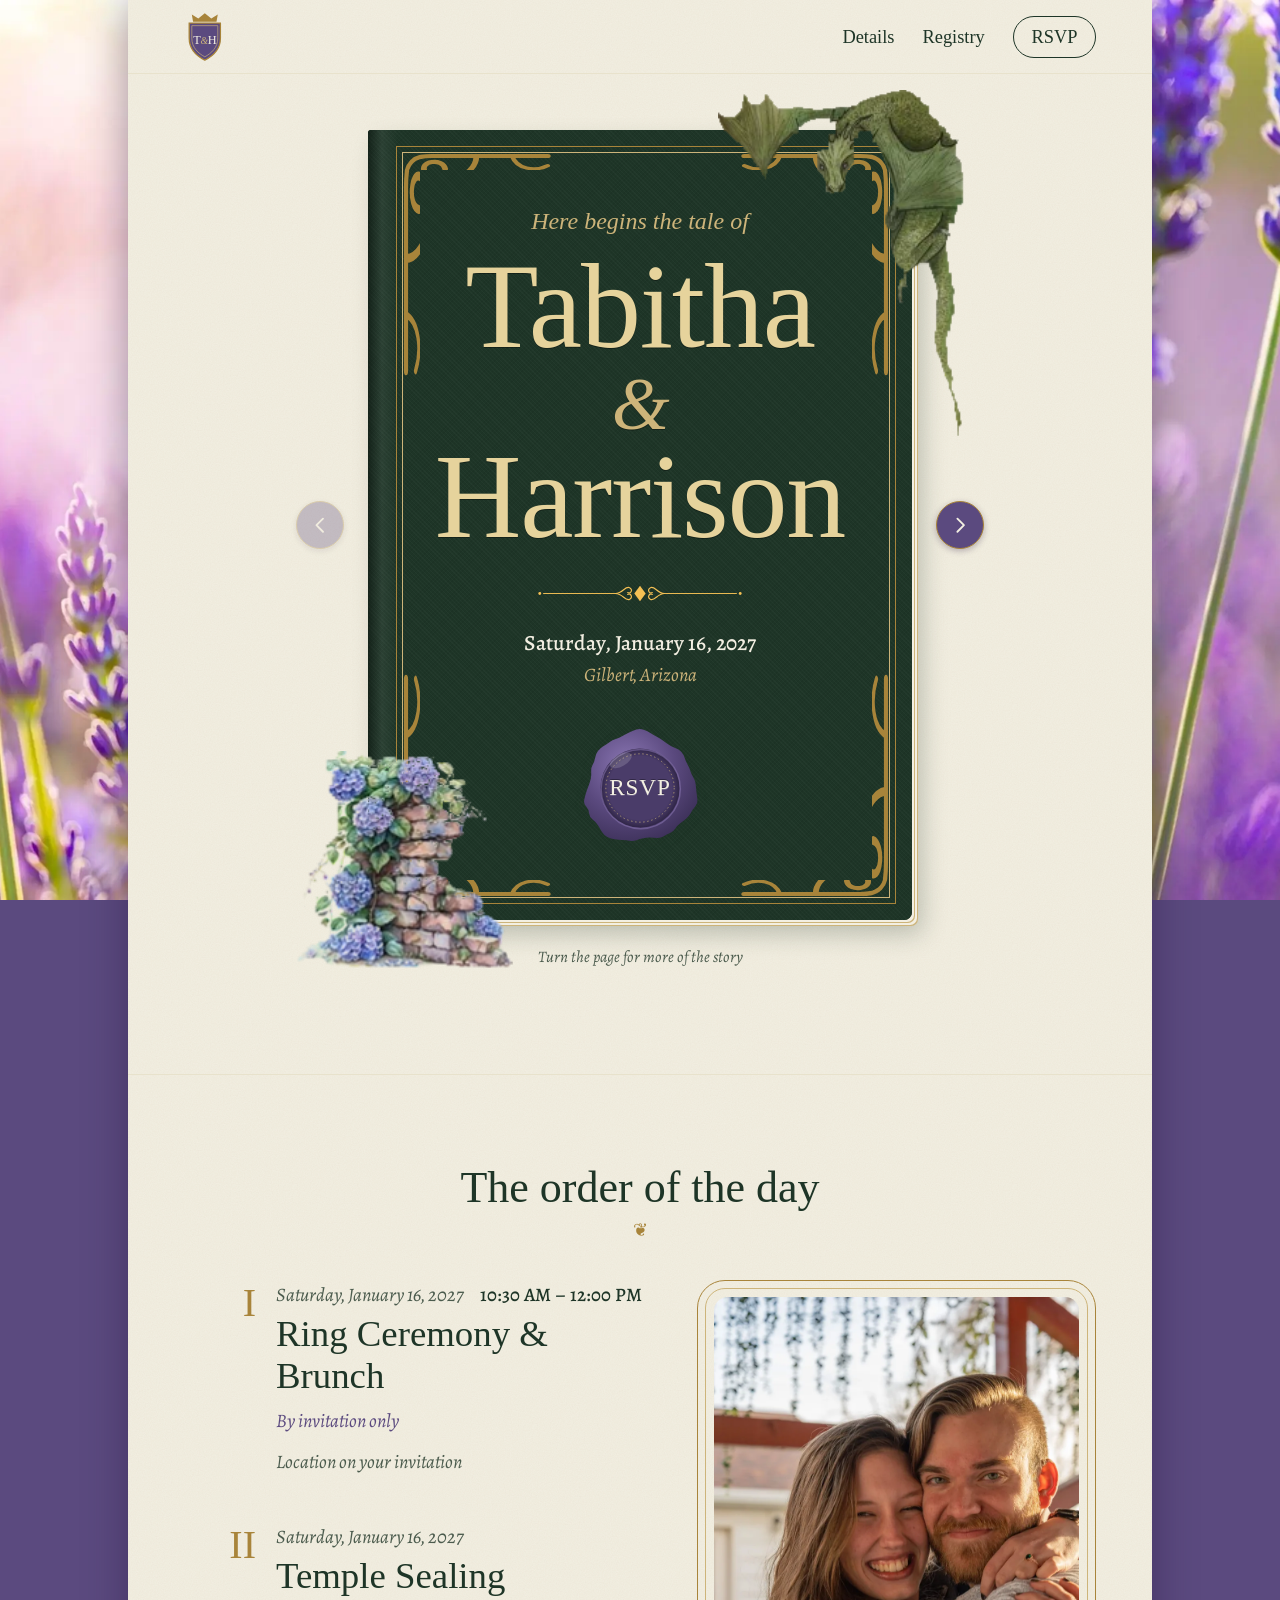
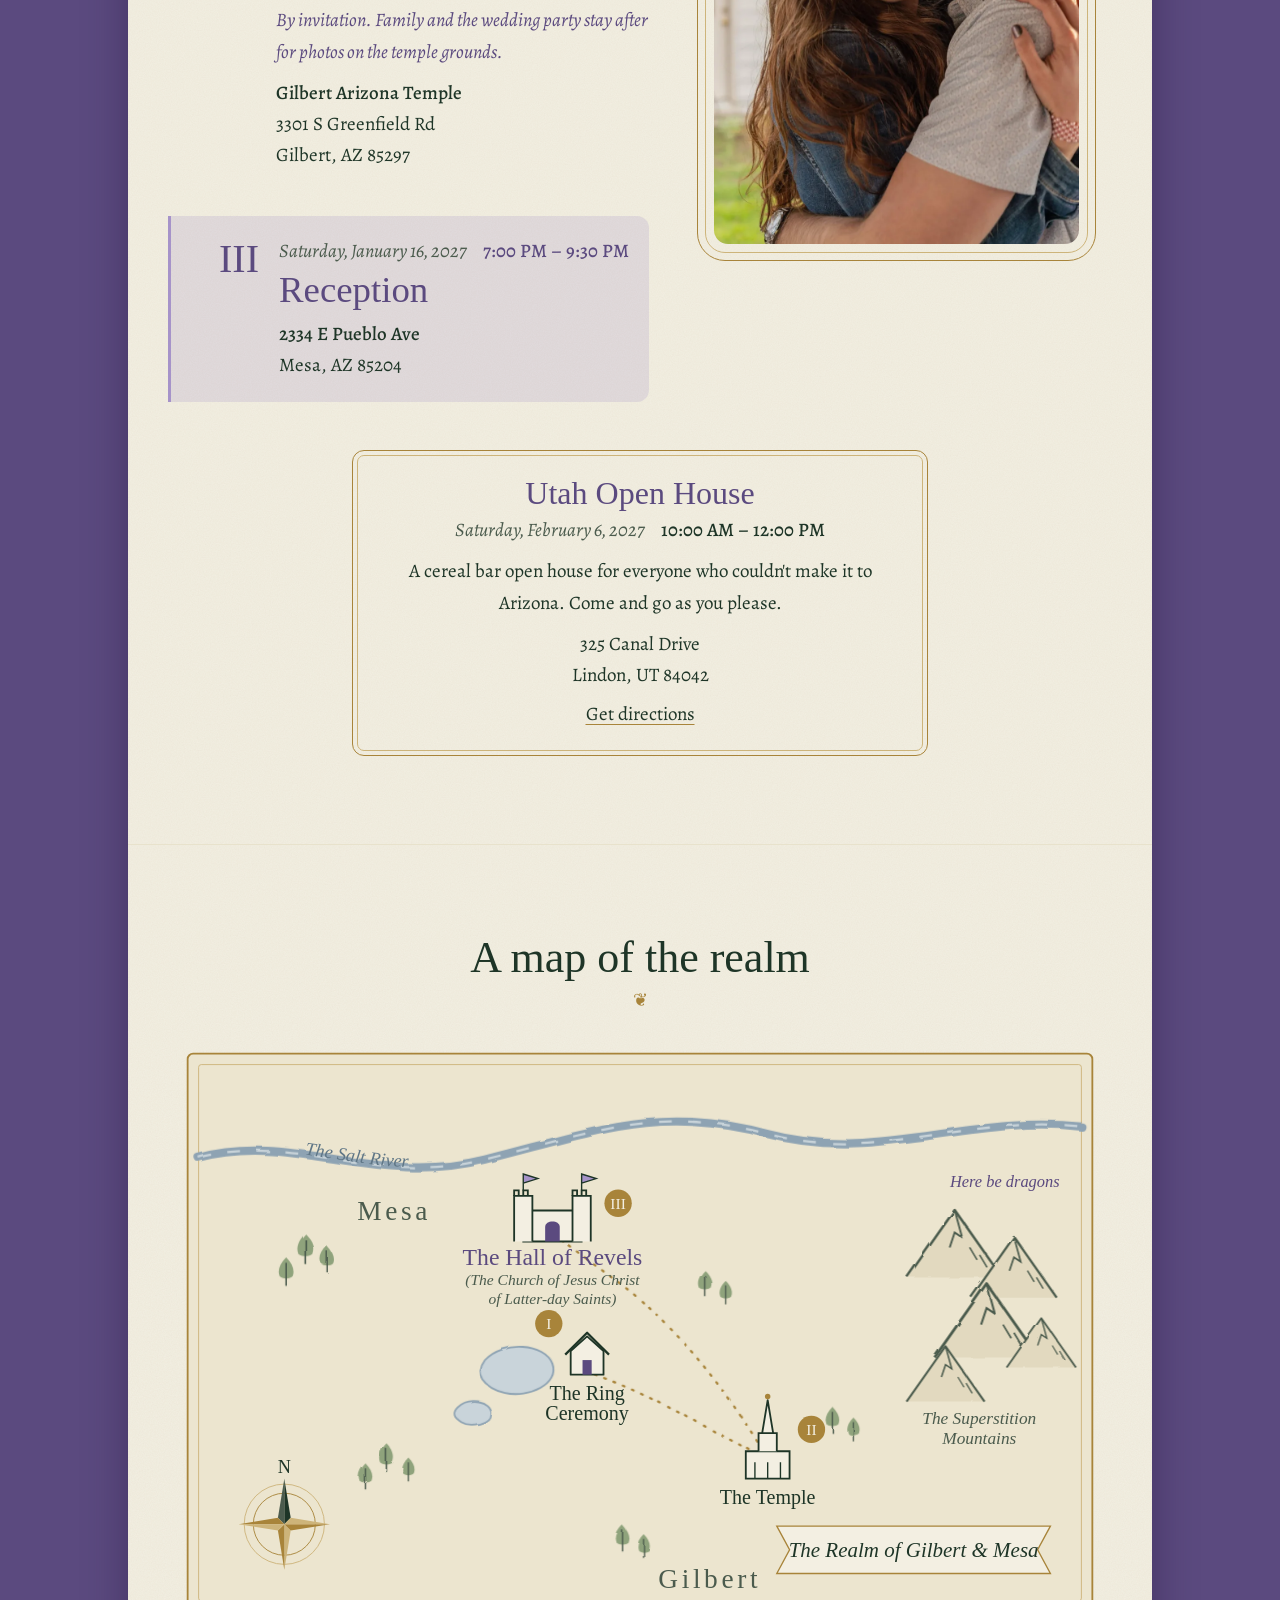
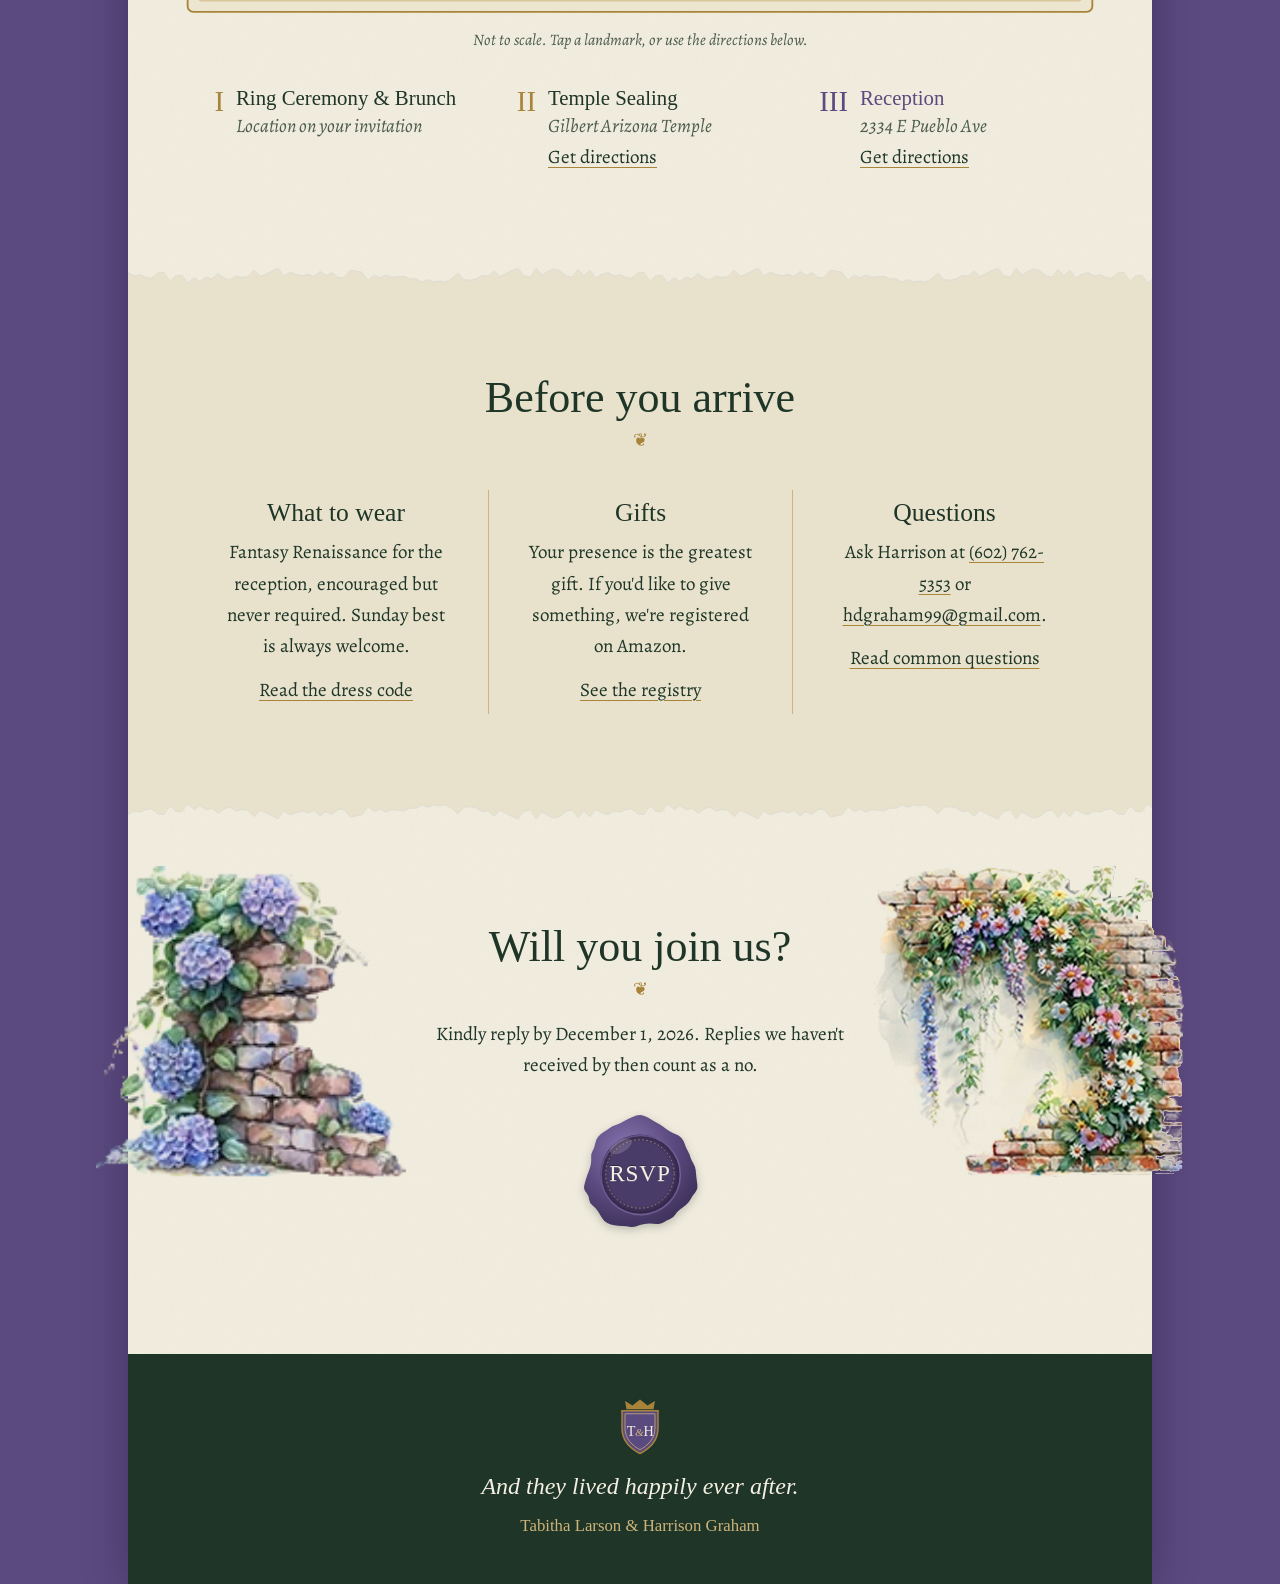
==== commit 43f095ef: "Hide the ring ceremony location, which is on the invitation The ring ceremony is invite-only, so the" ====
--- a/index.html
+++ b/index.html
@@ -147,7 +147,7 @@
             <use href="#realm-tree" x="470" y="520" width="22" height="31" />
             <use href="#realm-tree" x="494" y="530" width="20" height="28" />
 
-            <!-- The lakes beside the clubhouse -->
+            <!-- Two lakes beside the first landmark -->
             <path d="M330 340 C350 318 396 322 404 344 C412 366 378 382 352 376 C330 371 318 356 330 340 Z" fill="#c9d4da" stroke="#8ea3b3" stroke-width="2" />
             <path d="M300 392 C312 380 336 384 336 398 C336 410 314 414 304 408 C296 403 294 398 300 392 Z" fill="#c9d4da" stroke="#8ea3b3" stroke-width="2" />
 
@@ -163,7 +163,7 @@
           <text class="realm__note" x="872" y="432" text-anchor="middle">Mountains</text>
           <text class="realm__dragons" x="900" y="150" text-anchor="middle">Here be dragons</text>
 
-          <!-- I. The clubhouse by the lakes -->
+          <!-- I. The ring ceremony. Invite-only, so it gets no link and no venue name. -->
           <a data-wc-map-link="ring-ceremony" target="_blank" rel="noopener noreferrer">
             <g class="realm__place">
               <path d="M424 356 V330 L442 314 L460 330 V356 Z" fill="#f3efe2" stroke="#1e3527" stroke-width="2" stroke-linejoin="round" />
@@ -171,8 +171,8 @@
               <rect x="437" y="340" width="10" height="16" fill="#5b4a7f" />
               <circle cx="400" cy="300" r="15" fill="#a8843a" />
               <text class="realm__num" x="400" y="306">I</text>
-              <text class="realm__label" x="442" y="384" text-anchor="middle">The Clubhouse</text>
-              <text class="realm__label" x="442" y="406" text-anchor="middle">by the Lakes</text>
+              <text class="realm__label" x="442" y="384" text-anchor="middle">The Ring</text>
+              <text class="realm__label" x="442" y="406" text-anchor="middle">Ceremony</text>
             </g>
           </a>
 
--- a/css/styles.css
+++ b/css/styles.css
@@ -1094,12 +1094,13 @@
   text-anchor: middle;
 }
 
-.realm__place {
+/* Only landmarks with an address get a link; the invite-only ones stay plain. */
+.realm__map a[href] .realm__place {
   cursor: pointer;
 }
 
-.realm__map a:hover .realm__label,
-.realm__map a:focus-visible .realm__label {
+.realm__map a[href]:hover .realm__label,
+.realm__map a[href]:focus-visible .realm__label {
   fill: var(--lavender-ink);
   text-decoration: underline;
 }
